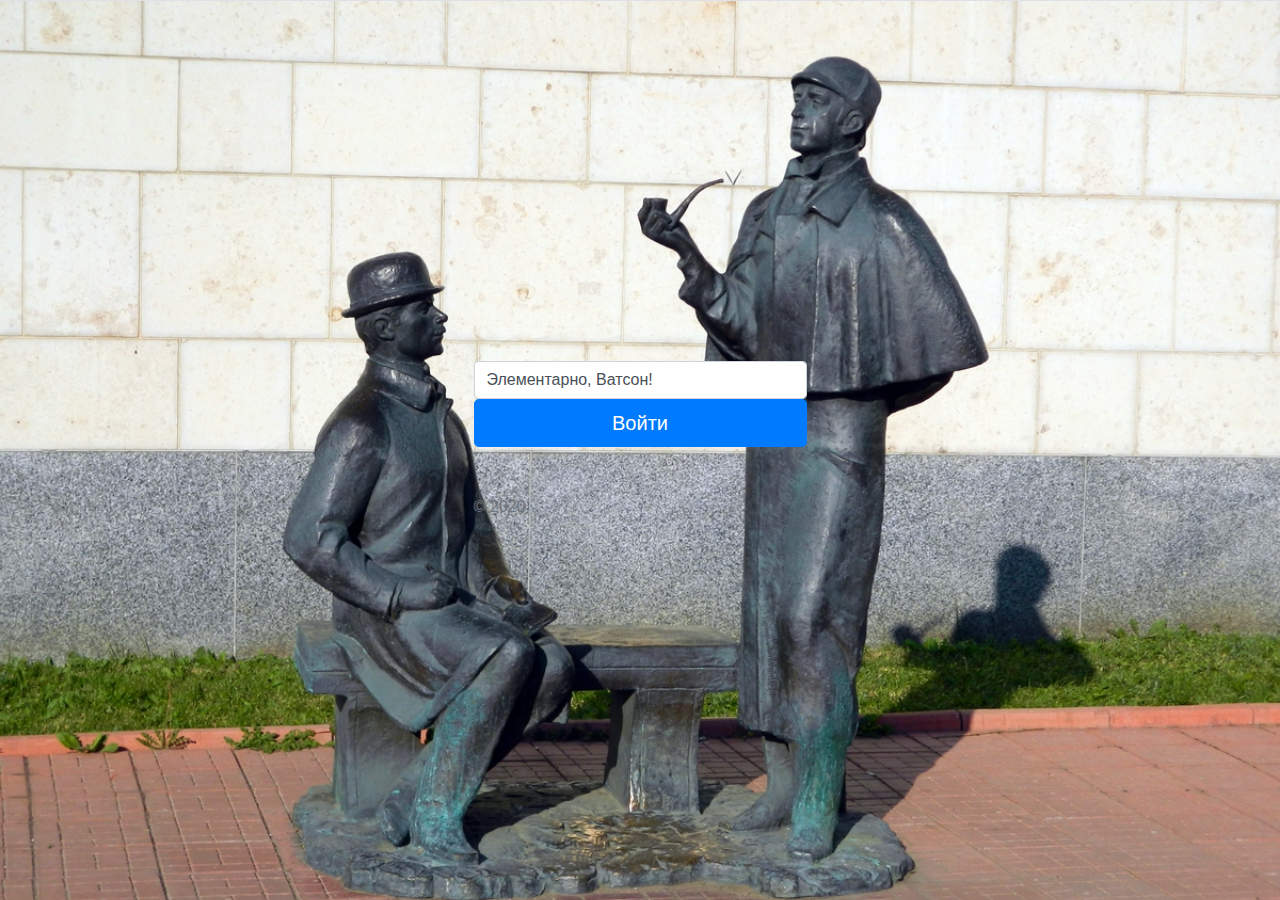
==== index.html @ e8a1062d "Auto-generated commit" ====
<!doctype html>
<html lang="en">
<head>
  <meta charset="utf-8">
  <title>StTwins</title>
  <base href="https://d34270151.github.io/StTwins">  <meta name="viewport" content="width=device-width, initial-scale=1">
  <link rel="icon" type="image/x-icon" href="favicon.ico">
<link rel="stylesheet" href="styles.0ce6648f774237e784e2.css"></head>
<body style="overflow: hidden">
  <app-root></app-root>
<script src="runtime-es2015.c9afb3256f2870e161de.js" type="module"></script><script src="runtime-es5.c9afb3256f2870e161de.js" nomodule defer></script><script src="polyfills-es5.40d363cefef9094149a6.js" nomodule defer></script><script src="polyfills-es2015.e85c3f5c6edf42a26377.js" type="module"></script><script src="scripts.e8090da0c1b5cfcab2a0.js" defer></script><script src="main-es2015.19487703f0b60451dd03.js" type="module"></script><script src="main-es5.19487703f0b60451dd03.js" nomodule defer></script></body>
</html>
---- styles.0ce6648f774237e784e2.css ----
body,html,iframe{height:100%;width:100%;margin:0}.form-signin{margin-top:40vh;min-width:30%;max-width:300px;margin-left:auto;margin-right:auto}

/*!
 * Bootstrap v4.4.1 (https://getbootstrap.com/)
 * Copyright 2011-2019 The Bootstrap Authors
 * Copyright 2011-2019 Twitter, Inc.
 * Licensed under MIT (https://github.com/twbs/bootstrap/blob/master/LICENSE)
 */:root{--blue:#007bff;--indigo:#6610f2;--purple:#6f42c1;--pink:#e83e8c;--red:#dc3545;--orange:#fd7e14;--yellow:#ffc107;--green:#28a745;--teal:#20c997;--cyan:#17a2b8;--white:#fff;--gray:#6c757d;--gray-dark:#343a40;--primary:#007bff;--secondary:#6c757d;--success:#28a745;--info:#17a2b8;--warning:#ffc107;--danger:#dc3545;--light:#f8f9fa;--dark:#343a40;--breakpoint-xs:0;--breakpoint-sm:576px;--breakpoint-md:768px;--breakpoint-lg:992px;--breakpoint-xl:1200px;--font-family-sans-serif:-apple-system,BlinkMacSystemFont,"Segoe UI",Roboto,"Helvetica Neue",Arial,"Noto Sans",sans-serif,"Apple Color Emoji","Segoe UI Emoji","Segoe UI Symbol","Noto Color Emoji";--font-family-monospace:SFMono-Regular,Menlo,Monaco,Consolas,"Liberation Mono","Courier New",monospace}*,:after,:before{box-sizing:border-box}html{font-family:sans-serif;line-height:1.15;-webkit-text-size-adjust:100%;-webkit-tap-highlight-color:transparent}article,aside,figcaption,figure,footer,header,hgroup,main,nav,section{display:block}body{margin:0;font-family:-apple-system,BlinkMacSystemFont,Segoe UI,Roboto,Helvetica Neue,Arial,Noto Sans,sans-serif,Apple Color Emoji,Segoe UI Emoji,Segoe UI Symbol,Noto Color Emoji;font-size:1rem;font-weight:400;line-height:1.5;color:#212529;text-align:left;background-color:#fff}[tabindex="-1"]:focus:not(:focus-visible){outline:0!important}hr{box-sizing:content-box;height:0;overflow:visible}h1,h2,h3,h4,h5,h6{margin-top:0;margin-bottom:.5rem}p{margin-top:0;margin-bottom:1rem}abbr[data-original-title],abbr[title]{text-decoration:underline;-webkit-text-decoration:underline dotted;text-decoration:underline dotted;cursor:help;border-bottom:0;-webkit-text-decoration-skip-ink:none;text-decoration-skip-ink:none}address{font-style:normal;line-height:inherit}address,dl,ol,ul{margin-bottom:1rem}dl,ol,ul{margin-top:0}ol ol,ol ul,ul ol,ul ul{margin-bottom:0}dt{font-weight:700}dd{margin-bottom:.5rem;margin-left:0}blockquote{margin:0 0 1rem}b,strong{font-weight:bolder}small{font-size:80%}sub,sup{position:relative;font-size:75%;line-height:0;vertical-align:baseline}sub{bottom:-.25em}sup{top:-.5em}a{color:#007bff;text-decoration:none;background-color:transparent}a:hover{color:#0056b3;text-decoration:underline}a:not([href]),a:not([href]):hover{color:inherit;text-decoration:none}code,kbd,pre,samp{font-family:SFMono-Regular,Menlo,Monaco,Consolas,Liberation Mono,Courier New,monospace;font-size:1em}pre{margin-top:0;margin-bottom:1rem;overflow:auto}figure{margin:0 0 1rem}img{border-style:none}img,svg{vertical-align:middle}svg{overflow:hidden}table{border-collapse:collapse}caption{padding-top:.75rem;padding-bottom:.75rem;color:#6c757d;text-align:left;caption-side:bottom}th{text-align:inherit}label{display:inline-block;margin-bottom:.5rem}button{border-radius:0}button:focus{outline:1px dotted;outline:5px auto -webkit-focus-ring-color}button,input,optgroup,select,textarea{margin:0;font-family:inherit;font-size:inherit;line-height:inherit}button,input{overflow:visible}button,select{text-transform:none}select{word-wrap:normal}[type=button],[type=reset],[type=submit],button{-webkit-appearance:button}[type=button]:not(:disabled),[type=reset]:not(:disabled),[type=submit]:not(:disabled),button:not(:disabled){cursor:pointer}[type=button]::-moz-focus-inner,[type=reset]::-moz-focus-inner,[type=submit]::-moz-focus-inner,button::-moz-focus-inner{padding:0;border-style:none}input[type=checkbox],input[type=radio]{box-sizing:border-box;padding:0}input[type=date],input[type=datetime-local],input[type=month],input[type=time]{-webkit-appearance:listbox}textarea{overflow:auto;resize:vertical}fieldset{min-width:0;padding:0;margin:0;border:0}legend{display:block;width:100%;max-width:100%;padding:0;margin-bottom:.5rem;font-size:1.5rem;line-height:inherit;color:inherit;white-space:normal}progress{vertical-align:baseline}[type=number]::-webkit-inner-spin-button,[type=number]::-webkit-outer-spin-button{height:auto}[type=search]{outline-offset:-2px;-webkit-appearance:none}[type=search]::-webkit-search-decoration{-webkit-appearance:none}::-webkit-file-upload-button{font:inherit;-webkit-appearance:button}output{display:inline-block}summary{display:list-item;cursor:pointer}template{display:none}[hidden]{display:none!important}.h1,.h2,.h3,.h4,.h5,.h6,h1,h2,h3,h4,h5,h6{margin-bottom:.5rem;font-weight:500;line-height:1.2}.h1,h1{font-size:2.5rem}.h2,h2{font-size:2rem}.h3,h3{font-size:1.75rem}.h4,h4{font-size:1.5rem}.h5,h5{font-size:1.25rem}.h6,h6{font-size:1rem}.lead{font-size:1.25rem;font-weight:300}.display-1{font-size:6rem}.display-1,.display-2{font-weight:300;line-height:1.2}.display-2{font-size:5.5rem}.display-3{font-size:4.5rem}.display-3,.display-4{font-weight:300;line-height:1.2}.display-4{font-size:3.5rem}hr{margin-top:1rem;margin-bottom:1rem;border:0;border-top:1px solid rgba(0,0,0,.1)}.small,small{font-size:80%;font-weight:400}.mark,mark{padding:.2em;background-color:#fcf8e3}.list-inline,.list-unstyled{padding-left:0;list-style:none}.list-inline-item{display:inline-block}.list-inline-item:not(:last-child){margin-right:.5rem}.initialism{font-size:90%;text-transform:uppercase}.blockquote{margin-bottom:1rem;font-size:1.25rem}.blockquote-footer{display:block;font-size:80%;color:#6c757d}.blockquote-footer:before{content:"\2014\00A0"}.img-fluid,.img-thumbnail{max-width:100%;height:auto}.img-thumbnail{padding:.25rem;background-color:#fff;border:1px solid #dee2e6;border-radius:.25rem}.figure{display:inline-block}.figure-img{margin-bottom:.5rem;line-height:1}.figure-caption{font-size:90%;color:#6c757d}code{font-size:87.5%;color:#e83e8c;word-wrap:break-word}a>code{color:inherit}kbd{padding:.2rem .4rem;font-size:87.5%;color:#fff;background-color:#212529;border-radius:.2rem}kbd kbd{padding:0;font-size:100%;font-weight:700}pre{display:block;font-size:87.5%;color:#212529}pre code{font-size:inherit;color:inherit;word-break:normal}.pre-scrollable{max-height:340px;overflow-y:scroll}.container{width:100%;padding-right:15px;padding-left:15px;margin-right:auto;margin-left:auto}@media (min-width:576px){.container{max-width:540px}}@media (min-width:768px){.container{max-width:720px}}@media (min-width:992px){.container{max-width:960px}}@media (min-width:1200px){.container{max-width:1140px}}.container-fluid,.container-lg,.container-md,.container-sm,.container-xl{width:100%;padding-right:15px;padding-left:15px;margin-right:auto;margin-left:auto}@media (min-width:576px){.container,.container-sm{max-width:540px}}@media (min-width:768px){.container,.container-md,.container-sm{max-width:720px}}@media (min-width:992px){.container,.container-lg,.container-md,.container-sm{max-width:960px}}@media (min-width:1200px){.container,.container-lg,.container-md,.container-sm,.container-xl{max-width:1140px}}.row{display:flex;flex-wrap:wrap;margin-right:-15px;margin-left:-15px}.no-gutters{margin-right:0;margin-left:0}.no-gutters>.col,.no-gutters>[class*=col-]{padding-right:0;padding-left:0}.col,.col-1,.col-2,.col-3,.col-4,.col-5,.col-6,.col-7,.col-8,.col-9,.col-10,.col-11,.col-12,.col-auto,.col-lg,.col-lg-1,.col-lg-2,.col-lg-3,.col-lg-4,.col-lg-5,.col-lg-6,.col-lg-7,.col-lg-8,.col-lg-9,.col-lg-10,.col-lg-11,.col-lg-12,.col-lg-auto,.col-md,.col-md-1,.col-md-2,.col-md-3,.col-md-4,.col-md-5,.col-md-6,.col-md-7,.col-md-8,.col-md-9,.col-md-10,.col-md-11,.col-md-12,.col-md-auto,.col-sm,.col-sm-1,.col-sm-2,.col-sm-3,.col-sm-4,.col-sm-5,.col-sm-6,.col-sm-7,.col-sm-8,.col-sm-9,.col-sm-10,.col-sm-11,.col-sm-12,.col-sm-auto,.col-xl,.col-xl-1,.col-xl-2,.col-xl-3,.col-xl-4,.col-xl-5,.col-xl-6,.col-xl-7,.col-xl-8,.col-xl-9,.col-xl-10,.col-xl-11,.col-xl-12,.col-xl-auto{position:relative;width:100%;padding-right:15px;padding-left:15px}.col{flex-basis:0;flex-grow:1;max-width:100%}.row-cols-1>*{flex:0 0 100%;max-width:100%}.row-cols-2>*{flex:0 0 50%;max-width:50%}.row-cols-3>*{flex:0 0 33.333333%;max-width:33.333333%}.row-cols-4>*{flex:0 0 25%;max-width:25%}.row-cols-5>*{flex:0 0 20%;max-width:20%}.row-cols-6>*{flex:0 0 16.666667%;max-width:16.666667%}.col-auto{flex:0 0 auto;width:auto;max-width:100%}.col-1{flex:0 0 8.333333%;max-width:8.333333%}.col-2{flex:0 0 16.666667%;max-width:16.666667%}.col-3{flex:0 0 25%;max-width:25%}.col-4{flex:0 0 33.333333%;max-width:33.333333%}.col-5{flex:0 0 41.666667%;max-width:41.666667%}.col-6{flex:0 0 50%;max-width:50%}.col-7{flex:0 0 58.333333%;max-width:58.333333%}.col-8{flex:0 0 66.666667%;max-width:66.666667%}.col-9{flex:0 0 75%;max-width:75%}.col-10{flex:0 0 83.333333%;max-width:83.333333%}.col-11{flex:0 0 91.666667%;max-width:91.666667%}.col-12{flex:0 0 100%;max-width:100%}.order-first{order:-1}.order-last{order:13}.order-0{order:0}.order-1{order:1}.order-2{order:2}.order-3{order:3}.order-4{order:4}.order-5{order:5}.order-6{order:6}.order-7{order:7}.order-8{order:8}.order-9{order:9}.order-10{order:10}.order-11{order:11}.order-12{order:12}.offset-1{margin-left:8.333333%}.offset-2{margin-left:16.666667%}.offset-3{margin-left:25%}.offset-4{margin-left:33.333333%}.offset-5{margin-left:41.666667%}.offset-6{margin-left:50%}.offset-7{margin-left:58.333333%}.offset-8{margin-left:66.666667%}.offset-9{margin-left:75%}.offset-10{margin-left:83.333333%}.offset-11{margin-left:91.666667%}@media (min-width:576px){.col-sm{flex-basis:0;flex-grow:1;max-width:100%}.row-cols-sm-1>*{flex:0 0 100%;max-width:100%}.row-cols-sm-2>*{flex:0 0 50%;max-width:50%}.row-cols-sm-3>*{flex:0 0 33.333333%;max-width:33.333333%}.row-cols-sm-4>*{flex:0 0 25%;max-width:25%}.row-cols-sm-5>*{flex:0 0 20%;max-width:20%}.row-cols-sm-6>*{flex:0 0 16.666667%;max-width:16.666667%}.col-sm-auto{flex:0 0 auto;width:auto;max-width:100%}.col-sm-1{flex:0 0 8.333333%;max-width:8.333333%}.col-sm-2{flex:0 0 16.666667%;max-width:16.666667%}.col-sm-3{flex:0 0 25%;max-width:25%}.col-sm-4{flex:0 0 33.333333%;max-width:33.333333%}.col-sm-5{flex:0 0 41.666667%;max-width:41.666667%}.col-sm-6{flex:0 0 50%;max-width:50%}.col-sm-7{flex:0 0 58.333333%;max-width:58.333333%}.col-sm-8{flex:0 0 66.666667%;max-width:66.666667%}.col-sm-9{flex:0 0 75%;max-width:75%}.col-sm-10{flex:0 0 83.333333%;max-width:83.333333%}.col-sm-11{flex:0 0 91.666667%;max-width:91.666667%}.col-sm-12{flex:0 0 100%;max-width:100%}.order-sm-first{order:-1}.order-sm-last{order:13}.order-sm-0{order:0}.order-sm-1{order:1}.order-sm-2{order:2}.order-sm-3{order:3}.order-sm-4{order:4}.order-sm-5{order:5}.order-sm-6{order:6}.order-sm-7{order:7}.order-sm-8{order:8}.order-sm-9{order:9}.order-sm-10{order:10}.order-sm-11{order:11}.order-sm-12{order:12}.offset-sm-0{margin-left:0}.offset-sm-1{margin-left:8.333333%}.offset-sm-2{margin-left:16.666667%}.offset-sm-3{margin-left:25%}.offset-sm-4{margin-left:33.333333%}.offset-sm-5{margin-left:41.666667%}.offset-sm-6{margin-left:50%}.offset-sm-7{margin-left:58.333333%}.offset-sm-8{margin-left:66.666667%}.offset-sm-9{margin-left:75%}.offset-sm-10{margin-left:83.333333%}.offset-sm-11{margin-left:91.666667%}}@media (min-width:768px){.col-md{flex-basis:0;flex-grow:1;max-width:100%}.row-cols-md-1>*{flex:0 0 100%;max-width:100%}.row-cols-md-2>*{flex:0 0 50%;max-width:50%}.row-cols-md-3>*{flex:0 0 33.333333%;max-width:33.333333%}.row-cols-md-4>*{flex:0 0 25%;max-width:25%}.row-cols-md-5>*{flex:0 0 20%;max-width:20%}.row-cols-md-6>*{flex:0 0 16.666667%;max-width:16.666667%}.col-md-auto{flex:0 0 auto;width:auto;max-width:100%}.col-md-1{flex:0 0 8.333333%;max-width:8.333333%}.col-md-2{flex:0 0 16.666667%;max-width:16.666667%}.col-md-3{flex:0 0 25%;max-width:25%}.col-md-4{flex:0 0 33.333333%;max-width:33.333333%}.col-md-5{flex:0 0 41.666667%;max-width:41.666667%}.col-md-6{flex:0 0 50%;max-width:50%}.col-md-7{flex:0 0 58.333333%;max-width:58.333333%}.col-md-8{flex:0 0 66.666667%;max-width:66.666667%}.col-md-9{flex:0 0 75%;max-width:75%}.col-md-10{flex:0 0 83.333333%;max-width:83.333333%}.col-md-11{flex:0 0 91.666667%;max-width:91.666667%}.col-md-12{flex:0 0 100%;max-width:100%}.order-md-first{order:-1}.order-md-last{order:13}.order-md-0{order:0}.order-md-1{order:1}.order-md-2{order:2}.order-md-3{order:3}.order-md-4{order:4}.order-md-5{order:5}.order-md-6{order:6}.order-md-7{order:7}.order-md-8{order:8}.order-md-9{order:9}.order-md-10{order:10}.order-md-11{order:11}.order-md-12{order:12}.offset-md-0{margin-left:0}.offset-md-1{margin-left:8.333333%}.offset-md-2{margin-left:16.666667%}.offset-md-3{margin-left:25%}.offset-md-4{margin-left:33.333333%}.offset-md-5{margin-left:41.666667%}.offset-md-6{margin-left:50%}.offset-md-7{margin-left:58.333333%}.offset-md-8{margin-left:66.666667%}.offset-md-9{margin-left:75%}.offset-md-10{margin-left:83.333333%}.offset-md-11{margin-left:91.666667%}}@media (min-width:992px){.col-lg{flex-basis:0;flex-grow:1;max-width:100%}.row-cols-lg-1>*{flex:0 0 100%;max-width:100%}.row-cols-lg-2>*{flex:0 0 50%;max-width:50%}.row-cols-lg-3>*{flex:0 0 33.333333%;max-width:33.333333%}.row-cols-lg-4>*{flex:0 0 25%;max-width:25%}.row-cols-lg-5>*{flex:0 0 20%;max-width:20%}.row-cols-lg-6>*{flex:0 0 16.666667%;max-width:16.666667%}.col-lg-auto{flex:0 0 auto;width:auto;max-width:100%}.col-lg-1{flex:0 0 8.333333%;max-width:8.333333%}.col-lg-2{flex:0 0 16.666667%;max-width:16.666667%}.col-lg-3{flex:0 0 25%;max-width:25%}.col-lg-4{flex:0 0 33.333333%;max-width:33.333333%}.col-lg-5{flex:0 0 41.666667%;max-width:41.666667%}.col-lg-6{flex:0 0 50%;max-width:50%}.col-lg-7{flex:0 0 58.333333%;max-width:58.333333%}.col-lg-8{flex:0 0 66.666667%;max-width:66.666667%}.col-lg-9{flex:0 0 75%;max-width:75%}.col-lg-10{flex:0 0 83.333333%;max-width:83.333333%}.col-lg-11{flex:0 0 91.666667%;max-width:91.666667%}.col-lg-12{flex:0 0 100%;max-width:100%}.order-lg-first{order:-1}.order-lg-last{order:13}.order-lg-0{order:0}.order-lg-1{order:1}.order-lg-2{order:2}.order-lg-3{order:3}.order-lg-4{order:4}.order-lg-5{order:5}.order-lg-6{order:6}.order-lg-7{order:7}.order-lg-8{order:8}.order-lg-9{order:9}.order-lg-10{order:10}.order-lg-11{order:11}.order-lg-12{order:12}.offset-lg-0{margin-left:0}.offset-lg-1{margin-left:8.333333%}.offset-lg-2{margin-left:16.666667%}.offset-lg-3{margin-left:25%}.offset-lg-4{margin-left:33.333333%}.offset-lg-5{margin-left:41.666667%}.offset-lg-6{margin-left:50%}.offset-lg-7{margin-left:58.333333%}.offset-lg-8{margin-left:66.666667%}.offset-lg-9{margin-left:75%}.offset-lg-10{margin-left:83.333333%}.offset-lg-11{margin-left:91.666667%}}@media (min-width:1200px){.col-xl{flex-basis:0;flex-grow:1;max-width:100%}.row-cols-xl-1>*{flex:0 0 100%;max-width:100%}.row-cols-xl-2>*{flex:0 0 50%;max-width:50%}.row-cols-xl-3>*{flex:0 0 33.333333%;max-width:33.333333%}.row-cols-xl-4>*{flex:0 0 25%;max-width:25%}.row-cols-xl-5>*{flex:0 0 20%;max-width:20%}.row-cols-xl-6>*{flex:0 0 16.666667%;max-width:16.666667%}.col-xl-auto{flex:0 0 auto;width:auto;max-width:100%}.col-xl-1{flex:0 0 8.333333%;max-width:8.333333%}.col-xl-2{flex:0 0 16.666667%;max-width:16.666667%}.col-xl-3{flex:0 0 25%;max-width:25%}.col-xl-4{flex:0 0 33.333333%;max-width:33.333333%}.col-xl-5{flex:0 0 41.666667%;max-width:41.666667%}.col-xl-6{flex:0 0 50%;max-width:50%}.col-xl-7{flex:0 0 58.333333%;max-width:58.333333%}.col-xl-8{flex:0 0 66.666667%;max-width:66.666667%}.col-xl-9{flex:0 0 75%;max-width:75%}.col-xl-10{flex:0 0 83.333333%;max-width:83.333333%}.col-xl-11{flex:0 0 91.666667%;max-width:91.666667%}.col-xl-12{flex:0 0 100%;max-width:100%}.order-xl-first{order:-1}.order-xl-last{order:13}.order-xl-0{order:0}.order-xl-1{order:1}.order-xl-2{order:2}.order-xl-3{order:3}.order-xl-4{order:4}.order-xl-5{order:5}.order-xl-6{order:6}.order-xl-7{order:7}.order-xl-8{order:8}.order-xl-9{order:9}.order-xl-10{order:10}.order-xl-11{order:11}.order-xl-12{order:12}.offset-xl-0{margin-left:0}.offset-xl-1{margin-left:8.333333%}.offset-xl-2{margin-left:16.666667%}.offset-xl-3{margin-left:25%}.offset-xl-4{margin-left:33.333333%}.offset-xl-5{margin-left:41.666667%}.offset-xl-6{margin-left:50%}.offset-xl-7{margin-left:58.333333%}.offset-xl-8{margin-left:66.666667%}.offset-xl-9{margin-left:75%}.offset-xl-10{margin-left:83.333333%}.offset-xl-11{margin-left:91.666667%}}.table{width:100%;margin-bottom:1rem;color:#212529}.table td,.table th{padding:.75rem;vertical-align:top;border-top:1px solid #dee2e6}.table thead th{vertical-align:bottom;border-bottom:2px solid #dee2e6}.table tbody+tbody{border-top:2px solid #dee2e6}.table-sm td,.table-sm th{padding:.3rem}.table-bordered,.table-bordered td,.table-bordered th{border:1px solid #dee2e6}.table-bordered thead td,.table-bordered thead th{border-bottom-width:2px}.table-borderless tbody+tbody,.table-borderless td,.table-borderless th,.table-borderless thead th{border:0}.table-striped tbody tr:nth-of-type(odd){background-color:rgba(0,0,0,.05)}.table-hover tbody tr:hover{color:#212529;background-color:rgba(0,0,0,.075)}.table-primary,.table-primary>td,.table-primary>th{background-color:#b8daff}.table-primary tbody+tbody,.table-primary td,.table-primary th,.table-primary thead th{border-color:#7abaff}.table-hover .table-primary:hover,.table-hover .table-primary:hover>td,.table-hover .table-primary:hover>th{background-color:#9fcdff}.table-secondary,.table-secondary>td,.table-secondary>th{background-color:#d6d8db}.table-secondary tbody+tbody,.table-secondary td,.table-secondary th,.table-secondary thead th{border-color:#b3b7bb}.table-hover .table-secondary:hover,.table-hover .table-secondary:hover>td,.table-hover .table-secondary:hover>th{background-color:#c8cbcf}.table-success,.table-success>td,.table-success>th{background-color:#c3e6cb}.table-success tbody+tbody,.table-success td,.table-success th,.table-success thead th{border-color:#8fd19e}.table-hover .table-success:hover,.table-hover .table-success:hover>td,.table-hover .table-success:hover>th{background-color:#b1dfbb}.table-info,.table-info>td,.table-info>th{background-color:#bee5eb}.table-info tbody+tbody,.table-info td,.table-info th,.table-info thead th{border-color:#86cfda}.table-hover .table-info:hover,.table-hover .table-info:hover>td,.table-hover .table-info:hover>th{background-color:#abdde5}.table-warning,.table-warning>td,.table-warning>th{background-color:#ffeeba}.table-warning tbody+tbody,.table-warning td,.table-warning th,.table-warning thead th{border-color:#ffdf7e}.table-hover .table-warning:hover,.table-hover .table-warning:hover>td,.table-hover .table-warning:hover>th{background-color:#ffe8a1}.table-danger,.table-danger>td,.table-danger>th{background-color:#f5c6cb}.table-danger tbody+tbody,.table-danger td,.table-danger th,.table-danger thead th{border-color:#ed969e}.table-hover .table-danger:hover,.table-hover .table-danger:hover>td,.table-hover .table-danger:hover>th{background-color:#f1b0b7}.table-light,.table-light>td,.table-light>th{background-color:#fdfdfe}.table-light tbody+tbody,.table-light td,.table-light th,.table-light thead th{border-color:#fbfcfc}.table-hover .table-light:hover,.table-hover .table-light:hover>td,.table-hover .table-light:hover>th{background-color:#ececf6}.table-dark,.table-dark>td,.table-dark>th{background-color:#c6c8ca}.table-dark tbody+tbody,.table-dark td,.table-dark th,.table-dark thead th{border-color:#95999c}.table-hover .table-dark:hover,.table-hover .table-dark:hover>td,.table-hover .table-dark:hover>th{background-color:#b9bbbe}.table-active,.table-active>td,.table-active>th,.table-hover .table-active:hover,.table-hover .table-active:hover>td,.table-hover .table-active:hover>th{background-color:rgba(0,0,0,.075)}.table .thead-dark th{color:#fff;background-color:#343a40;border-color:#454d55}.table .thead-light th{color:#495057;background-color:#e9ecef;border-color:#dee2e6}.table-dark{color:#fff;background-color:#343a40}.table-dark td,.table-dark th,.table-dark thead th{border-color:#454d55}.table-dark.table-bordered{border:0}.table-dark.table-striped tbody tr:nth-of-type(odd){background-color:hsla(0,0%,100%,.05)}.table-dark.table-hover tbody tr:hover{color:#fff;background-color:hsla(0,0%,100%,.075)}@media (max-width:575.98px){.table-responsive-sm{display:block;width:100%;overflow-x:auto;-webkit-overflow-scrolling:touch}.table-responsive-sm>.table-bordered{border:0}}@media (max-width:767.98px){.table-responsive-md{display:block;width:100%;overflow-x:auto;-webkit-overflow-scrolling:touch}.table-responsive-md>.table-bordered{border:0}}@media (max-width:991.98px){.table-responsive-lg{display:block;width:100%;overflow-x:auto;-webkit-overflow-scrolling:touch}.table-responsive-lg>.table-bordered{border:0}}@media (max-width:1199.98px){.table-responsive-xl{display:block;width:100%;overflow-x:auto;-webkit-overflow-scrolling:touch}.table-responsive-xl>.table-bordered{border:0}}.table-responsive{display:block;width:100%;overflow-x:auto;-webkit-overflow-scrolling:touch}.table-responsive>.table-bordered{border:0}.form-control{display:block;width:100%;height:calc(1.5em + .75rem + 2px);padding:.375rem .75rem;font-size:1rem;font-weight:400;line-height:1.5;color:#495057;background-color:#fff;background-clip:padding-box;border:1px solid #ced4da;border-radius:.25rem;transition:border-color .15s ease-in-out,box-shadow .15s ease-in-out}@media (prefers-reduced-motion:reduce){.form-control{transition:none}}.form-control::-ms-expand{background-color:transparent;border:0}.form-control:-moz-focusring{color:transparent;text-shadow:0 0 0 #495057}.form-control:focus{color:#495057;background-color:#fff;border-color:#80bdff;outline:0;box-shadow:0 0 0 .2rem rgba(0,123,255,.25)}.form-control::-webkit-input-placeholder{color:#6c757d;opacity:1}.form-control::-moz-placeholder{color:#6c757d;opacity:1}.form-control::-ms-input-placeholder{color:#6c757d;opacity:1}.form-control::placeholder{color:#6c757d;opacity:1}.form-control:disabled,.form-control[readonly]{background-color:#e9ecef;opacity:1}select.form-control:focus::-ms-value{color:#495057;background-color:#fff}.form-control-file,.form-control-range{display:block;width:100%}.col-form-label{padding-top:calc(.375rem + 1px);padding-bottom:calc(.375rem + 1px);margin-bottom:0;font-size:inherit;line-height:1.5}.col-form-label-lg{padding-top:calc(.5rem + 1px);padding-bottom:calc(.5rem + 1px);font-size:1.25rem;line-height:1.5}.col-form-label-sm{padding-top:calc(.25rem + 1px);padding-bottom:calc(.25rem + 1px);font-size:.875rem;line-height:1.5}.form-control-plaintext{display:block;width:100%;padding:.375rem 0;margin-bottom:0;font-size:1rem;line-height:1.5;color:#212529;background-color:transparent;border:solid transparent;border-width:1px 0}.form-control-plaintext.form-control-lg,.form-control-plaintext.form-control-sm{padding-right:0;padding-left:0}.form-control-sm{height:calc(1.5em + .5rem + 2px);padding:.25rem .5rem;font-size:.875rem;line-height:1.5;border-radius:.2rem}.form-control-lg{height:calc(1.5em + 1rem + 2px);padding:.5rem 1rem;font-size:1.25rem;line-height:1.5;border-radius:.3rem}select.form-control[multiple],select.form-control[size],textarea.form-control{height:auto}.form-group{margin-bottom:1rem}.form-text{display:block;margin-top:.25rem}.form-row{display:flex;flex-wrap:wrap;margin-right:-5px;margin-left:-5px}.form-row>.col,.form-row>[class*=col-]{padding-right:5px;padding-left:5px}.form-check{position:relative;display:block;padding-left:1.25rem}.form-check-input{position:absolute;margin-top:.3rem;margin-left:-1.25rem}.form-check-input:disabled~.form-check-label,.form-check-input[disabled]~.form-check-label{color:#6c757d}.form-check-label{margin-bottom:0}.form-check-inline{display:inline-flex;align-items:center;padding-left:0;margin-right:.75rem}.form-check-inline .form-check-input{position:static;margin-top:0;margin-right:.3125rem;margin-left:0}.valid-feedback{display:none;width:100%;margin-top:.25rem;font-size:80%;color:#28a745}.valid-tooltip{position:absolute;top:100%;z-index:5;display:none;max-width:100%;padding:.25rem .5rem;margin-top:.1rem;font-size:.875rem;line-height:1.5;color:#fff;background-color:rgba(40,167,69,.9);border-radius:.25rem}.is-valid~.valid-feedback,.is-valid~.valid-tooltip,.was-validated :valid~.valid-feedback,.was-validated :valid~.valid-tooltip{display:block}.form-control.is-valid,.was-validated .form-control:valid{border-color:#28a745;padding-right:calc(1.5em + .75rem);background-image:url("data:image/svg+xml;charset=utf-8,%3Csvg xmlns='http://www.w3.org/2000/svg' width='8' height='8'%3E%3Cpath fill='%2328a745' d='M2.3 6.73L.6 4.53c-.4-1.04.46-1.4 1.1-.8l1.1 1.4 3.4-3.8c.6-.63 1.6-.27 1.2.7l-4 4.6c-.43.5-.8.4-1.1.1z'/%3E%3C/svg%3E");background-repeat:no-repeat;background-position:right calc(.375em + .1875rem) center;background-size:calc(.75em + .375rem) calc(.75em + .375rem)}.form-control.is-valid:focus,.was-validated .form-control:valid:focus{border-color:#28a745;box-shadow:0 0 0 .2rem rgba(40,167,69,.25)}.was-validated textarea.form-control:valid,textarea.form-control.is-valid{padding-right:calc(1.5em + .75rem);background-position:top calc(.375em + .1875rem) right calc(.375em + .1875rem)}.custom-select.is-valid,.was-validated .custom-select:valid{border-color:#28a745;padding-right:calc(.75em + 2.3125rem);background:url("data:image/svg+xml;charset=utf-8,%3Csvg xmlns='http://www.w3.org/2000/svg' width='4' height='5'%3E%3Cpath fill='%23343a40' d='M2 0L0 2h4zm0 5L0 3h4z'/%3E%3C/svg%3E") no-repeat right .75rem center/8px 10px,url("data:image/svg+xml;charset=utf-8,%3Csvg xmlns='http://www.w3.org/2000/svg' width='8' height='8'%3E%3Cpath fill='%2328a745' d='M2.3 6.73L.6 4.53c-.4-1.04.46-1.4 1.1-.8l1.1 1.4 3.4-3.8c.6-.63 1.6-.27 1.2.7l-4 4.6c-.43.5-.8.4-1.1.1z'/%3E%3C/svg%3E") #fff no-repeat center right 1.75rem/calc(.75em + .375rem) calc(.75em + .375rem)}.custom-select.is-valid:focus,.was-validated .custom-select:valid:focus{border-color:#28a745;box-shadow:0 0 0 .2rem rgba(40,167,69,.25)}.form-check-input.is-valid~.form-check-label,.was-validated .form-check-input:valid~.form-check-label{color:#28a745}.form-check-input.is-valid~.valid-feedback,.form-check-input.is-valid~.valid-tooltip,.was-validated .form-check-input:valid~.valid-feedback,.was-validated .form-check-input:valid~.valid-tooltip{display:block}.custom-control-input.is-valid~.custom-control-label,.was-validated .custom-control-input:valid~.custom-control-label{color:#28a745}.custom-control-input.is-valid~.custom-control-label:before,.was-validated .custom-control-input:valid~.custom-control-label:before{border-color:#28a745}.custom-control-input.is-valid:checked~.custom-control-label:before,.was-validated .custom-control-input:valid:checked~.custom-control-label:before{border-color:#34ce57;background-color:#34ce57}.custom-control-input.is-valid:focus~.custom-control-label:before,.was-validated .custom-control-input:valid:focus~.custom-control-label:before{box-shadow:0 0 0 .2rem rgba(40,167,69,.25)}.custom-control-input.is-valid:focus:not(:checked)~.custom-control-label:before,.custom-file-input.is-valid~.custom-file-label,.was-validated .custom-control-input:valid:focus:not(:checked)~.custom-control-label:before,.was-validated .custom-file-input:valid~.custom-file-label{border-color:#28a745}.custom-file-input.is-valid:focus~.custom-file-label,.was-validated .custom-file-input:valid:focus~.custom-file-label{border-color:#28a745;box-shadow:0 0 0 .2rem rgba(40,167,69,.25)}.invalid-feedback{display:none;width:100%;margin-top:.25rem;font-size:80%;color:#dc3545}.invalid-tooltip{position:absolute;top:100%;z-index:5;display:none;max-width:100%;padding:.25rem .5rem;margin-top:.1rem;font-size:.875rem;line-height:1.5;color:#fff;background-color:rgba(220,53,69,.9);border-radius:.25rem}.is-invalid~.invalid-feedback,.is-invalid~.invalid-tooltip,.was-validated :invalid~.invalid-feedback,.was-validated :invalid~.invalid-tooltip{display:block}.form-control.is-invalid,.was-validated .form-control:invalid{border-color:#dc3545;padding-right:calc(1.5em + .75rem);background-image:url("data:image/svg+xml;charset=utf-8,%3Csvg xmlns='http://www.w3.org/2000/svg' width='12' height='12' fill='none' stroke='%23dc3545'%3E%3Ccircle cx='6' cy='6' r='4.5'/%3E%3Cpath stroke-linejoin='round' d='M5.8 3.6h.4L6 6.5z'/%3E%3Ccircle cx='6' cy='8.2' r='.6' fill='%23dc3545' stroke='none'/%3E%3C/svg%3E");background-repeat:no-repeat;background-position:right calc(.375em + .1875rem) center;background-size:calc(.75em + .375rem) calc(.75em + .375rem)}.form-control.is-invalid:focus,.was-validated .form-control:invalid:focus{border-color:#dc3545;box-shadow:0 0 0 .2rem rgba(220,53,69,.25)}.was-validated textarea.form-control:invalid,textarea.form-control.is-invalid{padding-right:calc(1.5em + .75rem);background-position:top calc(.375em + .1875rem) right calc(.375em + .1875rem)}.custom-select.is-invalid,.was-validated .custom-select:invalid{border-color:#dc3545;padding-right:calc(.75em + 2.3125rem);background:url("data:image/svg+xml;charset=utf-8,%3Csvg xmlns='http://www.w3.org/2000/svg' width='4' height='5'%3E%3Cpath fill='%23343a40' d='M2 0L0 2h4zm0 5L0 3h4z'/%3E%3C/svg%3E") no-repeat right .75rem center/8px 10px,url("data:image/svg+xml;charset=utf-8,%3Csvg xmlns='http://www.w3.org/2000/svg' width='12' height='12' fill='none' stroke='%23dc3545'%3E%3Ccircle cx='6' cy='6' r='4.5'/%3E%3Cpath stroke-linejoin='round' d='M5.8 3.6h.4L6 6.5z'/%3E%3Ccircle cx='6' cy='8.2' r='.6' fill='%23dc3545' stroke='none'/%3E%3C/svg%3E") #fff no-repeat center right 1.75rem/calc(.75em + .375rem) calc(.75em + .375rem)}.custom-select.is-invalid:focus,.was-validated .custom-select:invalid:focus{border-color:#dc3545;box-shadow:0 0 0 .2rem rgba(220,53,69,.25)}.form-check-input.is-invalid~.form-check-label,.was-validated .form-check-input:invalid~.form-check-label{color:#dc3545}.form-check-input.is-invalid~.invalid-feedback,.form-check-input.is-invalid~.invalid-tooltip,.was-validated .form-check-input:invalid~.invalid-feedback,.was-validated .form-check-input:invalid~.invalid-tooltip{display:block}.custom-control-input.is-invalid~.custom-control-label,.was-validated .custom-control-input:invalid~.custom-control-label{color:#dc3545}.custom-control-input.is-invalid~.custom-control-label:before,.was-validated .custom-control-input:invalid~.custom-control-label:before{border-color:#dc3545}.custom-control-input.is-invalid:checked~.custom-control-label:before,.was-validated .custom-control-input:invalid:checked~.custom-control-label:before{border-color:#e4606d;background-color:#e4606d}.custom-control-input.is-invalid:focus~.custom-control-label:before,.was-validated .custom-control-input:invalid:focus~.custom-control-label:before{box-shadow:0 0 0 .2rem rgba(220,53,69,.25)}.custom-control-input.is-invalid:focus:not(:checked)~.custom-control-label:before,.custom-file-input.is-invalid~.custom-file-label,.was-validated .custom-control-input:invalid:focus:not(:checked)~.custom-control-label:before,.was-validated .custom-file-input:invalid~.custom-file-label{border-color:#dc3545}.custom-file-input.is-invalid:focus~.custom-file-label,.was-validated .custom-file-input:invalid:focus~.custom-file-label{border-color:#dc3545;box-shadow:0 0 0 .2rem rgba(220,53,69,.25)}.form-inline{display:flex;flex-flow:row wrap;align-items:center}.form-inline .form-check{width:100%}@media (min-width:576px){.form-inline label{justify-content:center}.form-inline .form-group,.form-inline label{display:flex;align-items:center;margin-bottom:0}.form-inline .form-group{flex:0 0 auto;flex-flow:row wrap}.form-inline .form-control{display:inline-block;width:auto;vertical-align:middle}.form-inline .form-control-plaintext{display:inline-block}.form-inline .custom-select,.form-inline .input-group{width:auto}.form-inline .form-check{display:flex;align-items:center;justify-content:center;width:auto;padding-left:0}.form-inline .form-check-input{position:relative;flex-shrink:0;margin-top:0;margin-right:.25rem;margin-left:0}.form-inline .custom-control{align-items:center;justify-content:center}.form-inline .custom-control-label{margin-bottom:0}}.btn{display:inline-block;font-weight:400;color:#212529;text-align:center;vertical-align:middle;cursor:pointer;-webkit-user-select:none;-moz-user-select:none;-ms-user-select:none;user-select:none;background-color:transparent;border:1px solid transparent;padding:.375rem .75rem;font-size:1rem;line-height:1.5;border-radius:.25rem;transition:color .15s ease-in-out,background-color .15s ease-in-out,border-color .15s ease-in-out,box-shadow .15s ease-in-out}@media (prefers-reduced-motion:reduce){.btn{transition:none}}.btn:hover{color:#212529;text-decoration:none}.btn.focus,.btn:focus{outline:0;box-shadow:0 0 0 .2rem rgba(0,123,255,.25)}.btn.disabled,.btn:disabled{opacity:.65}a.btn.disabled,fieldset:disabled a.btn{pointer-events:none}.btn-primary{color:#fff;background-color:#007bff;border-color:#007bff}.btn-primary.focus,.btn-primary:focus,.btn-primary:hover{color:#fff;background-color:#0069d9;border-color:#0062cc}.btn-primary.focus,.btn-primary:focus{box-shadow:0 0 0 .2rem rgba(38,143,255,.5)}.btn-primary.disabled,.btn-primary:disabled{color:#fff;background-color:#007bff;border-color:#007bff}.btn-primary:not(:disabled):not(.disabled).active,.btn-primary:not(:disabled):not(.disabled):active,.show>.btn-primary.dropdown-toggle{color:#fff;background-color:#0062cc;border-color:#005cbf}.btn-primary:not(:disabled):not(.disabled).active:focus,.btn-primary:not(:disabled):not(.disabled):active:focus,.show>.btn-primary.dropdown-toggle:focus{box-shadow:0 0 0 .2rem rgba(38,143,255,.5)}.btn-secondary{color:#fff;background-color:#6c757d;border-color:#6c757d}.btn-secondary.focus,.btn-secondary:focus,.btn-secondary:hover{color:#fff;background-color:#5a6268;border-color:#545b62}.btn-secondary.focus,.btn-secondary:focus{box-shadow:0 0 0 .2rem rgba(130,138,145,.5)}.btn-secondary.disabled,.btn-secondary:disabled{color:#fff;background-color:#6c757d;border-color:#6c757d}.btn-secondary:not(:disabled):not(.disabled).active,.btn-secondary:not(:disabled):not(.disabled):active,.show>.btn-secondary.dropdown-toggle{color:#fff;background-color:#545b62;border-color:#4e555b}.btn-secondary:not(:disabled):not(.disabled).active:focus,.btn-secondary:not(:disabled):not(.disabled):active:focus,.show>.btn-secondary.dropdown-toggle:focus{box-shadow:0 0 0 .2rem rgba(130,138,145,.5)}.btn-success{color:#fff;background-color:#28a745;border-color:#28a745}.btn-success.focus,.btn-success:focus,.btn-success:hover{color:#fff;background-color:#218838;border-color:#1e7e34}.btn-success.focus,.btn-success:focus{box-shadow:0 0 0 .2rem rgba(72,180,97,.5)}.btn-success.disabled,.btn-success:disabled{color:#fff;background-color:#28a745;border-color:#28a745}.btn-success:not(:disabled):not(.disabled).active,.btn-success:not(:disabled):not(.disabled):active,.show>.btn-success.dropdown-toggle{color:#fff;background-color:#1e7e34;border-color:#1c7430}.btn-success:not(:disabled):not(.disabled).active:focus,.btn-success:not(:disabled):not(.disabled):active:focus,.show>.btn-success.dropdown-toggle:focus{box-shadow:0 0 0 .2rem rgba(72,180,97,.5)}.btn-info{color:#fff;background-color:#17a2b8;border-color:#17a2b8}.btn-info.focus,.btn-info:focus,.btn-info:hover{color:#fff;background-color:#138496;border-color:#117a8b}.btn-info.focus,.btn-info:focus{box-shadow:0 0 0 .2rem rgba(58,176,195,.5)}.btn-info.disabled,.btn-info:disabled{color:#fff;background-color:#17a2b8;border-color:#17a2b8}.btn-info:not(:disabled):not(.disabled).active,.btn-info:not(:disabled):not(.disabled):active,.show>.btn-info.dropdown-toggle{color:#fff;background-color:#117a8b;border-color:#10707f}.btn-info:not(:disabled):not(.disabled).active:focus,.btn-info:not(:disabled):not(.disabled):active:focus,.show>.btn-info.dropdown-toggle:focus{box-shadow:0 0 0 .2rem rgba(58,176,195,.5)}.btn-warning{color:#212529;background-color:#ffc107;border-color:#ffc107}.btn-warning.focus,.btn-warning:focus,.btn-warning:hover{color:#212529;background-color:#e0a800;border-color:#d39e00}.btn-warning.focus,.btn-warning:focus{box-shadow:0 0 0 .2rem rgba(222,170,12,.5)}.btn-warning.disabled,.btn-warning:disabled{color:#212529;background-color:#ffc107;border-color:#ffc107}.btn-warning:not(:disabled):not(.disabled).active,.btn-warning:not(:disabled):not(.disabled):active,.show>.btn-warning.dropdown-toggle{color:#212529;background-color:#d39e00;border-color:#c69500}.btn-warning:not(:disabled):not(.disabled).active:focus,.btn-warning:not(:disabled):not(.disabled):active:focus,.show>.btn-warning.dropdown-toggle:focus{box-shadow:0 0 0 .2rem rgba(222,170,12,.5)}.btn-danger{color:#fff;background-color:#dc3545;border-color:#dc3545}.btn-danger.focus,.btn-danger:focus,.btn-danger:hover{color:#fff;background-color:#c82333;border-color:#bd2130}.btn-danger.focus,.btn-danger:focus{box-shadow:0 0 0 .2rem rgba(225,83,97,.5)}.btn-danger.disabled,.btn-danger:disabled{color:#fff;background-color:#dc3545;border-color:#dc3545}.btn-danger:not(:disabled):not(.disabled).active,.btn-danger:not(:disabled):not(.disabled):active,.show>.btn-danger.dropdown-toggle{color:#fff;background-color:#bd2130;border-color:#b21f2d}.btn-danger:not(:disabled):not(.disabled).active:focus,.btn-danger:not(:disabled):not(.disabled):active:focus,.show>.btn-danger.dropdown-toggle:focus{box-shadow:0 0 0 .2rem rgba(225,83,97,.5)}.btn-light{color:#212529;background-color:#f8f9fa;border-color:#f8f9fa}.btn-light.focus,.btn-light:focus,.btn-light:hover{color:#212529;background-color:#e2e6ea;border-color:#dae0e5}.btn-light.focus,.btn-light:focus{box-shadow:0 0 0 .2rem rgba(216,217,219,.5)}.btn-light.disabled,.btn-light:disabled{color:#212529;background-color:#f8f9fa;border-color:#f8f9fa}.btn-light:not(:disabled):not(.disabled).active,.btn-light:not(:disabled):not(.disabled):active,.show>.btn-light.dropdown-toggle{color:#212529;background-color:#dae0e5;border-color:#d3d9df}.btn-light:not(:disabled):not(.disabled).active:focus,.btn-light:not(:disabled):not(.disabled):active:focus,.show>.btn-light.dropdown-toggle:focus{box-shadow:0 0 0 .2rem rgba(216,217,219,.5)}.btn-dark{color:#fff;background-color:#343a40;border-color:#343a40}.btn-dark.focus,.btn-dark:focus,.btn-dark:hover{color:#fff;background-color:#23272b;border-color:#1d2124}.btn-dark.focus,.btn-dark:focus{box-shadow:0 0 0 .2rem rgba(82,88,93,.5)}.btn-dark.disabled,.btn-dark:disabled{color:#fff;background-color:#343a40;border-color:#343a40}.btn-dark:not(:disabled):not(.disabled).active,.btn-dark:not(:disabled):not(.disabled):active,.show>.btn-dark.dropdown-toggle{color:#fff;background-color:#1d2124;border-color:#171a1d}.btn-dark:not(:disabled):not(.disabled).active:focus,.btn-dark:not(:disabled):not(.disabled):active:focus,.show>.btn-dark.dropdown-toggle:focus{box-shadow:0 0 0 .2rem rgba(82,88,93,.5)}.btn-outline-primary{color:#007bff;border-color:#007bff}.btn-outline-primary:hover{color:#fff;background-color:#007bff;border-color:#007bff}.btn-outline-primary.focus,.btn-outline-primary:focus{box-shadow:0 0 0 .2rem rgba(0,123,255,.5)}.btn-outline-primary.disabled,.btn-outline-primary:disabled{color:#007bff;background-color:transparent}.btn-outline-primary:not(:disabled):not(.disabled).active,.btn-outline-primary:not(:disabled):not(.disabled):active,.show>.btn-outline-primary.dropdown-toggle{color:#fff;background-color:#007bff;border-color:#007bff}.btn-outline-primary:not(:disabled):not(.disabled).active:focus,.btn-outline-primary:not(:disabled):not(.disabled):active:focus,.show>.btn-outline-primary.dropdown-toggle:focus{box-shadow:0 0 0 .2rem rgba(0,123,255,.5)}.btn-outline-secondary{color:#6c757d;border-color:#6c757d}.btn-outline-secondary:hover{color:#fff;background-color:#6c757d;border-color:#6c757d}.btn-outline-secondary.focus,.btn-outline-secondary:focus{box-shadow:0 0 0 .2rem rgba(108,117,125,.5)}.btn-outline-secondary.disabled,.btn-outline-secondary:disabled{color:#6c757d;background-color:transparent}.btn-outline-secondary:not(:disabled):not(.disabled).active,.btn-outline-secondary:not(:disabled):not(.disabled):active,.show>.btn-outline-secondary.dropdown-toggle{color:#fff;background-color:#6c757d;border-color:#6c757d}.btn-outline-secondary:not(:disabled):not(.disabled).active:focus,.btn-outline-secondary:not(:disabled):not(.disabled):active:focus,.show>.btn-outline-secondary.dropdown-toggle:focus{box-shadow:0 0 0 .2rem rgba(108,117,125,.5)}.btn-outline-success{color:#28a745;border-color:#28a745}.btn-outline-success:hover{color:#fff;background-color:#28a745;border-color:#28a745}.btn-outline-success.focus,.btn-outline-success:focus{box-shadow:0 0 0 .2rem rgba(40,167,69,.5)}.btn-outline-success.disabled,.btn-outline-success:disabled{color:#28a745;background-color:transparent}.btn-outline-success:not(:disabled):not(.disabled).active,.btn-outline-success:not(:disabled):not(.disabled):active,.show>.btn-outline-success.dropdown-toggle{color:#fff;background-color:#28a745;border-color:#28a745}.btn-outline-success:not(:disabled):not(.disabled).active:focus,.btn-outline-success:not(:disabled):not(.disabled):active:focus,.show>.btn-outline-success.dropdown-toggle:focus{box-shadow:0 0 0 .2rem rgba(40,167,69,.5)}.btn-outline-info{color:#17a2b8;border-color:#17a2b8}.btn-outline-info:hover{color:#fff;background-color:#17a2b8;border-color:#17a2b8}.btn-outline-info.focus,.btn-outline-info:focus{box-shadow:0 0 0 .2rem rgba(23,162,184,.5)}.btn-outline-info.disabled,.btn-outline-info:disabled{color:#17a2b8;background-color:transparent}.btn-outline-info:not(:disabled):not(.disabled).active,.btn-outline-info:not(:disabled):not(.disabled):active,.show>.btn-outline-info.dropdown-toggle{color:#fff;background-color:#17a2b8;border-color:#17a2b8}.btn-outline-info:not(:disabled):not(.disabled).active:focus,.btn-outline-info:not(:disabled):not(.disabled):active:focus,.show>.btn-outline-info.dropdown-toggle:focus{box-shadow:0 0 0 .2rem rgba(23,162,184,.5)}.btn-outline-warning{color:#ffc107;border-color:#ffc107}.btn-outline-warning:hover{color:#212529;background-color:#ffc107;border-color:#ffc107}.btn-outline-warning.focus,.btn-outline-warning:focus{box-shadow:0 0 0 .2rem rgba(255,193,7,.5)}.btn-outline-warning.disabled,.btn-outline-warning:disabled{color:#ffc107;background-color:transparent}.btn-outline-warning:not(:disabled):not(.disabled).active,.btn-outline-warning:not(:disabled):not(.disabled):active,.show>.btn-outline-warning.dropdown-toggle{color:#212529;background-color:#ffc107;border-color:#ffc107}.btn-outline-warning:not(:disabled):not(.disabled).active:focus,.btn-outline-warning:not(:disabled):not(.disabled):active:focus,.show>.btn-outline-warning.dropdown-toggle:focus{box-shadow:0 0 0 .2rem rgba(255,193,7,.5)}.btn-outline-danger{color:#dc3545;border-color:#dc3545}.btn-outline-danger:hover{color:#fff;background-color:#dc3545;border-color:#dc3545}.btn-outline-danger.focus,.btn-outline-danger:focus{box-shadow:0 0 0 .2rem rgba(220,53,69,.5)}.btn-outline-danger.disabled,.btn-outline-danger:disabled{color:#dc3545;background-color:transparent}.btn-outline-danger:not(:disabled):not(.disabled).active,.btn-outline-danger:not(:disabled):not(.disabled):active,.show>.btn-outline-danger.dropdown-toggle{color:#fff;background-color:#dc3545;border-color:#dc3545}.btn-outline-danger:not(:disabled):not(.disabled).active:focus,.btn-outline-danger:not(:disabled):not(.disabled):active:focus,.show>.btn-outline-danger.dropdown-toggle:focus{box-shadow:0 0 0 .2rem rgba(220,53,69,.5)}.btn-outline-light{color:#f8f9fa;border-color:#f8f9fa}.btn-outline-light:hover{color:#212529;background-color:#f8f9fa;border-color:#f8f9fa}.btn-outline-light.focus,.btn-outline-light:focus{box-shadow:0 0 0 .2rem rgba(248,249,250,.5)}.btn-outline-light.disabled,.btn-outline-light:disabled{color:#f8f9fa;background-color:transparent}.btn-outline-light:not(:disabled):not(.disabled).active,.btn-outline-light:not(:disabled):not(.disabled):active,.show>.btn-outline-light.dropdown-toggle{color:#212529;background-color:#f8f9fa;border-color:#f8f9fa}.btn-outline-light:not(:disabled):not(.disabled).active:focus,.btn-outline-light:not(:disabled):not(.disabled):active:focus,.show>.btn-outline-light.dropdown-toggle:focus{box-shadow:0 0 0 .2rem rgba(248,249,250,.5)}.btn-outline-dark{color:#343a40;border-color:#343a40}.btn-outline-dark:hover{color:#fff;background-color:#343a40;border-color:#343a40}.btn-outline-dark.focus,.btn-outline-dark:focus{box-shadow:0 0 0 .2rem rgba(52,58,64,.5)}.btn-outline-dark.disabled,.btn-outline-dark:disabled{color:#343a40;background-color:transparent}.btn-outline-dark:not(:disabled):not(.disabled).active,.btn-outline-dark:not(:disabled):not(.disabled):active,.show>.btn-outline-dark.dropdown-toggle{color:#fff;background-color:#343a40;border-color:#343a40}.btn-outline-dark:not(:disabled):not(.disabled).active:focus,.btn-outline-dark:not(:disabled):not(.disabled):active:focus,.show>.btn-outline-dark.dropdown-toggle:focus{box-shadow:0 0 0 .2rem rgba(52,58,64,.5)}.btn-link{font-weight:400;color:#007bff;text-decoration:none}.btn-link:hover{color:#0056b3;text-decoration:underline}.btn-link.focus,.btn-link:focus{text-decoration:underline;box-shadow:none}.btn-link.disabled,.btn-link:disabled{color:#6c757d;pointer-events:none}.btn-group-lg>.btn,.btn-lg{padding:.5rem 1rem;font-size:1.25rem;line-height:1.5;border-radius:.3rem}.btn-group-sm>.btn,.btn-sm{padding:.25rem .5rem;font-size:.875rem;line-height:1.5;border-radius:.2rem}.btn-block{display:block;width:100%}.btn-block+.btn-block{margin-top:.5rem}input[type=button].btn-block,input[type=reset].btn-block,input[type=submit].btn-block{width:100%}.fade{transition:opacity .15s linear}@media (prefers-reduced-motion:reduce){.fade{transition:none}}.fade:not(.show){opacity:0}.collapse:not(.show){display:none}.collapsing{position:relative;height:0;overflow:hidden;transition:height .35s ease}@media (prefers-reduced-motion:reduce){.collapsing{transition:none}}.dropdown,.dropleft,.dropright,.dropup{position:relative}.dropdown-toggle{white-space:nowrap}.dropdown-toggle:after{display:inline-block;margin-left:.255em;vertical-align:.255em;content:"";border-top:.3em solid;border-right:.3em solid transparent;border-bottom:0;border-left:.3em solid transparent}.dropdown-toggle:empty:after{margin-left:0}.dropdown-menu{position:absolute;top:100%;left:0;z-index:1000;display:none;float:left;min-width:10rem;padding:.5rem 0;margin:.125rem 0 0;font-size:1rem;color:#212529;text-align:left;list-style:none;background-color:#fff;background-clip:padding-box;border:1px solid rgba(0,0,0,.15);border-radius:.25rem}.dropdown-menu-left{right:auto;left:0}.dropdown-menu-right{right:0;left:auto}@media (min-width:576px){.dropdown-menu-sm-left{right:auto;left:0}.dropdown-menu-sm-right{right:0;left:auto}}@media (min-width:768px){.dropdown-menu-md-left{right:auto;left:0}.dropdown-menu-md-right{right:0;left:auto}}@media (min-width:992px){.dropdown-menu-lg-left{right:auto;left:0}.dropdown-menu-lg-right{right:0;left:auto}}@media (min-width:1200px){.dropdown-menu-xl-left{right:auto;left:0}.dropdown-menu-xl-right{right:0;left:auto}}.dropup .dropdown-menu{top:auto;bottom:100%;margin-top:0;margin-bottom:.125rem}.dropup .dropdown-toggle:after{display:inline-block;margin-left:.255em;vertical-align:.255em;content:"";border-top:0;border-right:.3em solid transparent;border-bottom:.3em solid;border-left:.3em solid transparent}.dropup .dropdown-toggle:empty:after{margin-left:0}.dropright .dropdown-menu{top:0;right:auto;left:100%;margin-top:0;margin-left:.125rem}.dropright .dropdown-toggle:after{display:inline-block;margin-left:.255em;vertical-align:.255em;content:"";border-top:.3em solid transparent;border-right:0;border-bottom:.3em solid transparent;border-left:.3em solid}.dropright .dropdown-toggle:empty:after{margin-left:0}.dropright .dropdown-toggle:after{vertical-align:0}.dropleft .dropdown-menu{top:0;right:100%;left:auto;margin-top:0;margin-right:.125rem}.dropleft .dropdown-toggle:after{display:inline-block;margin-left:.255em;vertical-align:.255em;content:"";display:none}.dropleft .dropdown-toggle:before{display:inline-block;margin-right:.255em;vertical-align:.255em;content:"";border-top:.3em solid transparent;border-right:.3em solid;border-bottom:.3em solid transparent}.dropleft .dropdown-toggle:empty:after{margin-left:0}.dropleft .dropdown-toggle:before{vertical-align:0}.dropdown-menu[x-placement^=bottom],.dropdown-menu[x-placement^=left],.dropdown-menu[x-placement^=right],.dropdown-menu[x-placement^=top]{right:auto;bottom:auto}.dropdown-divider{height:0;margin:.5rem 0;overflow:hidden;border-top:1px solid #e9ecef}.dropdown-item{display:block;width:100%;padding:.25rem 1.5rem;clear:both;font-weight:400;color:#212529;text-align:inherit;white-space:nowrap;background-color:transparent;border:0}.dropdown-item:focus,.dropdown-item:hover{color:#16181b;text-decoration:none;background-color:#f8f9fa}.dropdown-item.active,.dropdown-item:active{color:#fff;text-decoration:none;background-color:#007bff}.dropdown-item.disabled,.dropdown-item:disabled{color:#6c757d;pointer-events:none;background-color:transparent}.dropdown-menu.show{display:block}.dropdown-header{display:block;padding:.5rem 1.5rem;margin-bottom:0;font-size:.875rem;color:#6c757d;white-space:nowrap}.dropdown-item-text{display:block;padding:.25rem 1.5rem;color:#212529}.btn-group,.btn-group-vertical{position:relative;display:inline-flex;vertical-align:middle}.btn-group-vertical>.btn,.btn-group>.btn{position:relative;flex:1 1 auto}.btn-group-vertical>.btn.active,.btn-group-vertical>.btn:active,.btn-group-vertical>.btn:focus,.btn-group-vertical>.btn:hover,.btn-group>.btn.active,.btn-group>.btn:active,.btn-group>.btn:focus,.btn-group>.btn:hover{z-index:1}.btn-toolbar{display:flex;flex-wrap:wrap;justify-content:flex-start}.btn-toolbar .input-group{width:auto}.btn-group>.btn-group:not(:first-child),.btn-group>.btn:not(:first-child){margin-left:-1px}.btn-group>.btn-group:not(:last-child)>.btn,.btn-group>.btn:not(:last-child):not(.dropdown-toggle){border-top-right-radius:0;border-bottom-right-radius:0}.btn-group>.btn-group:not(:first-child)>.btn,.btn-group>.btn:not(:first-child){border-top-left-radius:0;border-bottom-left-radius:0}.dropdown-toggle-split{padding-right:.5625rem;padding-left:.5625rem}.dropdown-toggle-split:after,.dropright .dropdown-toggle-split:after,.dropup .dropdown-toggle-split:after{margin-left:0}.dropleft .dropdown-toggle-split:before{margin-right:0}.btn-group-sm>.btn+.dropdown-toggle-split,.btn-sm+.dropdown-toggle-split{padding-right:.375rem;padding-left:.375rem}.btn-group-lg>.btn+.dropdown-toggle-split,.btn-lg+.dropdown-toggle-split{padding-right:.75rem;padding-left:.75rem}.btn-group-vertical{flex-direction:column;align-items:flex-start;justify-content:center}.btn-group-vertical>.btn,.btn-group-vertical>.btn-group{width:100%}.btn-group-vertical>.btn-group:not(:first-child),.btn-group-vertical>.btn:not(:first-child){margin-top:-1px}.btn-group-vertical>.btn-group:not(:last-child)>.btn,.btn-group-vertical>.btn:not(:last-child):not(.dropdown-toggle){border-bottom-right-radius:0;border-bottom-left-radius:0}.btn-group-vertical>.btn-group:not(:first-child)>.btn,.btn-group-vertical>.btn:not(:first-child){border-top-left-radius:0;border-top-right-radius:0}.btn-group-toggle>.btn,.btn-group-toggle>.btn-group>.btn{margin-bottom:0}.btn-group-toggle>.btn-group>.btn input[type=checkbox],.btn-group-toggle>.btn-group>.btn input[type=radio],.btn-group-toggle>.btn input[type=checkbox],.btn-group-toggle>.btn input[type=radio]{position:absolute;clip:rect(0,0,0,0);pointer-events:none}.input-group{position:relative;display:flex;flex-wrap:wrap;align-items:stretch;width:100%}.input-group>.custom-file,.input-group>.custom-select,.input-group>.form-control,.input-group>.form-control-plaintext{position:relative;flex:1 1 0%;min-width:0;margin-bottom:0}.input-group>.custom-file+.custom-file,.input-group>.custom-file+.custom-select,.input-group>.custom-file+.form-control,.input-group>.custom-select+.custom-file,.input-group>.custom-select+.custom-select,.input-group>.custom-select+.form-control,.input-group>.form-control+.custom-file,.input-group>.form-control+.custom-select,.input-group>.form-control+.form-control,.input-group>.form-control-plaintext+.custom-file,.input-group>.form-control-plaintext+.custom-select,.input-group>.form-control-plaintext+.form-control{margin-left:-1px}.input-group>.custom-file .custom-file-input:focus~.custom-file-label,.input-group>.custom-select:focus,.input-group>.form-control:focus{z-index:3}.input-group>.custom-file .custom-file-input:focus{z-index:4}.input-group>.custom-select:not(:last-child),.input-group>.form-control:not(:last-child){border-top-right-radius:0;border-bottom-right-radius:0}.input-group>.custom-select:not(:first-child),.input-group>.form-control:not(:first-child){border-top-left-radius:0;border-bottom-left-radius:0}.input-group>.custom-file{display:flex;align-items:center}.input-group>.custom-file:not(:last-child) .custom-file-label,.input-group>.custom-file:not(:last-child) .custom-file-label:after{border-top-right-radius:0;border-bottom-right-radius:0}.input-group>.custom-file:not(:first-child) .custom-file-label{border-top-left-radius:0;border-bottom-left-radius:0}.input-group-append,.input-group-prepend{display:flex}.input-group-append .btn,.input-group-prepend .btn{position:relative;z-index:2}.input-group-append .btn:focus,.input-group-prepend .btn:focus{z-index:3}.input-group-append .btn+.btn,.input-group-append .btn+.input-group-text,.input-group-append .input-group-text+.btn,.input-group-append .input-group-text+.input-group-text,.input-group-prepend .btn+.btn,.input-group-prepend .btn+.input-group-text,.input-group-prepend .input-group-text+.btn,.input-group-prepend .input-group-text+.input-group-text{margin-left:-1px}.input-group-prepend{margin-right:-1px}.input-group-append{margin-left:-1px}.input-group-text{display:flex;align-items:center;padding:.375rem .75rem;margin-bottom:0;font-size:1rem;font-weight:400;line-height:1.5;color:#495057;text-align:center;white-space:nowrap;background-color:#e9ecef;border:1px solid #ced4da;border-radius:.25rem}.input-group-text input[type=checkbox],.input-group-text input[type=radio]{margin-top:0}.input-group-lg>.custom-select,.input-group-lg>.form-control:not(textarea){height:calc(1.5em + 1rem + 2px)}.input-group-lg>.custom-select,.input-group-lg>.form-control,.input-group-lg>.input-group-append>.btn,.input-group-lg>.input-group-append>.input-group-text,.input-group-lg>.input-group-prepend>.btn,.input-group-lg>.input-group-prepend>.input-group-text{padding:.5rem 1rem;font-size:1.25rem;line-height:1.5;border-radius:.3rem}.input-group-sm>.custom-select,.input-group-sm>.form-control:not(textarea){height:calc(1.5em + .5rem + 2px)}.input-group-sm>.custom-select,.input-group-sm>.form-control,.input-group-sm>.input-group-append>.btn,.input-group-sm>.input-group-append>.input-group-text,.input-group-sm>.input-group-prepend>.btn,.input-group-sm>.input-group-prepend>.input-group-text{padding:.25rem .5rem;font-size:.875rem;line-height:1.5;border-radius:.2rem}.input-group-lg>.custom-select,.input-group-sm>.custom-select{padding-right:1.75rem}.input-group>.input-group-append:last-child>.btn:not(:last-child):not(.dropdown-toggle),.input-group>.input-group-append:last-child>.input-group-text:not(:last-child),.input-group>.input-group-append:not(:last-child)>.btn,.input-group>.input-group-append:not(:last-child)>.input-group-text,.input-group>.input-group-prepend>.btn,.input-group>.input-group-prepend>.input-group-text{border-top-right-radius:0;border-bottom-right-radius:0}.input-group>.input-group-append>.btn,.input-group>.input-group-append>.input-group-text,.input-group>.input-group-prepend:first-child>.btn:not(:first-child),.input-group>.input-group-prepend:first-child>.input-group-text:not(:first-child),.input-group>.input-group-prepend:not(:first-child)>.btn,.input-group>.input-group-prepend:not(:first-child)>.input-group-text{border-top-left-radius:0;border-bottom-left-radius:0}.custom-control{position:relative;display:block;min-height:1.5rem;padding-left:1.5rem}.custom-control-inline{display:inline-flex;margin-right:1rem}.custom-control-input{position:absolute;left:0;z-index:-1;width:1rem;height:1.25rem;opacity:0}.custom-control-input:checked~.custom-control-label:before{color:#fff;border-color:#007bff;background-color:#007bff}.custom-control-input:focus~.custom-control-label:before{box-shadow:0 0 0 .2rem rgba(0,123,255,.25)}.custom-control-input:focus:not(:checked)~.custom-control-label:before{border-color:#80bdff}.custom-control-input:not(:disabled):active~.custom-control-label:before{color:#fff;background-color:#b3d7ff;border-color:#b3d7ff}.custom-control-input:disabled~.custom-control-label,.custom-control-input[disabled]~.custom-control-label{color:#6c757d}.custom-control-input:disabled~.custom-control-label:before,.custom-control-input[disabled]~.custom-control-label:before{background-color:#e9ecef}.custom-control-label{position:relative;margin-bottom:0;vertical-align:top}.custom-control-label:before{pointer-events:none;background-color:#fff;border:1px solid #adb5bd}.custom-control-label:after,.custom-control-label:before{position:absolute;top:.25rem;left:-1.5rem;display:block;width:1rem;height:1rem;content:""}.custom-control-label:after{background:no-repeat 50%/50% 50%}.custom-checkbox .custom-control-label:before{border-radius:.25rem}.custom-checkbox .custom-control-input:checked~.custom-control-label:after{background-image:url("data:image/svg+xml;charset=utf-8,%3Csvg xmlns='http://www.w3.org/2000/svg' width='8' height='8'%3E%3Cpath fill='%23fff' d='M6.564.75l-3.59 3.612-1.538-1.55L0 4.26l2.974 2.99L8 2.193z'/%3E%3C/svg%3E")}.custom-checkbox .custom-control-input:indeterminate~.custom-control-label:before{border-color:#007bff;background-color:#007bff}.custom-checkbox .custom-control-input:indeterminate~.custom-control-label:after{background-image:url("data:image/svg+xml;charset=utf-8,%3Csvg xmlns='http://www.w3.org/2000/svg' width='4' height='4'%3E%3Cpath stroke='%23fff' d='M0 2h4'/%3E%3C/svg%3E")}.custom-checkbox .custom-control-input:disabled:checked~.custom-control-label:before{background-color:rgba(0,123,255,.5)}.custom-checkbox .custom-control-input:disabled:indeterminate~.custom-control-label:before{background-color:rgba(0,123,255,.5)}.custom-radio .custom-control-label:before{border-radius:50%}.custom-radio .custom-control-input:checked~.custom-control-label:after{background-image:url("data:image/svg+xml;charset=utf-8,%3Csvg xmlns='http://www.w3.org/2000/svg' width='12' height='12' viewBox='-4 -4 8 8'%3E%3Ccircle r='3' fill='%23fff'/%3E%3C/svg%3E")}.custom-radio .custom-control-input:disabled:checked~.custom-control-label:before{background-color:rgba(0,123,255,.5)}.custom-switch{padding-left:2.25rem}.custom-switch .custom-control-label:before{left:-2.25rem;width:1.75rem;pointer-events:all;border-radius:.5rem}.custom-switch .custom-control-label:after{top:calc(.25rem + 2px);left:calc(-2.25rem + 2px);width:calc(1rem - 4px);height:calc(1rem - 4px);background-color:#adb5bd;border-radius:.5rem;transition:transform .15s ease-in-out,background-color .15s ease-in-out,border-color .15s ease-in-out,box-shadow .15s ease-in-out}@media (prefers-reduced-motion:reduce){.custom-switch .custom-control-label:after{transition:none}}.custom-switch .custom-control-input:checked~.custom-control-label:after{background-color:#fff;transform:translateX(.75rem)}.custom-switch .custom-control-input:disabled:checked~.custom-control-label:before{background-color:rgba(0,123,255,.5)}.custom-select{display:inline-block;width:100%;height:calc(1.5em + .75rem + 2px);padding:.375rem 1.75rem .375rem .75rem;font-size:1rem;font-weight:400;line-height:1.5;color:#495057;vertical-align:middle;background:#fff url("data:image/svg+xml;charset=utf-8,%3Csvg xmlns='http://www.w3.org/2000/svg' width='4' height='5'%3E%3Cpath fill='%23343a40' d='M2 0L0 2h4zm0 5L0 3h4z'/%3E%3C/svg%3E") no-repeat right .75rem center/8px 10px;border:1px solid #ced4da;border-radius:.25rem;-webkit-appearance:none;-moz-appearance:none;appearance:none}.custom-select:focus{border-color:#80bdff;outline:0;box-shadow:0 0 0 .2rem rgba(0,123,255,.25)}.custom-select:focus::-ms-value{color:#495057;background-color:#fff}.custom-select[multiple],.custom-select[size]:not([size="1"]){height:auto;padding-right:.75rem;background-image:none}.custom-select:disabled{color:#6c757d;background-color:#e9ecef}.custom-select::-ms-expand{display:none}.custom-select:-moz-focusring{color:transparent;text-shadow:0 0 0 #495057}.custom-select-sm{height:calc(1.5em + .5rem + 2px);padding-top:.25rem;padding-bottom:.25rem;padding-left:.5rem;font-size:.875rem}.custom-select-lg{height:calc(1.5em + 1rem + 2px);padding-top:.5rem;padding-bottom:.5rem;padding-left:1rem;font-size:1.25rem}.custom-file{display:inline-block;margin-bottom:0}.custom-file,.custom-file-input{position:relative;width:100%;height:calc(1.5em + .75rem + 2px)}.custom-file-input{z-index:2;margin:0;opacity:0}.custom-file-input:focus~.custom-file-label{border-color:#80bdff;box-shadow:0 0 0 .2rem rgba(0,123,255,.25)}.custom-file-input:disabled~.custom-file-label,.custom-file-input[disabled]~.custom-file-label{background-color:#e9ecef}.custom-file-input:lang(en)~.custom-file-label:after{content:"Browse"}.custom-file-input~.custom-file-label[data-browse]:after{content:attr(data-browse)}.custom-file-label{left:0;z-index:1;height:calc(1.5em + .75rem + 2px);font-weight:400;background-color:#fff;border:1px solid #ced4da;border-radius:.25rem}.custom-file-label,.custom-file-label:after{position:absolute;top:0;right:0;padding:.375rem .75rem;line-height:1.5;color:#495057}.custom-file-label:after{bottom:0;z-index:3;display:block;height:calc(1.5em + .75rem);content:"Browse";background-color:#e9ecef;border-left:inherit;border-radius:0 .25rem .25rem 0}.custom-range{width:100%;height:1.4rem;padding:0;background-color:transparent;-webkit-appearance:none;-moz-appearance:none;appearance:none}.custom-range:focus{outline:0}.custom-range:focus::-webkit-slider-thumb{box-shadow:0 0 0 1px #fff,0 0 0 .2rem rgba(0,123,255,.25)}.custom-range:focus::-moz-range-thumb{box-shadow:0 0 0 1px #fff,0 0 0 .2rem rgba(0,123,255,.25)}.custom-range:focus::-ms-thumb{box-shadow:0 0 0 1px #fff,0 0 0 .2rem rgba(0,123,255,.25)}.custom-range::-moz-focus-outer{border:0}.custom-range::-webkit-slider-thumb{width:1rem;height:1rem;margin-top:-.25rem;background-color:#007bff;border:0;border-radius:1rem;-webkit-transition:background-color .15s ease-in-out,border-color .15s ease-in-out,box-shadow .15s ease-in-out;transition:background-color .15s ease-in-out,border-color .15s ease-in-out,box-shadow .15s ease-in-out;-webkit-appearance:none;appearance:none}@media (prefers-reduced-motion:reduce){.custom-range::-webkit-slider-thumb{-webkit-transition:none;transition:none}}.custom-range::-webkit-slider-thumb:active{background-color:#b3d7ff}.custom-range::-webkit-slider-runnable-track{width:100%;height:.5rem;color:transparent;cursor:pointer;background-color:#dee2e6;border-color:transparent;border-radius:1rem}.custom-range::-moz-range-thumb{width:1rem;height:1rem;background-color:#007bff;border:0;border-radius:1rem;-moz-transition:background-color .15s ease-in-out,border-color .15s ease-in-out,box-shadow .15s ease-in-out;transition:background-color .15s ease-in-out,border-color .15s ease-in-out,box-shadow .15s ease-in-out;-moz-appearance:none;appearance:none}@media (prefers-reduced-motion:reduce){.custom-range::-moz-range-thumb{-moz-transition:none;transition:none}}.custom-range::-moz-range-thumb:active{background-color:#b3d7ff}.custom-range::-moz-range-track{width:100%;height:.5rem;color:transparent;cursor:pointer;background-color:#dee2e6;border-color:transparent;border-radius:1rem}.custom-range::-ms-thumb{width:1rem;height:1rem;margin-top:0;margin-right:.2rem;margin-left:.2rem;background-color:#007bff;border:0;border-radius:1rem;-ms-transition:background-color .15s ease-in-out,border-color .15s ease-in-out,box-shadow .15s ease-in-out;transition:background-color .15s ease-in-out,border-color .15s ease-in-out,box-shadow .15s ease-in-out;appearance:none}@media (prefers-reduced-motion:reduce){.custom-range::-ms-thumb{-ms-transition:none;transition:none}}.custom-range::-ms-thumb:active{background-color:#b3d7ff}.custom-range::-ms-track{width:100%;height:.5rem;color:transparent;cursor:pointer;background-color:transparent;border-color:transparent;border-width:.5rem}.custom-range::-ms-fill-lower,.custom-range::-ms-fill-upper{background-color:#dee2e6;border-radius:1rem}.custom-range::-ms-fill-upper{margin-right:15px}.custom-range:disabled::-webkit-slider-thumb{background-color:#adb5bd}.custom-range:disabled::-webkit-slider-runnable-track{cursor:default}.custom-range:disabled::-moz-range-thumb{background-color:#adb5bd}.custom-range:disabled::-moz-range-track{cursor:default}.custom-range:disabled::-ms-thumb{background-color:#adb5bd}.custom-control-label:before,.custom-file-label,.custom-select{transition:background-color .15s ease-in-out,border-color .15s ease-in-out,box-shadow .15s ease-in-out}@media (prefers-reduced-motion:reduce){.custom-control-label:before,.custom-file-label,.custom-select{transition:none}}.nav{display:flex;flex-wrap:wrap;padding-left:0;margin-bottom:0;list-style:none}.nav-link{display:block;padding:.5rem 1rem}.nav-link:focus,.nav-link:hover{text-decoration:none}.nav-link.disabled{color:#6c757d;pointer-events:none;cursor:default}.nav-tabs{border-bottom:1px solid #dee2e6}.nav-tabs .nav-item{margin-bottom:-1px}.nav-tabs .nav-link{border:1px solid transparent;border-top-left-radius:.25rem;border-top-right-radius:.25rem}.nav-tabs .nav-link:focus,.nav-tabs .nav-link:hover{border-color:#e9ecef #e9ecef #dee2e6}.nav-tabs .nav-link.disabled{color:#6c757d;background-color:transparent;border-color:transparent}.nav-tabs .nav-item.show .nav-link,.nav-tabs .nav-link.active{color:#495057;background-color:#fff;border-color:#dee2e6 #dee2e6 #fff}.nav-tabs .dropdown-menu{margin-top:-1px;border-top-left-radius:0;border-top-right-radius:0}.nav-pills .nav-link{border-radius:.25rem}.nav-pills .nav-link.active,.nav-pills .show>.nav-link{color:#fff;background-color:#007bff}.nav-fill .nav-item{flex:1 1 auto;text-align:center}.nav-justified .nav-item{flex-basis:0;flex-grow:1;text-align:center}.tab-content>.tab-pane{display:none}.tab-content>.active{display:block}.navbar{position:relative;padding:.5rem 1rem}.navbar,.navbar .container,.navbar .container-fluid,.navbar .container-lg,.navbar .container-md,.navbar .container-sm,.navbar .container-xl{display:flex;flex-wrap:wrap;align-items:center;justify-content:space-between}.navbar-brand{display:inline-block;padding-top:.3125rem;padding-bottom:.3125rem;margin-right:1rem;font-size:1.25rem;line-height:inherit;white-space:nowrap}.navbar-brand:focus,.navbar-brand:hover{text-decoration:none}.navbar-nav{display:flex;flex-direction:column;padding-left:0;margin-bottom:0;list-style:none}.navbar-nav .nav-link{padding-right:0;padding-left:0}.navbar-nav .dropdown-menu{position:static;float:none}.navbar-text{display:inline-block;padding-top:.5rem;padding-bottom:.5rem}.navbar-collapse{flex-basis:100%;flex-grow:1;align-items:center}.navbar-toggler{padding:.25rem .75rem;font-size:1.25rem;line-height:1;background-color:transparent;border:1px solid transparent;border-radius:.25rem}.navbar-toggler:focus,.navbar-toggler:hover{text-decoration:none}.navbar-toggler-icon{display:inline-block;width:1.5em;height:1.5em;vertical-align:middle;content:"";background:no-repeat 50%;background-size:100% 100%}@media (max-width:575.98px){.navbar-expand-sm>.container,.navbar-expand-sm>.container-fluid,.navbar-expand-sm>.container-lg,.navbar-expand-sm>.container-md,.navbar-expand-sm>.container-sm,.navbar-expand-sm>.container-xl{padding-right:0;padding-left:0}}@media (min-width:576px){.navbar-expand-sm{flex-flow:row nowrap;justify-content:flex-start}.navbar-expand-sm .navbar-nav{flex-direction:row}.navbar-expand-sm .navbar-nav .dropdown-menu{position:absolute}.navbar-expand-sm .navbar-nav .nav-link{padding-right:.5rem;padding-left:.5rem}.navbar-expand-sm>.container,.navbar-expand-sm>.container-fluid,.navbar-expand-sm>.container-lg,.navbar-expand-sm>.container-md,.navbar-expand-sm>.container-sm,.navbar-expand-sm>.container-xl{flex-wrap:nowrap}.navbar-expand-sm .navbar-collapse{display:flex!important;flex-basis:auto}.navbar-expand-sm .navbar-toggler{display:none}}@media (max-width:767.98px){.navbar-expand-md>.container,.navbar-expand-md>.container-fluid,.navbar-expand-md>.container-lg,.navbar-expand-md>.container-md,.navbar-expand-md>.container-sm,.navbar-expand-md>.container-xl{padding-right:0;padding-left:0}}@media (min-width:768px){.navbar-expand-md{flex-flow:row nowrap;justify-content:flex-start}.navbar-expand-md .navbar-nav{flex-direction:row}.navbar-expand-md .navbar-nav .dropdown-menu{position:absolute}.navbar-expand-md .navbar-nav .nav-link{padding-right:.5rem;padding-left:.5rem}.navbar-expand-md>.container,.navbar-expand-md>.container-fluid,.navbar-expand-md>.container-lg,.navbar-expand-md>.container-md,.navbar-expand-md>.container-sm,.navbar-expand-md>.container-xl{flex-wrap:nowrap}.navbar-expand-md .navbar-collapse{display:flex!important;flex-basis:auto}.navbar-expand-md .navbar-toggler{display:none}}@media (max-width:991.98px){.navbar-expand-lg>.container,.navbar-expand-lg>.container-fluid,.navbar-expand-lg>.container-lg,.navbar-expand-lg>.container-md,.navbar-expand-lg>.container-sm,.navbar-expand-lg>.container-xl{padding-right:0;padding-left:0}}@media (min-width:992px){.navbar-expand-lg{flex-flow:row nowrap;justify-content:flex-start}.navbar-expand-lg .navbar-nav{flex-direction:row}.navbar-expand-lg .navbar-nav .dropdown-menu{position:absolute}.navbar-expand-lg .navbar-nav .nav-link{padding-right:.5rem;padding-left:.5rem}.navbar-expand-lg>.container,.navbar-expand-lg>.container-fluid,.navbar-expand-lg>.container-lg,.navbar-expand-lg>.container-md,.navbar-expand-lg>.container-sm,.navbar-expand-lg>.container-xl{flex-wrap:nowrap}.navbar-expand-lg .navbar-collapse{display:flex!important;flex-basis:auto}.navbar-expand-lg .navbar-toggler{display:none}}@media (max-width:1199.98px){.navbar-expand-xl>.container,.navbar-expand-xl>.container-fluid,.navbar-expand-xl>.container-lg,.navbar-expand-xl>.container-md,.navbar-expand-xl>.container-sm,.navbar-expand-xl>.container-xl{padding-right:0;padding-left:0}}@media (min-width:1200px){.navbar-expand-xl{flex-flow:row nowrap;justify-content:flex-start}.navbar-expand-xl .navbar-nav{flex-direction:row}.navbar-expand-xl .navbar-nav .dropdown-menu{position:absolute}.navbar-expand-xl .navbar-nav .nav-link{padding-right:.5rem;padding-left:.5rem}.navbar-expand-xl>.container,.navbar-expand-xl>.container-fluid,.navbar-expand-xl>.container-lg,.navbar-expand-xl>.container-md,.navbar-expand-xl>.container-sm,.navbar-expand-xl>.container-xl{flex-wrap:nowrap}.navbar-expand-xl .navbar-collapse{display:flex!important;flex-basis:auto}.navbar-expand-xl .navbar-toggler{display:none}}.navbar-expand{flex-flow:row nowrap;justify-content:flex-start}.navbar-expand>.container,.navbar-expand>.container-fluid,.navbar-expand>.container-lg,.navbar-expand>.container-md,.navbar-expand>.container-sm,.navbar-expand>.container-xl{padding-right:0;padding-left:0}.navbar-expand .navbar-nav{flex-direction:row}.navbar-expand .navbar-nav .dropdown-menu{position:absolute}.navbar-expand .navbar-nav .nav-link{padding-right:.5rem;padding-left:.5rem}.navbar-expand>.container,.navbar-expand>.container-fluid,.navbar-expand>.container-lg,.navbar-expand>.container-md,.navbar-expand>.container-sm,.navbar-expand>.container-xl{flex-wrap:nowrap}.navbar-expand .navbar-collapse{display:flex!important;flex-basis:auto}.navbar-expand .navbar-toggler{display:none}.navbar-light .navbar-brand,.navbar-light .navbar-brand:focus,.navbar-light .navbar-brand:hover{color:rgba(0,0,0,.9)}.navbar-light .navbar-nav .nav-link{color:rgba(0,0,0,.5)}.navbar-light .navbar-nav .nav-link:focus,.navbar-light .navbar-nav .nav-link:hover{color:rgba(0,0,0,.7)}.navbar-light .navbar-nav .nav-link.disabled{color:rgba(0,0,0,.3)}.navbar-light .navbar-nav .active>.nav-link,.navbar-light .navbar-nav .nav-link.active,.navbar-light .navbar-nav .nav-link.show,.navbar-light .navbar-nav .show>.nav-link{color:rgba(0,0,0,.9)}.navbar-light .navbar-toggler{color:rgba(0,0,0,.5);border-color:rgba(0,0,0,.1)}.navbar-light .navbar-toggler-icon{background-image:url("data:image/svg+xml;charset=utf-8,%3Csvg xmlns='http://www.w3.org/2000/svg' width='30' height='30'%3E%3Cpath stroke='rgba(0, 0, 0, 0.5)' stroke-linecap='round' stroke-miterlimit='10' stroke-width='2' d='M4 7h22M4 15h22M4 23h22'/%3E%3C/svg%3E")}.navbar-light .navbar-text{color:rgba(0,0,0,.5)}.navbar-light .navbar-text a,.navbar-light .navbar-text a:focus,.navbar-light .navbar-text a:hover{color:rgba(0,0,0,.9)}.navbar-dark .navbar-brand,.navbar-dark .navbar-brand:focus,.navbar-dark .navbar-brand:hover{color:#fff}.navbar-dark .navbar-nav .nav-link{color:hsla(0,0%,100%,.5)}.navbar-dark .navbar-nav .nav-link:focus,.navbar-dark .navbar-nav .nav-link:hover{color:hsla(0,0%,100%,.75)}.navbar-dark .navbar-nav .nav-link.disabled{color:hsla(0,0%,100%,.25)}.navbar-dark .navbar-nav .active>.nav-link,.navbar-dark .navbar-nav .nav-link.active,.navbar-dark .navbar-nav .nav-link.show,.navbar-dark .navbar-nav .show>.nav-link{color:#fff}.navbar-dark .navbar-toggler{color:hsla(0,0%,100%,.5);border-color:hsla(0,0%,100%,.1)}.navbar-dark .navbar-toggler-icon{background-image:url("data:image/svg+xml;charset=utf-8,%3Csvg xmlns='http://www.w3.org/2000/svg' width='30' height='30'%3E%3Cpath stroke='rgba(255, 255, 255, 0.5)' stroke-linecap='round' stroke-miterlimit='10' stroke-width='2' d='M4 7h22M4 15h22M4 23h22'/%3E%3C/svg%3E")}.navbar-dark .navbar-text{color:hsla(0,0%,100%,.5)}.navbar-dark .navbar-text a,.navbar-dark .navbar-text a:focus,.navbar-dark .navbar-text a:hover{color:#fff}.card{position:relative;display:flex;flex-direction:column;min-width:0;word-wrap:break-word;background-color:#fff;background-clip:border-box;border:1px solid rgba(0,0,0,.125);border-radius:.25rem}.card>hr{margin-right:0;margin-left:0}.card>.list-group:first-child .list-group-item:first-child{border-top-left-radius:.25rem;border-top-right-radius:.25rem}.card>.list-group:last-child .list-group-item:last-child{border-bottom-right-radius:.25rem;border-bottom-left-radius:.25rem}.card-body{flex:1 1 auto;min-height:1px;padding:1.25rem}.card-title{margin-bottom:.75rem}.card-subtitle{margin-top:-.375rem}.card-subtitle,.card-text:last-child{margin-bottom:0}.card-link:hover{text-decoration:none}.card-link+.card-link{margin-left:1.25rem}.card-header{padding:.75rem 1.25rem;margin-bottom:0;background-color:rgba(0,0,0,.03);border-bottom:1px solid rgba(0,0,0,.125)}.card-header:first-child{border-radius:calc(.25rem - 1px) calc(.25rem - 1px) 0 0}.card-header+.list-group .list-group-item:first-child{border-top:0}.card-footer{padding:.75rem 1.25rem;background-color:rgba(0,0,0,.03);border-top:1px solid rgba(0,0,0,.125)}.card-footer:last-child{border-radius:0 0 calc(.25rem - 1px) calc(.25rem - 1px)}.card-header-tabs{margin-bottom:-.75rem;border-bottom:0}.card-header-pills,.card-header-tabs{margin-right:-.625rem;margin-left:-.625rem}.card-img-overlay{position:absolute;top:0;right:0;bottom:0;left:0;padding:1.25rem}.card-img,.card-img-bottom,.card-img-top{flex-shrink:0;width:100%}.card-img,.card-img-top{border-top-left-radius:calc(.25rem - 1px);border-top-right-radius:calc(.25rem - 1px)}.card-img,.card-img-bottom{border-bottom-right-radius:calc(.25rem - 1px);border-bottom-left-radius:calc(.25rem - 1px)}.card-deck .card{margin-bottom:15px}@media (min-width:576px){.card-deck{display:flex;flex-flow:row wrap;margin-right:-15px;margin-left:-15px}.card-deck .card{flex:1 0 0%;margin-right:15px;margin-bottom:0;margin-left:15px}}.card-group>.card{margin-bottom:15px}@media (min-width:576px){.card-group{display:flex;flex-flow:row wrap}.card-group>.card{flex:1 0 0%;margin-bottom:0}.card-group>.card+.card{margin-left:0;border-left:0}.card-group>.card:not(:last-child){border-top-right-radius:0;border-bottom-right-radius:0}.card-group>.card:not(:last-child) .card-header,.card-group>.card:not(:last-child) .card-img-top{border-top-right-radius:0}.card-group>.card:not(:last-child) .card-footer,.card-group>.card:not(:last-child) .card-img-bottom{border-bottom-right-radius:0}.card-group>.card:not(:first-child){border-top-left-radius:0;border-bottom-left-radius:0}.card-group>.card:not(:first-child) .card-header,.card-group>.card:not(:first-child) .card-img-top{border-top-left-radius:0}.card-group>.card:not(:first-child) .card-footer,.card-group>.card:not(:first-child) .card-img-bottom{border-bottom-left-radius:0}}.card-columns .card{margin-bottom:.75rem}@media (min-width:576px){.card-columns{-moz-column-count:3;column-count:3;-moz-column-gap:1.25rem;column-gap:1.25rem;orphans:1;widows:1}.card-columns .card{display:inline-block;width:100%}}.accordion>.card{overflow:hidden}.accordion>.card:not(:last-of-type){border-bottom:0;border-bottom-right-radius:0;border-bottom-left-radius:0}.accordion>.card:not(:first-of-type){border-top-left-radius:0;border-top-right-radius:0}.accordion>.card>.card-header{border-radius:0;margin-bottom:-1px}.breadcrumb{display:flex;flex-wrap:wrap;padding:.75rem 1rem;margin-bottom:1rem;list-style:none;background-color:#e9ecef;border-radius:.25rem}.breadcrumb-item+.breadcrumb-item{padding-left:.5rem}.breadcrumb-item+.breadcrumb-item:before{display:inline-block;padding-right:.5rem;color:#6c757d;content:"/"}.breadcrumb-item+.breadcrumb-item:hover:before{text-decoration:underline;text-decoration:none}.breadcrumb-item.active{color:#6c757d}.pagination{display:flex;padding-left:0;list-style:none;border-radius:.25rem}.page-link{position:relative;display:block;padding:.5rem .75rem;margin-left:-1px;line-height:1.25;color:#007bff;background-color:#fff;border:1px solid #dee2e6}.page-link:hover{z-index:2;color:#0056b3;text-decoration:none;background-color:#e9ecef;border-color:#dee2e6}.page-link:focus{z-index:3;outline:0;box-shadow:0 0 0 .2rem rgba(0,123,255,.25)}.page-item:first-child .page-link{margin-left:0;border-top-left-radius:.25rem;border-bottom-left-radius:.25rem}.page-item:last-child .page-link{border-top-right-radius:.25rem;border-bottom-right-radius:.25rem}.page-item.active .page-link{z-index:3;color:#fff;background-color:#007bff;border-color:#007bff}.page-item.disabled .page-link{color:#6c757d;pointer-events:none;cursor:auto;background-color:#fff;border-color:#dee2e6}.pagination-lg .page-link{padding:.75rem 1.5rem;font-size:1.25rem;line-height:1.5}.pagination-lg .page-item:first-child .page-link{border-top-left-radius:.3rem;border-bottom-left-radius:.3rem}.pagination-lg .page-item:last-child .page-link{border-top-right-radius:.3rem;border-bottom-right-radius:.3rem}.pagination-sm .page-link{padding:.25rem .5rem;font-size:.875rem;line-height:1.5}.pagination-sm .page-item:first-child .page-link{border-top-left-radius:.2rem;border-bottom-left-radius:.2rem}.pagination-sm .page-item:last-child .page-link{border-top-right-radius:.2rem;border-bottom-right-radius:.2rem}.badge{display:inline-block;padding:.25em .4em;font-size:75%;font-weight:700;line-height:1;text-align:center;white-space:nowrap;vertical-align:baseline;border-radius:.25rem;transition:color .15s ease-in-out,background-color .15s ease-in-out,border-color .15s ease-in-out,box-shadow .15s ease-in-out}@media (prefers-reduced-motion:reduce){.badge{transition:none}}a.badge:focus,a.badge:hover{text-decoration:none}.badge:empty{display:none}.btn .badge{position:relative;top:-1px}.badge-pill{padding-right:.6em;padding-left:.6em;border-radius:10rem}.badge-primary{color:#fff;background-color:#007bff}a.badge-primary:focus,a.badge-primary:hover{color:#fff;background-color:#0062cc}a.badge-primary.focus,a.badge-primary:focus{outline:0;box-shadow:0 0 0 .2rem rgba(0,123,255,.5)}.badge-secondary{color:#fff;background-color:#6c757d}a.badge-secondary:focus,a.badge-secondary:hover{color:#fff;background-color:#545b62}a.badge-secondary.focus,a.badge-secondary:focus{outline:0;box-shadow:0 0 0 .2rem rgba(108,117,125,.5)}.badge-success{color:#fff;background-color:#28a745}a.badge-success:focus,a.badge-success:hover{color:#fff;background-color:#1e7e34}a.badge-success.focus,a.badge-success:focus{outline:0;box-shadow:0 0 0 .2rem rgba(40,167,69,.5)}.badge-info{color:#fff;background-color:#17a2b8}a.badge-info:focus,a.badge-info:hover{color:#fff;background-color:#117a8b}a.badge-info.focus,a.badge-info:focus{outline:0;box-shadow:0 0 0 .2rem rgba(23,162,184,.5)}.badge-warning{color:#212529;background-color:#ffc107}a.badge-warning:focus,a.badge-warning:hover{color:#212529;background-color:#d39e00}a.badge-warning.focus,a.badge-warning:focus{outline:0;box-shadow:0 0 0 .2rem rgba(255,193,7,.5)}.badge-danger{color:#fff;background-color:#dc3545}a.badge-danger:focus,a.badge-danger:hover{color:#fff;background-color:#bd2130}a.badge-danger.focus,a.badge-danger:focus{outline:0;box-shadow:0 0 0 .2rem rgba(220,53,69,.5)}.badge-light{color:#212529;background-color:#f8f9fa}a.badge-light:focus,a.badge-light:hover{color:#212529;background-color:#dae0e5}a.badge-light.focus,a.badge-light:focus{outline:0;box-shadow:0 0 0 .2rem rgba(248,249,250,.5)}.badge-dark{color:#fff;background-color:#343a40}a.badge-dark:focus,a.badge-dark:hover{color:#fff;background-color:#1d2124}a.badge-dark.focus,a.badge-dark:focus{outline:0;box-shadow:0 0 0 .2rem rgba(52,58,64,.5)}.jumbotron{padding:2rem 1rem;margin-bottom:2rem;background-color:#e9ecef;border-radius:.3rem}@media (min-width:576px){.jumbotron{padding:4rem 2rem}}.jumbotron-fluid{padding-right:0;padding-left:0;border-radius:0}.alert{position:relative;padding:.75rem 1.25rem;margin-bottom:1rem;border:1px solid transparent;border-radius:.25rem}.alert-heading{color:inherit}.alert-link{font-weight:700}.alert-dismissible{padding-right:4rem}.alert-dismissible .close{position:absolute;top:0;right:0;padding:.75rem 1.25rem;color:inherit}.alert-primary{color:#004085;background-color:#cce5ff;border-color:#b8daff}.alert-primary hr{border-top-color:#9fcdff}.alert-primary .alert-link{color:#002752}.alert-secondary{color:#383d41;background-color:#e2e3e5;border-color:#d6d8db}.alert-secondary hr{border-top-color:#c8cbcf}.alert-secondary .alert-link{color:#202326}.alert-success{color:#155724;background-color:#d4edda;border-color:#c3e6cb}.alert-success hr{border-top-color:#b1dfbb}.alert-success .alert-link{color:#0b2e13}.alert-info{color:#0c5460;background-color:#d1ecf1;border-color:#bee5eb}.alert-info hr{border-top-color:#abdde5}.alert-info .alert-link{color:#062c33}.alert-warning{color:#856404;background-color:#fff3cd;border-color:#ffeeba}.alert-warning hr{border-top-color:#ffe8a1}.alert-warning .alert-link{color:#533f03}.alert-danger{color:#721c24;background-color:#f8d7da;border-color:#f5c6cb}.alert-danger hr{border-top-color:#f1b0b7}.alert-danger .alert-link{color:#491217}.alert-light{color:#818182;background-color:#fefefe;border-color:#fdfdfe}.alert-light hr{border-top-color:#ececf6}.alert-light .alert-link{color:#686868}.alert-dark{color:#1b1e21;background-color:#d6d8d9;border-color:#c6c8ca}.alert-dark hr{border-top-color:#b9bbbe}.alert-dark .alert-link{color:#040505}@-webkit-keyframes progress-bar-stripes{0%{background-position:1rem 0}to{background-position:0 0}}@keyframes progress-bar-stripes{0%{background-position:1rem 0}to{background-position:0 0}}.progress{height:1rem;font-size:.75rem;background-color:#e9ecef;border-radius:.25rem}.progress,.progress-bar{display:flex;overflow:hidden}.progress-bar{flex-direction:column;justify-content:center;color:#fff;text-align:center;white-space:nowrap;background-color:#007bff;transition:width .6s ease}@media (prefers-reduced-motion:reduce){.progress-bar{transition:none}}.progress-bar-striped{background-image:linear-gradient(45deg,hsla(0,0%,100%,.15) 25%,transparent 0,transparent 50%,hsla(0,0%,100%,.15) 0,hsla(0,0%,100%,.15) 75%,transparent 0,transparent);background-size:1rem 1rem}.progress-bar-animated{-webkit-animation:progress-bar-stripes 1s linear infinite;animation:progress-bar-stripes 1s linear infinite}@media (prefers-reduced-motion:reduce){.progress-bar-animated{-webkit-animation:none;animation:none}}.media{display:flex;align-items:flex-start}.media-body{flex:1}.list-group{display:flex;flex-direction:column;padding-left:0;margin-bottom:0}.list-group-item-action{width:100%;color:#495057;text-align:inherit}.list-group-item-action:focus,.list-group-item-action:hover{z-index:1;color:#495057;text-decoration:none;background-color:#f8f9fa}.list-group-item-action:active{color:#212529;background-color:#e9ecef}.list-group-item{position:relative;display:block;padding:.75rem 1.25rem;background-color:#fff;border:1px solid rgba(0,0,0,.125)}.list-group-item:first-child{border-top-left-radius:.25rem;border-top-right-radius:.25rem}.list-group-item:last-child{border-bottom-right-radius:.25rem;border-bottom-left-radius:.25rem}.list-group-item.disabled,.list-group-item:disabled{color:#6c757d;pointer-events:none;background-color:#fff}.list-group-item.active{z-index:2;color:#fff;background-color:#007bff;border-color:#007bff}.list-group-item+.list-group-item{border-top-width:0}.list-group-item+.list-group-item.active{margin-top:-1px;border-top-width:1px}.list-group-horizontal{flex-direction:row}.list-group-horizontal .list-group-item:first-child{border-bottom-left-radius:.25rem;border-top-right-radius:0}.list-group-horizontal .list-group-item:last-child{border-top-right-radius:.25rem;border-bottom-left-radius:0}.list-group-horizontal .list-group-item.active{margin-top:0}.list-group-horizontal .list-group-item+.list-group-item{border-top-width:1px;border-left-width:0}.list-group-horizontal .list-group-item+.list-group-item.active{margin-left:-1px;border-left-width:1px}@media (min-width:576px){.list-group-horizontal-sm{flex-direction:row}.list-group-horizontal-sm .list-group-item:first-child{border-bottom-left-radius:.25rem;border-top-right-radius:0}.list-group-horizontal-sm .list-group-item:last-child{border-top-right-radius:.25rem;border-bottom-left-radius:0}.list-group-horizontal-sm .list-group-item.active{margin-top:0}.list-group-horizontal-sm .list-group-item+.list-group-item{border-top-width:1px;border-left-width:0}.list-group-horizontal-sm .list-group-item+.list-group-item.active{margin-left:-1px;border-left-width:1px}}@media (min-width:768px){.list-group-horizontal-md{flex-direction:row}.list-group-horizontal-md .list-group-item:first-child{border-bottom-left-radius:.25rem;border-top-right-radius:0}.list-group-horizontal-md .list-group-item:last-child{border-top-right-radius:.25rem;border-bottom-left-radius:0}.list-group-horizontal-md .list-group-item.active{margin-top:0}.list-group-horizontal-md .list-group-item+.list-group-item{border-top-width:1px;border-left-width:0}.list-group-horizontal-md .list-group-item+.list-group-item.active{margin-left:-1px;border-left-width:1px}}@media (min-width:992px){.list-group-horizontal-lg{flex-direction:row}.list-group-horizontal-lg .list-group-item:first-child{border-bottom-left-radius:.25rem;border-top-right-radius:0}.list-group-horizontal-lg .list-group-item:last-child{border-top-right-radius:.25rem;border-bottom-left-radius:0}.list-group-horizontal-lg .list-group-item.active{margin-top:0}.list-group-horizontal-lg .list-group-item+.list-group-item{border-top-width:1px;border-left-width:0}.list-group-horizontal-lg .list-group-item+.list-group-item.active{margin-left:-1px;border-left-width:1px}}@media (min-width:1200px){.list-group-horizontal-xl{flex-direction:row}.list-group-horizontal-xl .list-group-item:first-child{border-bottom-left-radius:.25rem;border-top-right-radius:0}.list-group-horizontal-xl .list-group-item:last-child{border-top-right-radius:.25rem;border-bottom-left-radius:0}.list-group-horizontal-xl .list-group-item.active{margin-top:0}.list-group-horizontal-xl .list-group-item+.list-group-item{border-top-width:1px;border-left-width:0}.list-group-horizontal-xl .list-group-item+.list-group-item.active{margin-left:-1px;border-left-width:1px}}.list-group-flush .list-group-item{border-right-width:0;border-left-width:0;border-radius:0}.list-group-flush .list-group-item:first-child{border-top-width:0}.list-group-flush:last-child .list-group-item:last-child{border-bottom-width:0}.list-group-item-primary{color:#004085;background-color:#b8daff}.list-group-item-primary.list-group-item-action:focus,.list-group-item-primary.list-group-item-action:hover{color:#004085;background-color:#9fcdff}.list-group-item-primary.list-group-item-action.active{color:#fff;background-color:#004085;border-color:#004085}.list-group-item-secondary{color:#383d41;background-color:#d6d8db}.list-group-item-secondary.list-group-item-action:focus,.list-group-item-secondary.list-group-item-action:hover{color:#383d41;background-color:#c8cbcf}.list-group-item-secondary.list-group-item-action.active{color:#fff;background-color:#383d41;border-color:#383d41}.list-group-item-success{color:#155724;background-color:#c3e6cb}.list-group-item-success.list-group-item-action:focus,.list-group-item-success.list-group-item-action:hover{color:#155724;background-color:#b1dfbb}.list-group-item-success.list-group-item-action.active{color:#fff;background-color:#155724;border-color:#155724}.list-group-item-info{color:#0c5460;background-color:#bee5eb}.list-group-item-info.list-group-item-action:focus,.list-group-item-info.list-group-item-action:hover{color:#0c5460;background-color:#abdde5}.list-group-item-info.list-group-item-action.active{color:#fff;background-color:#0c5460;border-color:#0c5460}.list-group-item-warning{color:#856404;background-color:#ffeeba}.list-group-item-warning.list-group-item-action:focus,.list-group-item-warning.list-group-item-action:hover{color:#856404;background-color:#ffe8a1}.list-group-item-warning.list-group-item-action.active{color:#fff;background-color:#856404;border-color:#856404}.list-group-item-danger{color:#721c24;background-color:#f5c6cb}.list-group-item-danger.list-group-item-action:focus,.list-group-item-danger.list-group-item-action:hover{color:#721c24;background-color:#f1b0b7}.list-group-item-danger.list-group-item-action.active{color:#fff;background-color:#721c24;border-color:#721c24}.list-group-item-light{color:#818182;background-color:#fdfdfe}.list-group-item-light.list-group-item-action:focus,.list-group-item-light.list-group-item-action:hover{color:#818182;background-color:#ececf6}.list-group-item-light.list-group-item-action.active{color:#fff;background-color:#818182;border-color:#818182}.list-group-item-dark{color:#1b1e21;background-color:#c6c8ca}.list-group-item-dark.list-group-item-action:focus,.list-group-item-dark.list-group-item-action:hover{color:#1b1e21;background-color:#b9bbbe}.list-group-item-dark.list-group-item-action.active{color:#fff;background-color:#1b1e21;border-color:#1b1e21}.close{float:right;font-size:1.5rem;font-weight:700;line-height:1;color:#000;text-shadow:0 1px 0 #fff;opacity:.5}.close:hover{color:#000;text-decoration:none}.close:not(:disabled):not(.disabled):focus,.close:not(:disabled):not(.disabled):hover{opacity:.75}button.close{padding:0;background-color:transparent;border:0;-webkit-appearance:none;-moz-appearance:none;appearance:none}a.close.disabled{pointer-events:none}.toast{max-width:350px;overflow:hidden;font-size:.875rem;background-color:hsla(0,0%,100%,.85);background-clip:padding-box;border:1px solid rgba(0,0,0,.1);box-shadow:0 .25rem .75rem rgba(0,0,0,.1);-webkit-backdrop-filter:blur(10px);backdrop-filter:blur(10px);opacity:0;border-radius:.25rem}.toast:not(:last-child){margin-bottom:.75rem}.toast.showing{opacity:1}.toast.show{display:block;opacity:1}.toast.hide{display:none}.toast-header{display:flex;align-items:center;padding:.25rem .75rem;color:#6c757d;background-color:hsla(0,0%,100%,.85);background-clip:padding-box;border-bottom:1px solid rgba(0,0,0,.05)}.toast-body{padding:.75rem}.modal-open{overflow:hidden}.modal-open .modal{overflow-x:hidden;overflow-y:auto}.modal{position:fixed;top:0;left:0;z-index:1050;display:none;width:100%;height:100%;overflow:hidden;outline:0}.modal-dialog{position:relative;width:auto;margin:.5rem;pointer-events:none}.modal.fade .modal-dialog{transition:transform .3s ease-out;transform:translateY(-50px)}@media (prefers-reduced-motion:reduce){.modal.fade .modal-dialog{transition:none}}.modal.show .modal-dialog{transform:none}.modal.modal-static .modal-dialog{transform:scale(1.02)}.modal-dialog-scrollable{display:flex;max-height:calc(100% - 1rem)}.modal-dialog-scrollable .modal-content{max-height:calc(100vh - 1rem);overflow:hidden}.modal-dialog-scrollable .modal-footer,.modal-dialog-scrollable .modal-header{flex-shrink:0}.modal-dialog-scrollable .modal-body{overflow-y:auto}.modal-dialog-centered{display:flex;align-items:center;min-height:calc(100% - 1rem)}.modal-dialog-centered:before{display:block;height:calc(100vh - 1rem);content:""}.modal-dialog-centered.modal-dialog-scrollable{flex-direction:column;justify-content:center;height:100%}.modal-dialog-centered.modal-dialog-scrollable .modal-content{max-height:none}.modal-dialog-centered.modal-dialog-scrollable:before{content:none}.modal-content{position:relative;display:flex;flex-direction:column;width:100%;pointer-events:auto;background-color:#fff;background-clip:padding-box;border:1px solid rgba(0,0,0,.2);border-radius:.3rem;outline:0}.modal-backdrop{position:fixed;top:0;left:0;z-index:1040;width:100vw;height:100vh;background-color:#000}.modal-backdrop.fade{opacity:0}.modal-backdrop.show{opacity:.5}.modal-header{display:flex;align-items:flex-start;justify-content:space-between;padding:1rem;border-bottom:1px solid #dee2e6;border-top-left-radius:calc(.3rem - 1px);border-top-right-radius:calc(.3rem - 1px)}.modal-header .close{padding:1rem;margin:-1rem -1rem -1rem auto}.modal-title{margin-bottom:0;line-height:1.5}.modal-body{position:relative;flex:1 1 auto;padding:1rem}.modal-footer{display:flex;flex-wrap:wrap;align-items:center;justify-content:flex-end;padding:.75rem;border-top:1px solid #dee2e6;border-bottom-right-radius:calc(.3rem - 1px);border-bottom-left-radius:calc(.3rem - 1px)}.modal-footer>*{margin:.25rem}.modal-scrollbar-measure{position:absolute;top:-9999px;width:50px;height:50px;overflow:scroll}@media (min-width:576px){.modal-dialog{max-width:500px;margin:1.75rem auto}.modal-dialog-scrollable{max-height:calc(100% - 3.5rem)}.modal-dialog-scrollable .modal-content{max-height:calc(100vh - 3.5rem)}.modal-dialog-centered{min-height:calc(100% - 3.5rem)}.modal-dialog-centered:before{height:calc(100vh - 3.5rem)}.modal-sm{max-width:300px}}@media (min-width:992px){.modal-lg,.modal-xl{max-width:800px}}@media (min-width:1200px){.modal-xl{max-width:1140px}}.tooltip{position:absolute;z-index:1070;display:block;margin:0;font-family:-apple-system,BlinkMacSystemFont,Segoe UI,Roboto,Helvetica Neue,Arial,Noto Sans,sans-serif,Apple Color Emoji,Segoe UI Emoji,Segoe UI Symbol,Noto Color Emoji;font-style:normal;font-weight:400;line-height:1.5;text-align:left;text-align:start;text-decoration:none;text-shadow:none;text-transform:none;letter-spacing:normal;word-break:normal;word-spacing:normal;white-space:normal;line-break:auto;font-size:.875rem;word-wrap:break-word;opacity:0}.tooltip.show{opacity:.9}.tooltip .arrow{position:absolute;display:block;width:.8rem;height:.4rem}.tooltip .arrow:before{position:absolute;content:"";border-color:transparent;border-style:solid}.bs-tooltip-auto[x-placement^=top],.bs-tooltip-top{padding:.4rem 0}.bs-tooltip-auto[x-placement^=top] .arrow,.bs-tooltip-top .arrow{bottom:0}.bs-tooltip-auto[x-placement^=top] .arrow:before,.bs-tooltip-top .arrow:before{top:0;border-width:.4rem .4rem 0;border-top-color:#000}.bs-tooltip-auto[x-placement^=right],.bs-tooltip-right{padding:0 .4rem}.bs-tooltip-auto[x-placement^=right] .arrow,.bs-tooltip-right .arrow{left:0;width:.4rem;height:.8rem}.bs-tooltip-auto[x-placement^=right] .arrow:before,.bs-tooltip-right .arrow:before{right:0;border-width:.4rem .4rem .4rem 0;border-right-color:#000}.bs-tooltip-auto[x-placement^=bottom],.bs-tooltip-bottom{padding:.4rem 0}.bs-tooltip-auto[x-placement^=bottom] .arrow,.bs-tooltip-bottom .arrow{top:0}.bs-tooltip-auto[x-placement^=bottom] .arrow:before,.bs-tooltip-bottom .arrow:before{bottom:0;border-width:0 .4rem .4rem;border-bottom-color:#000}.bs-tooltip-auto[x-placement^=left],.bs-tooltip-left{padding:0 .4rem}.bs-tooltip-auto[x-placement^=left] .arrow,.bs-tooltip-left .arrow{right:0;width:.4rem;height:.8rem}.bs-tooltip-auto[x-placement^=left] .arrow:before,.bs-tooltip-left .arrow:before{left:0;border-width:.4rem 0 .4rem .4rem;border-left-color:#000}.tooltip-inner{max-width:200px;padding:.25rem .5rem;color:#fff;text-align:center;background-color:#000;border-radius:.25rem}.popover{top:0;left:0;z-index:1060;max-width:276px;font-family:-apple-system,BlinkMacSystemFont,Segoe UI,Roboto,Helvetica Neue,Arial,Noto Sans,sans-serif,Apple Color Emoji,Segoe UI Emoji,Segoe UI Symbol,Noto Color Emoji;font-style:normal;font-weight:400;line-height:1.5;text-align:left;text-align:start;text-decoration:none;text-shadow:none;text-transform:none;letter-spacing:normal;word-break:normal;word-spacing:normal;white-space:normal;line-break:auto;font-size:.875rem;word-wrap:break-word;background-color:#fff;background-clip:padding-box;border:1px solid rgba(0,0,0,.2);border-radius:.3rem}.popover,.popover .arrow{position:absolute;display:block}.popover .arrow{width:1rem;height:.5rem;margin:0 .3rem}.popover .arrow:after,.popover .arrow:before{position:absolute;display:block;content:"";border-color:transparent;border-style:solid}.bs-popover-auto[x-placement^=top],.bs-popover-top{margin-bottom:.5rem}.bs-popover-auto[x-placement^=top]>.arrow,.bs-popover-top>.arrow{bottom:calc(-.5rem - 1px)}.bs-popover-auto[x-placement^=top]>.arrow:before,.bs-popover-top>.arrow:before{bottom:0;border-width:.5rem .5rem 0;border-top-color:rgba(0,0,0,.25)}.bs-popover-auto[x-placement^=top]>.arrow:after,.bs-popover-top>.arrow:after{bottom:1px;border-width:.5rem .5rem 0;border-top-color:#fff}.bs-popover-auto[x-placement^=right],.bs-popover-right{margin-left:.5rem}.bs-popover-auto[x-placement^=right]>.arrow,.bs-popover-right>.arrow{left:calc(-.5rem - 1px);width:.5rem;height:1rem;margin:.3rem 0}.bs-popover-auto[x-placement^=right]>.arrow:before,.bs-popover-right>.arrow:before{left:0;border-width:.5rem .5rem .5rem 0;border-right-color:rgba(0,0,0,.25)}.bs-popover-auto[x-placement^=right]>.arrow:after,.bs-popover-right>.arrow:after{left:1px;border-width:.5rem .5rem .5rem 0;border-right-color:#fff}.bs-popover-auto[x-placement^=bottom],.bs-popover-bottom{margin-top:.5rem}.bs-popover-auto[x-placement^=bottom]>.arrow,.bs-popover-bottom>.arrow{top:calc(-.5rem - 1px)}.bs-popover-auto[x-placement^=bottom]>.arrow:before,.bs-popover-bottom>.arrow:before{top:0;border-width:0 .5rem .5rem;border-bottom-color:rgba(0,0,0,.25)}.bs-popover-auto[x-placement^=bottom]>.arrow:after,.bs-popover-bottom>.arrow:after{top:1px;border-width:0 .5rem .5rem;border-bottom-color:#fff}.bs-popover-auto[x-placement^=bottom] .popover-header:before,.bs-popover-bottom .popover-header:before{position:absolute;top:0;left:50%;display:block;width:1rem;margin-left:-.5rem;content:"";border-bottom:1px solid #f7f7f7}.bs-popover-auto[x-placement^=left],.bs-popover-left{margin-right:.5rem}.bs-popover-auto[x-placement^=left]>.arrow,.bs-popover-left>.arrow{right:calc(-.5rem - 1px);width:.5rem;height:1rem;margin:.3rem 0}.bs-popover-auto[x-placement^=left]>.arrow:before,.bs-popover-left>.arrow:before{right:0;border-width:.5rem 0 .5rem .5rem;border-left-color:rgba(0,0,0,.25)}.bs-popover-auto[x-placement^=left]>.arrow:after,.bs-popover-left>.arrow:after{right:1px;border-width:.5rem 0 .5rem .5rem;border-left-color:#fff}.popover-header{padding:.5rem .75rem;margin-bottom:0;font-size:1rem;background-color:#f7f7f7;border-bottom:1px solid #ebebeb;border-top-left-radius:calc(.3rem - 1px);border-top-right-radius:calc(.3rem - 1px)}.popover-header:empty{display:none}.popover-body{padding:.5rem .75rem;color:#212529}.carousel{position:relative}.carousel.pointer-event{touch-action:pan-y}.carousel-inner{position:relative;width:100%;overflow:hidden}.carousel-inner:after{display:block;clear:both;content:""}.carousel-item{position:relative;display:none;float:left;width:100%;margin-right:-100%;-webkit-backface-visibility:hidden;backface-visibility:hidden;transition:transform .6s ease-in-out}@media (prefers-reduced-motion:reduce){.carousel-item{transition:none}}.carousel-item-next,.carousel-item-prev,.carousel-item.active{display:block}.active.carousel-item-right,.carousel-item-next:not(.carousel-item-left){transform:translateX(100%)}.active.carousel-item-left,.carousel-item-prev:not(.carousel-item-right){transform:translateX(-100%)}.carousel-fade .carousel-item{opacity:0;transition-property:opacity;transform:none}.carousel-fade .carousel-item-next.carousel-item-left,.carousel-fade .carousel-item-prev.carousel-item-right,.carousel-fade .carousel-item.active{z-index:1;opacity:1}.carousel-fade .active.carousel-item-left,.carousel-fade .active.carousel-item-right{z-index:0;opacity:0;transition:opacity 0s .6s}@media (prefers-reduced-motion:reduce){.carousel-fade .active.carousel-item-left,.carousel-fade .active.carousel-item-right{transition:none}}.carousel-control-next,.carousel-control-prev{position:absolute;top:0;bottom:0;z-index:1;display:flex;align-items:center;justify-content:center;width:15%;color:#fff;text-align:center;opacity:.5;transition:opacity .15s ease}@media (prefers-reduced-motion:reduce){.carousel-control-next,.carousel-control-prev{transition:none}}.carousel-control-next:focus,.carousel-control-next:hover,.carousel-control-prev:focus,.carousel-control-prev:hover{color:#fff;text-decoration:none;outline:0;opacity:.9}.carousel-control-prev{left:0}.carousel-control-next{right:0}.carousel-control-next-icon,.carousel-control-prev-icon{display:inline-block;width:20px;height:20px;background:no-repeat 50%/100% 100%}.carousel-control-prev-icon{background-image:url("data:image/svg+xml;charset=utf-8,%3Csvg xmlns='http://www.w3.org/2000/svg' fill='%23fff' width='8' height='8'%3E%3Cpath d='M5.25 0l-4 4 4 4 1.5-1.5L4.25 4l2.5-2.5L5.25 0z'/%3E%3C/svg%3E")}.carousel-control-next-icon{background-image:url("data:image/svg+xml;charset=utf-8,%3Csvg xmlns='http://www.w3.org/2000/svg' fill='%23fff' width='8' height='8'%3E%3Cpath d='M2.75 0l-1.5 1.5L3.75 4l-2.5 2.5L2.75 8l4-4-4-4z'/%3E%3C/svg%3E")}.carousel-indicators{position:absolute;right:0;bottom:0;left:0;z-index:15;display:flex;justify-content:center;padding-left:0;margin-right:15%;margin-left:15%;list-style:none}.carousel-indicators li{box-sizing:content-box;flex:0 1 auto;width:30px;height:3px;margin-right:3px;margin-left:3px;text-indent:-999px;cursor:pointer;background-color:#fff;background-clip:padding-box;border-top:10px solid transparent;border-bottom:10px solid transparent;opacity:.5;transition:opacity .6s ease}@media (prefers-reduced-motion:reduce){.carousel-indicators li{transition:none}}.carousel-indicators .active{opacity:1}.carousel-caption{position:absolute;right:15%;bottom:20px;left:15%;z-index:10;padding-top:20px;padding-bottom:20px;color:#fff;text-align:center}@-webkit-keyframes spinner-border{to{transform:rotate(1turn)}}@keyframes spinner-border{to{transform:rotate(1turn)}}.spinner-border{display:inline-block;width:2rem;height:2rem;vertical-align:text-bottom;border:.25em solid;border-right:.25em solid transparent;border-radius:50%;-webkit-animation:spinner-border .75s linear infinite;animation:spinner-border .75s linear infinite}.spinner-border-sm{width:1rem;height:1rem;border-width:.2em}@-webkit-keyframes spinner-grow{0%{transform:scale(0)}50%{opacity:1}}@keyframes spinner-grow{0%{transform:scale(0)}50%{opacity:1}}.spinner-grow{display:inline-block;width:2rem;height:2rem;vertical-align:text-bottom;background-color:currentColor;border-radius:50%;opacity:0;-webkit-animation:spinner-grow .75s linear infinite;animation:spinner-grow .75s linear infinite}.spinner-grow-sm{width:1rem;height:1rem}.align-baseline{vertical-align:baseline!important}.align-top{vertical-align:top!important}.align-middle{vertical-align:middle!important}.align-bottom{vertical-align:bottom!important}.align-text-bottom{vertical-align:text-bottom!important}.align-text-top{vertical-align:text-top!important}.bg-primary{background-color:#007bff!important}a.bg-primary:focus,a.bg-primary:hover,button.bg-primary:focus,button.bg-primary:hover{background-color:#0062cc!important}.bg-secondary{background-color:#6c757d!important}a.bg-secondary:focus,a.bg-secondary:hover,button.bg-secondary:focus,button.bg-secondary:hover{background-color:#545b62!important}.bg-success{background-color:#28a745!important}a.bg-success:focus,a.bg-success:hover,button.bg-success:focus,button.bg-success:hover{background-color:#1e7e34!important}.bg-info{background-color:#17a2b8!important}a.bg-info:focus,a.bg-info:hover,button.bg-info:focus,button.bg-info:hover{background-color:#117a8b!important}.bg-warning{background-color:#ffc107!important}a.bg-warning:focus,a.bg-warning:hover,button.bg-warning:focus,button.bg-warning:hover{background-color:#d39e00!important}.bg-danger{background-color:#dc3545!important}a.bg-danger:focus,a.bg-danger:hover,button.bg-danger:focus,button.bg-danger:hover{background-color:#bd2130!important}.bg-light{background-color:#f8f9fa!important}a.bg-light:focus,a.bg-light:hover,button.bg-light:focus,button.bg-light:hover{background-color:#dae0e5!important}.bg-dark{background-color:#343a40!important}a.bg-dark:focus,a.bg-dark:hover,button.bg-dark:focus,button.bg-dark:hover{background-color:#1d2124!important}.bg-white{background-color:#fff!important}.bg-transparent{background-color:transparent!important}.border{border:1px solid #dee2e6!important}.border-top{border-top:1px solid #dee2e6!important}.border-right{border-right:1px solid #dee2e6!important}.border-bottom{border-bottom:1px solid #dee2e6!important}.border-left{border-left:1px solid #dee2e6!important}.border-0{border:0!important}.border-top-0{border-top:0!important}.border-right-0{border-right:0!important}.border-bottom-0{border-bottom:0!important}.border-left-0{border-left:0!important}.border-primary{border-color:#007bff!important}.border-secondary{border-color:#6c757d!important}.border-success{border-color:#28a745!important}.border-info{border-color:#17a2b8!important}.border-warning{border-color:#ffc107!important}.border-danger{border-color:#dc3545!important}.border-light{border-color:#f8f9fa!important}.border-dark{border-color:#343a40!important}.border-white{border-color:#fff!important}.rounded-sm{border-radius:.2rem!important}.rounded{border-radius:.25rem!important}.rounded-top{border-top-left-radius:.25rem!important}.rounded-right,.rounded-top{border-top-right-radius:.25rem!important}.rounded-bottom,.rounded-right{border-bottom-right-radius:.25rem!important}.rounded-bottom,.rounded-left{border-bottom-left-radius:.25rem!important}.rounded-left{border-top-left-radius:.25rem!important}.rounded-lg{border-radius:.3rem!important}.rounded-circle{border-radius:50%!important}.rounded-pill{border-radius:50rem!important}.rounded-0{border-radius:0!important}.clearfix:after{display:block;clear:both;content:""}.d-none{display:none!important}.d-inline{display:inline!important}.d-inline-block{display:inline-block!important}.d-block{display:block!important}.d-table{display:table!important}.d-table-row{display:table-row!important}.d-table-cell{display:table-cell!important}.d-flex{display:flex!important}.d-inline-flex{display:inline-flex!important}@media (min-width:576px){.d-sm-none{display:none!important}.d-sm-inline{display:inline!important}.d-sm-inline-block{display:inline-block!important}.d-sm-block{display:block!important}.d-sm-table{display:table!important}.d-sm-table-row{display:table-row!important}.d-sm-table-cell{display:table-cell!important}.d-sm-flex{display:flex!important}.d-sm-inline-flex{display:inline-flex!important}}@media (min-width:768px){.d-md-none{display:none!important}.d-md-inline{display:inline!important}.d-md-inline-block{display:inline-block!important}.d-md-block{display:block!important}.d-md-table{display:table!important}.d-md-table-row{display:table-row!important}.d-md-table-cell{display:table-cell!important}.d-md-flex{display:flex!important}.d-md-inline-flex{display:inline-flex!important}}@media (min-width:992px){.d-lg-none{display:none!important}.d-lg-inline{display:inline!important}.d-lg-inline-block{display:inline-block!important}.d-lg-block{display:block!important}.d-lg-table{display:table!important}.d-lg-table-row{display:table-row!important}.d-lg-table-cell{display:table-cell!important}.d-lg-flex{display:flex!important}.d-lg-inline-flex{display:inline-flex!important}}@media (min-width:1200px){.d-xl-none{display:none!important}.d-xl-inline{display:inline!important}.d-xl-inline-block{display:inline-block!important}.d-xl-block{display:block!important}.d-xl-table{display:table!important}.d-xl-table-row{display:table-row!important}.d-xl-table-cell{display:table-cell!important}.d-xl-flex{display:flex!important}.d-xl-inline-flex{display:inline-flex!important}}@media print{.d-print-none{display:none!important}.d-print-inline{display:inline!important}.d-print-inline-block{display:inline-block!important}.d-print-block{display:block!important}.d-print-table{display:table!important}.d-print-table-row{display:table-row!important}.d-print-table-cell{display:table-cell!important}.d-print-flex{display:flex!important}.d-print-inline-flex{display:inline-flex!important}}.embed-responsive{position:relative;display:block;width:100%;padding:0;overflow:hidden}.embed-responsive:before{display:block;content:""}.embed-responsive .embed-responsive-item,.embed-responsive embed,.embed-responsive iframe,.embed-responsive object,.embed-responsive video{position:absolute;top:0;bottom:0;left:0;width:100%;height:100%;border:0}.embed-responsive-21by9:before{padding-top:42.857143%}.embed-responsive-16by9:before{padding-top:56.25%}.embed-responsive-4by3:before{padding-top:75%}.embed-responsive-1by1:before{padding-top:100%}.flex-row{flex-direction:row!important}.flex-column{flex-direction:column!important}.flex-row-reverse{flex-direction:row-reverse!important}.flex-column-reverse{flex-direction:column-reverse!important}.flex-wrap{flex-wrap:wrap!important}.flex-nowrap{flex-wrap:nowrap!important}.flex-wrap-reverse{flex-wrap:wrap-reverse!important}.flex-fill{flex:1 1 auto!important}.flex-grow-0{flex-grow:0!important}.flex-grow-1{flex-grow:1!important}.flex-shrink-0{flex-shrink:0!important}.flex-shrink-1{flex-shrink:1!important}.justify-content-start{justify-content:flex-start!important}.justify-content-end{justify-content:flex-end!important}.justify-content-center{justify-content:center!important}.justify-content-between{justify-content:space-between!important}.justify-content-around{justify-content:space-around!important}.align-items-start{align-items:flex-start!important}.align-items-end{align-items:flex-end!important}.align-items-center{align-items:center!important}.align-items-baseline{align-items:baseline!important}.align-items-stretch{align-items:stretch!important}.align-content-start{align-content:flex-start!important}.align-content-end{align-content:flex-end!important}.align-content-center{align-content:center!important}.align-content-between{align-content:space-between!important}.align-content-around{align-content:space-around!important}.align-content-stretch{align-content:stretch!important}.align-self-auto{align-self:auto!important}.align-self-start{align-self:flex-start!important}.align-self-end{align-self:flex-end!important}.align-self-center{align-self:center!important}.align-self-baseline{align-self:baseline!important}.align-self-stretch{align-self:stretch!important}@media (min-width:576px){.flex-sm-row{flex-direction:row!important}.flex-sm-column{flex-direction:column!important}.flex-sm-row-reverse{flex-direction:row-reverse!important}.flex-sm-column-reverse{flex-direction:column-reverse!important}.flex-sm-wrap{flex-wrap:wrap!important}.flex-sm-nowrap{flex-wrap:nowrap!important}.flex-sm-wrap-reverse{flex-wrap:wrap-reverse!important}.flex-sm-fill{flex:1 1 auto!important}.flex-sm-grow-0{flex-grow:0!important}.flex-sm-grow-1{flex-grow:1!important}.flex-sm-shrink-0{flex-shrink:0!important}.flex-sm-shrink-1{flex-shrink:1!important}.justify-content-sm-start{justify-content:flex-start!important}.justify-content-sm-end{justify-content:flex-end!important}.justify-content-sm-center{justify-content:center!important}.justify-content-sm-between{justify-content:space-between!important}.justify-content-sm-around{justify-content:space-around!important}.align-items-sm-start{align-items:flex-start!important}.align-items-sm-end{align-items:flex-end!important}.align-items-sm-center{align-items:center!important}.align-items-sm-baseline{align-items:baseline!important}.align-items-sm-stretch{align-items:stretch!important}.align-content-sm-start{align-content:flex-start!important}.align-content-sm-end{align-content:flex-end!important}.align-content-sm-center{align-content:center!important}.align-content-sm-between{align-content:space-between!important}.align-content-sm-around{align-content:space-around!important}.align-content-sm-stretch{align-content:stretch!important}.align-self-sm-auto{align-self:auto!important}.align-self-sm-start{align-self:flex-start!important}.align-self-sm-end{align-self:flex-end!important}.align-self-sm-center{align-self:center!important}.align-self-sm-baseline{align-self:baseline!important}.align-self-sm-stretch{align-self:stretch!important}}@media (min-width:768px){.flex-md-row{flex-direction:row!important}.flex-md-column{flex-direction:column!important}.flex-md-row-reverse{flex-direction:row-reverse!important}.flex-md-column-reverse{flex-direction:column-reverse!important}.flex-md-wrap{flex-wrap:wrap!important}.flex-md-nowrap{flex-wrap:nowrap!important}.flex-md-wrap-reverse{flex-wrap:wrap-reverse!important}.flex-md-fill{flex:1 1 auto!important}.flex-md-grow-0{flex-grow:0!important}.flex-md-grow-1{flex-grow:1!important}.flex-md-shrink-0{flex-shrink:0!important}.flex-md-shrink-1{flex-shrink:1!important}.justify-content-md-start{justify-content:flex-start!important}.justify-content-md-end{justify-content:flex-end!important}.justify-content-md-center{justify-content:center!important}.justify-content-md-between{justify-content:space-between!important}.justify-content-md-around{justify-content:space-around!important}.align-items-md-start{align-items:flex-start!important}.align-items-md-end{align-items:flex-end!important}.align-items-md-center{align-items:center!important}.align-items-md-baseline{align-items:baseline!important}.align-items-md-stretch{align-items:stretch!important}.align-content-md-start{align-content:flex-start!important}.align-content-md-end{align-content:flex-end!important}.align-content-md-center{align-content:center!important}.align-content-md-between{align-content:space-between!important}.align-content-md-around{align-content:space-around!important}.align-content-md-stretch{align-content:stretch!important}.align-self-md-auto{align-self:auto!important}.align-self-md-start{align-self:flex-start!important}.align-self-md-end{align-self:flex-end!important}.align-self-md-center{align-self:center!important}.align-self-md-baseline{align-self:baseline!important}.align-self-md-stretch{align-self:stretch!important}}@media (min-width:992px){.flex-lg-row{flex-direction:row!important}.flex-lg-column{flex-direction:column!important}.flex-lg-row-reverse{flex-direction:row-reverse!important}.flex-lg-column-reverse{flex-direction:column-reverse!important}.flex-lg-wrap{flex-wrap:wrap!important}.flex-lg-nowrap{flex-wrap:nowrap!important}.flex-lg-wrap-reverse{flex-wrap:wrap-reverse!important}.flex-lg-fill{flex:1 1 auto!important}.flex-lg-grow-0{flex-grow:0!important}.flex-lg-grow-1{flex-grow:1!important}.flex-lg-shrink-0{flex-shrink:0!important}.flex-lg-shrink-1{flex-shrink:1!important}.justify-content-lg-start{justify-content:flex-start!important}.justify-content-lg-end{justify-content:flex-end!important}.justify-content-lg-center{justify-content:center!important}.justify-content-lg-between{justify-content:space-between!important}.justify-content-lg-around{justify-content:space-around!important}.align-items-lg-start{align-items:flex-start!important}.align-items-lg-end{align-items:flex-end!important}.align-items-lg-center{align-items:center!important}.align-items-lg-baseline{align-items:baseline!important}.align-items-lg-stretch{align-items:stretch!important}.align-content-lg-start{align-content:flex-start!important}.align-content-lg-end{align-content:flex-end!important}.align-content-lg-center{align-content:center!important}.align-content-lg-between{align-content:space-between!important}.align-content-lg-around{align-content:space-around!important}.align-content-lg-stretch{align-content:stretch!important}.align-self-lg-auto{align-self:auto!important}.align-self-lg-start{align-self:flex-start!important}.align-self-lg-end{align-self:flex-end!important}.align-self-lg-center{align-self:center!important}.align-self-lg-baseline{align-self:baseline!important}.align-self-lg-stretch{align-self:stretch!important}}@media (min-width:1200px){.flex-xl-row{flex-direction:row!important}.flex-xl-column{flex-direction:column!important}.flex-xl-row-reverse{flex-direction:row-reverse!important}.flex-xl-column-reverse{flex-direction:column-reverse!important}.flex-xl-wrap{flex-wrap:wrap!important}.flex-xl-nowrap{flex-wrap:nowrap!important}.flex-xl-wrap-reverse{flex-wrap:wrap-reverse!important}.flex-xl-fill{flex:1 1 auto!important}.flex-xl-grow-0{flex-grow:0!important}.flex-xl-grow-1{flex-grow:1!important}.flex-xl-shrink-0{flex-shrink:0!important}.flex-xl-shrink-1{flex-shrink:1!important}.justify-content-xl-start{justify-content:flex-start!important}.justify-content-xl-end{justify-content:flex-end!important}.justify-content-xl-center{justify-content:center!important}.justify-content-xl-between{justify-content:space-between!important}.justify-content-xl-around{justify-content:space-around!important}.align-items-xl-start{align-items:flex-start!important}.align-items-xl-end{align-items:flex-end!important}.align-items-xl-center{align-items:center!important}.align-items-xl-baseline{align-items:baseline!important}.align-items-xl-stretch{align-items:stretch!important}.align-content-xl-start{align-content:flex-start!important}.align-content-xl-end{align-content:flex-end!important}.align-content-xl-center{align-content:center!important}.align-content-xl-between{align-content:space-between!important}.align-content-xl-around{align-content:space-around!important}.align-content-xl-stretch{align-content:stretch!important}.align-self-xl-auto{align-self:auto!important}.align-self-xl-start{align-self:flex-start!important}.align-self-xl-end{align-self:flex-end!important}.align-self-xl-center{align-self:center!important}.align-self-xl-baseline{align-self:baseline!important}.align-self-xl-stretch{align-self:stretch!important}}.float-left{float:left!important}.float-right{float:right!important}.float-none{float:none!important}@media (min-width:576px){.float-sm-left{float:left!important}.float-sm-right{float:right!important}.float-sm-none{float:none!important}}@media (min-width:768px){.float-md-left{float:left!important}.float-md-right{float:right!important}.float-md-none{float:none!important}}@media (min-width:992px){.float-lg-left{float:left!important}.float-lg-right{float:right!important}.float-lg-none{float:none!important}}@media (min-width:1200px){.float-xl-left{float:left!important}.float-xl-right{float:right!important}.float-xl-none{float:none!important}}.overflow-auto{overflow:auto!important}.overflow-hidden{overflow:hidden!important}.position-static{position:static!important}.position-relative{position:relative!important}.position-absolute{position:absolute!important}.position-fixed{position:fixed!important}.position-sticky{position:-webkit-sticky!important;position:sticky!important}.fixed-top{top:0}.fixed-bottom,.fixed-top{position:fixed;right:0;left:0;z-index:1030}.fixed-bottom{bottom:0}@supports ((position:-webkit-sticky) or (position:sticky)){.sticky-top{position:-webkit-sticky;position:sticky;top:0;z-index:1020}}.sr-only{position:absolute;width:1px;height:1px;padding:0;margin:-1px;overflow:hidden;clip:rect(0,0,0,0);white-space:nowrap;border:0}.sr-only-focusable:active,.sr-only-focusable:focus{position:static;width:auto;height:auto;overflow:visible;clip:auto;white-space:normal}.shadow-sm{box-shadow:0 .125rem .25rem rgba(0,0,0,.075)!important}.shadow{box-shadow:0 .5rem 1rem rgba(0,0,0,.15)!important}.shadow-lg{box-shadow:0 1rem 3rem rgba(0,0,0,.175)!important}.shadow-none{box-shadow:none!important}.w-25{width:25%!important}.w-50{width:50%!important}.w-75{width:75%!important}.w-100{width:100%!important}.w-auto{width:auto!important}.h-25{height:25%!important}.h-50{height:50%!important}.h-75{height:75%!important}.h-100{height:100%!important}.h-auto{height:auto!important}.mw-100{max-width:100%!important}.mh-100{max-height:100%!important}.min-vw-100{min-width:100vw!important}.min-vh-100{min-height:100vh!important}.vw-100{width:100vw!important}.vh-100{height:100vh!important}.stretched-link:after{position:absolute;top:0;right:0;bottom:0;left:0;z-index:1;pointer-events:auto;content:"";background-color:transparent}.m-0{margin:0!important}.mt-0,.my-0{margin-top:0!important}.mr-0,.mx-0{margin-right:0!important}.mb-0,.my-0{margin-bottom:0!important}.ml-0,.mx-0{margin-left:0!important}.m-1{margin:.25rem!important}.mt-1,.my-1{margin-top:.25rem!important}.mr-1,.mx-1{margin-right:.25rem!important}.mb-1,.my-1{margin-bottom:.25rem!important}.ml-1,.mx-1{margin-left:.25rem!important}.m-2{margin:.5rem!important}.mt-2,.my-2{margin-top:.5rem!important}.mr-2,.mx-2{margin-right:.5rem!important}.mb-2,.my-2{margin-bottom:.5rem!important}.ml-2,.mx-2{margin-left:.5rem!important}.m-3{margin:1rem!important}.mt-3,.my-3{margin-top:1rem!important}.mr-3,.mx-3{margin-right:1rem!important}.mb-3,.my-3{margin-bottom:1rem!important}.ml-3,.mx-3{margin-left:1rem!important}.m-4{margin:1.5rem!important}.mt-4,.my-4{margin-top:1.5rem!important}.mr-4,.mx-4{margin-right:1.5rem!important}.mb-4,.my-4{margin-bottom:1.5rem!important}.ml-4,.mx-4{margin-left:1.5rem!important}.m-5{margin:3rem!important}.mt-5,.my-5{margin-top:3rem!important}.mr-5,.mx-5{margin-right:3rem!important}.mb-5,.my-5{margin-bottom:3rem!important}.ml-5,.mx-5{margin-left:3rem!important}.p-0{padding:0!important}.pt-0,.py-0{padding-top:0!important}.pr-0,.px-0{padding-right:0!important}.pb-0,.py-0{padding-bottom:0!important}.pl-0,.px-0{padding-left:0!important}.p-1{padding:.25rem!important}.pt-1,.py-1{padding-top:.25rem!important}.pr-1,.px-1{padding-right:.25rem!important}.pb-1,.py-1{padding-bottom:.25rem!important}.pl-1,.px-1{padding-left:.25rem!important}.p-2{padding:.5rem!important}.pt-2,.py-2{padding-top:.5rem!important}.pr-2,.px-2{padding-right:.5rem!important}.pb-2,.py-2{padding-bottom:.5rem!important}.pl-2,.px-2{padding-left:.5rem!important}.p-3{padding:1rem!important}.pt-3,.py-3{padding-top:1rem!important}.pr-3,.px-3{padding-right:1rem!important}.pb-3,.py-3{padding-bottom:1rem!important}.pl-3,.px-3{padding-left:1rem!important}.p-4{padding:1.5rem!important}.pt-4,.py-4{padding-top:1.5rem!important}.pr-4,.px-4{padding-right:1.5rem!important}.pb-4,.py-4{padding-bottom:1.5rem!important}.pl-4,.px-4{padding-left:1.5rem!important}.p-5{padding:3rem!important}.pt-5,.py-5{padding-top:3rem!important}.pr-5,.px-5{padding-right:3rem!important}.pb-5,.py-5{padding-bottom:3rem!important}.pl-5,.px-5{padding-left:3rem!important}.m-n1{margin:-.25rem!important}.mt-n1,.my-n1{margin-top:-.25rem!important}.mr-n1,.mx-n1{margin-right:-.25rem!important}.mb-n1,.my-n1{margin-bottom:-.25rem!important}.ml-n1,.mx-n1{margin-left:-.25rem!important}.m-n2{margin:-.5rem!important}.mt-n2,.my-n2{margin-top:-.5rem!important}.mr-n2,.mx-n2{margin-right:-.5rem!important}.mb-n2,.my-n2{margin-bottom:-.5rem!important}.ml-n2,.mx-n2{margin-left:-.5rem!important}.m-n3{margin:-1rem!important}.mt-n3,.my-n3{margin-top:-1rem!important}.mr-n3,.mx-n3{margin-right:-1rem!important}.mb-n3,.my-n3{margin-bottom:-1rem!important}.ml-n3,.mx-n3{margin-left:-1rem!important}.m-n4{margin:-1.5rem!important}.mt-n4,.my-n4{margin-top:-1.5rem!important}.mr-n4,.mx-n4{margin-right:-1.5rem!important}.mb-n4,.my-n4{margin-bottom:-1.5rem!important}.ml-n4,.mx-n4{margin-left:-1.5rem!important}.m-n5{margin:-3rem!important}.mt-n5,.my-n5{margin-top:-3rem!important}.mr-n5,.mx-n5{margin-right:-3rem!important}.mb-n5,.my-n5{margin-bottom:-3rem!important}.ml-n5,.mx-n5{margin-left:-3rem!important}.m-auto{margin:auto!important}.mt-auto,.my-auto{margin-top:auto!important}.mr-auto,.mx-auto{margin-right:auto!important}.mb-auto,.my-auto{margin-bottom:auto!important}.ml-auto,.mx-auto{margin-left:auto!important}@media (min-width:576px){.m-sm-0{margin:0!important}.mt-sm-0,.my-sm-0{margin-top:0!important}.mr-sm-0,.mx-sm-0{margin-right:0!important}.mb-sm-0,.my-sm-0{margin-bottom:0!important}.ml-sm-0,.mx-sm-0{margin-left:0!important}.m-sm-1{margin:.25rem!important}.mt-sm-1,.my-sm-1{margin-top:.25rem!important}.mr-sm-1,.mx-sm-1{margin-right:.25rem!important}.mb-sm-1,.my-sm-1{margin-bottom:.25rem!important}.ml-sm-1,.mx-sm-1{margin-left:.25rem!important}.m-sm-2{margin:.5rem!important}.mt-sm-2,.my-sm-2{margin-top:.5rem!important}.mr-sm-2,.mx-sm-2{margin-right:.5rem!important}.mb-sm-2,.my-sm-2{margin-bottom:.5rem!important}.ml-sm-2,.mx-sm-2{margin-left:.5rem!important}.m-sm-3{margin:1rem!important}.mt-sm-3,.my-sm-3{margin-top:1rem!important}.mr-sm-3,.mx-sm-3{margin-right:1rem!important}.mb-sm-3,.my-sm-3{margin-bottom:1rem!important}.ml-sm-3,.mx-sm-3{margin-left:1rem!important}.m-sm-4{margin:1.5rem!important}.mt-sm-4,.my-sm-4{margin-top:1.5rem!important}.mr-sm-4,.mx-sm-4{margin-right:1.5rem!important}.mb-sm-4,.my-sm-4{margin-bottom:1.5rem!important}.ml-sm-4,.mx-sm-4{margin-left:1.5rem!important}.m-sm-5{margin:3rem!important}.mt-sm-5,.my-sm-5{margin-top:3rem!important}.mr-sm-5,.mx-sm-5{margin-right:3rem!important}.mb-sm-5,.my-sm-5{margin-bottom:3rem!important}.ml-sm-5,.mx-sm-5{margin-left:3rem!important}.p-sm-0{padding:0!important}.pt-sm-0,.py-sm-0{padding-top:0!important}.pr-sm-0,.px-sm-0{padding-right:0!important}.pb-sm-0,.py-sm-0{padding-bottom:0!important}.pl-sm-0,.px-sm-0{padding-left:0!important}.p-sm-1{padding:.25rem!important}.pt-sm-1,.py-sm-1{padding-top:.25rem!important}.pr-sm-1,.px-sm-1{padding-right:.25rem!important}.pb-sm-1,.py-sm-1{padding-bottom:.25rem!important}.pl-sm-1,.px-sm-1{padding-left:.25rem!important}.p-sm-2{padding:.5rem!important}.pt-sm-2,.py-sm-2{padding-top:.5rem!important}.pr-sm-2,.px-sm-2{padding-right:.5rem!important}.pb-sm-2,.py-sm-2{padding-bottom:.5rem!important}.pl-sm-2,.px-sm-2{padding-left:.5rem!important}.p-sm-3{padding:1rem!important}.pt-sm-3,.py-sm-3{padding-top:1rem!important}.pr-sm-3,.px-sm-3{padding-right:1rem!important}.pb-sm-3,.py-sm-3{padding-bottom:1rem!important}.pl-sm-3,.px-sm-3{padding-left:1rem!important}.p-sm-4{padding:1.5rem!important}.pt-sm-4,.py-sm-4{padding-top:1.5rem!important}.pr-sm-4,.px-sm-4{padding-right:1.5rem!important}.pb-sm-4,.py-sm-4{padding-bottom:1.5rem!important}.pl-sm-4,.px-sm-4{padding-left:1.5rem!important}.p-sm-5{padding:3rem!important}.pt-sm-5,.py-sm-5{padding-top:3rem!important}.pr-sm-5,.px-sm-5{padding-right:3rem!important}.pb-sm-5,.py-sm-5{padding-bottom:3rem!important}.pl-sm-5,.px-sm-5{padding-left:3rem!important}.m-sm-n1{margin:-.25rem!important}.mt-sm-n1,.my-sm-n1{margin-top:-.25rem!important}.mr-sm-n1,.mx-sm-n1{margin-right:-.25rem!important}.mb-sm-n1,.my-sm-n1{margin-bottom:-.25rem!important}.ml-sm-n1,.mx-sm-n1{margin-left:-.25rem!important}.m-sm-n2{margin:-.5rem!important}.mt-sm-n2,.my-sm-n2{margin-top:-.5rem!important}.mr-sm-n2,.mx-sm-n2{margin-right:-.5rem!important}.mb-sm-n2,.my-sm-n2{margin-bottom:-.5rem!important}.ml-sm-n2,.mx-sm-n2{margin-left:-.5rem!important}.m-sm-n3{margin:-1rem!important}.mt-sm-n3,.my-sm-n3{margin-top:-1rem!important}.mr-sm-n3,.mx-sm-n3{margin-right:-1rem!important}.mb-sm-n3,.my-sm-n3{margin-bottom:-1rem!important}.ml-sm-n3,.mx-sm-n3{margin-left:-1rem!important}.m-sm-n4{margin:-1.5rem!important}.mt-sm-n4,.my-sm-n4{margin-top:-1.5rem!important}.mr-sm-n4,.mx-sm-n4{margin-right:-1.5rem!important}.mb-sm-n4,.my-sm-n4{margin-bottom:-1.5rem!important}.ml-sm-n4,.mx-sm-n4{margin-left:-1.5rem!important}.m-sm-n5{margin:-3rem!important}.mt-sm-n5,.my-sm-n5{margin-top:-3rem!important}.mr-sm-n5,.mx-sm-n5{margin-right:-3rem!important}.mb-sm-n5,.my-sm-n5{margin-bottom:-3rem!important}.ml-sm-n5,.mx-sm-n5{margin-left:-3rem!important}.m-sm-auto{margin:auto!important}.mt-sm-auto,.my-sm-auto{margin-top:auto!important}.mr-sm-auto,.mx-sm-auto{margin-right:auto!important}.mb-sm-auto,.my-sm-auto{margin-bottom:auto!important}.ml-sm-auto,.mx-sm-auto{margin-left:auto!important}}@media (min-width:768px){.m-md-0{margin:0!important}.mt-md-0,.my-md-0{margin-top:0!important}.mr-md-0,.mx-md-0{margin-right:0!important}.mb-md-0,.my-md-0{margin-bottom:0!important}.ml-md-0,.mx-md-0{margin-left:0!important}.m-md-1{margin:.25rem!important}.mt-md-1,.my-md-1{margin-top:.25rem!important}.mr-md-1,.mx-md-1{margin-right:.25rem!important}.mb-md-1,.my-md-1{margin-bottom:.25rem!important}.ml-md-1,.mx-md-1{margin-left:.25rem!important}.m-md-2{margin:.5rem!important}.mt-md-2,.my-md-2{margin-top:.5rem!important}.mr-md-2,.mx-md-2{margin-right:.5rem!important}.mb-md-2,.my-md-2{margin-bottom:.5rem!important}.ml-md-2,.mx-md-2{margin-left:.5rem!important}.m-md-3{margin:1rem!important}.mt-md-3,.my-md-3{margin-top:1rem!important}.mr-md-3,.mx-md-3{margin-right:1rem!important}.mb-md-3,.my-md-3{margin-bottom:1rem!important}.ml-md-3,.mx-md-3{margin-left:1rem!important}.m-md-4{margin:1.5rem!important}.mt-md-4,.my-md-4{margin-top:1.5rem!important}.mr-md-4,.mx-md-4{margin-right:1.5rem!important}.mb-md-4,.my-md-4{margin-bottom:1.5rem!important}.ml-md-4,.mx-md-4{margin-left:1.5rem!important}.m-md-5{margin:3rem!important}.mt-md-5,.my-md-5{margin-top:3rem!important}.mr-md-5,.mx-md-5{margin-right:3rem!important}.mb-md-5,.my-md-5{margin-bottom:3rem!important}.ml-md-5,.mx-md-5{margin-left:3rem!important}.p-md-0{padding:0!important}.pt-md-0,.py-md-0{padding-top:0!important}.pr-md-0,.px-md-0{padding-right:0!important}.pb-md-0,.py-md-0{padding-bottom:0!important}.pl-md-0,.px-md-0{padding-left:0!important}.p-md-1{padding:.25rem!important}.pt-md-1,.py-md-1{padding-top:.25rem!important}.pr-md-1,.px-md-1{padding-right:.25rem!important}.pb-md-1,.py-md-1{padding-bottom:.25rem!important}.pl-md-1,.px-md-1{padding-left:.25rem!important}.p-md-2{padding:.5rem!important}.pt-md-2,.py-md-2{padding-top:.5rem!important}.pr-md-2,.px-md-2{padding-right:.5rem!important}.pb-md-2,.py-md-2{padding-bottom:.5rem!important}.pl-md-2,.px-md-2{padding-left:.5rem!important}.p-md-3{padding:1rem!important}.pt-md-3,.py-md-3{padding-top:1rem!important}.pr-md-3,.px-md-3{padding-right:1rem!important}.pb-md-3,.py-md-3{padding-bottom:1rem!important}.pl-md-3,.px-md-3{padding-left:1rem!important}.p-md-4{padding:1.5rem!important}.pt-md-4,.py-md-4{padding-top:1.5rem!important}.pr-md-4,.px-md-4{padding-right:1.5rem!important}.pb-md-4,.py-md-4{padding-bottom:1.5rem!important}.pl-md-4,.px-md-4{padding-left:1.5rem!important}.p-md-5{padding:3rem!important}.pt-md-5,.py-md-5{padding-top:3rem!important}.pr-md-5,.px-md-5{padding-right:3rem!important}.pb-md-5,.py-md-5{padding-bottom:3rem!important}.pl-md-5,.px-md-5{padding-left:3rem!important}.m-md-n1{margin:-.25rem!important}.mt-md-n1,.my-md-n1{margin-top:-.25rem!important}.mr-md-n1,.mx-md-n1{margin-right:-.25rem!important}.mb-md-n1,.my-md-n1{margin-bottom:-.25rem!important}.ml-md-n1,.mx-md-n1{margin-left:-.25rem!important}.m-md-n2{margin:-.5rem!important}.mt-md-n2,.my-md-n2{margin-top:-.5rem!important}.mr-md-n2,.mx-md-n2{margin-right:-.5rem!important}.mb-md-n2,.my-md-n2{margin-bottom:-.5rem!important}.ml-md-n2,.mx-md-n2{margin-left:-.5rem!important}.m-md-n3{margin:-1rem!important}.mt-md-n3,.my-md-n3{margin-top:-1rem!important}.mr-md-n3,.mx-md-n3{margin-right:-1rem!important}.mb-md-n3,.my-md-n3{margin-bottom:-1rem!important}.ml-md-n3,.mx-md-n3{margin-left:-1rem!important}.m-md-n4{margin:-1.5rem!important}.mt-md-n4,.my-md-n4{margin-top:-1.5rem!important}.mr-md-n4,.mx-md-n4{margin-right:-1.5rem!important}.mb-md-n4,.my-md-n4{margin-bottom:-1.5rem!important}.ml-md-n4,.mx-md-n4{margin-left:-1.5rem!important}.m-md-n5{margin:-3rem!important}.mt-md-n5,.my-md-n5{margin-top:-3rem!important}.mr-md-n5,.mx-md-n5{margin-right:-3rem!important}.mb-md-n5,.my-md-n5{margin-bottom:-3rem!important}.ml-md-n5,.mx-md-n5{margin-left:-3rem!important}.m-md-auto{margin:auto!important}.mt-md-auto,.my-md-auto{margin-top:auto!important}.mr-md-auto,.mx-md-auto{margin-right:auto!important}.mb-md-auto,.my-md-auto{margin-bottom:auto!important}.ml-md-auto,.mx-md-auto{margin-left:auto!important}}@media (min-width:992px){.m-lg-0{margin:0!important}.mt-lg-0,.my-lg-0{margin-top:0!important}.mr-lg-0,.mx-lg-0{margin-right:0!important}.mb-lg-0,.my-lg-0{margin-bottom:0!important}.ml-lg-0,.mx-lg-0{margin-left:0!important}.m-lg-1{margin:.25rem!important}.mt-lg-1,.my-lg-1{margin-top:.25rem!important}.mr-lg-1,.mx-lg-1{margin-right:.25rem!important}.mb-lg-1,.my-lg-1{margin-bottom:.25rem!important}.ml-lg-1,.mx-lg-1{margin-left:.25rem!important}.m-lg-2{margin:.5rem!important}.mt-lg-2,.my-lg-2{margin-top:.5rem!important}.mr-lg-2,.mx-lg-2{margin-right:.5rem!important}.mb-lg-2,.my-lg-2{margin-bottom:.5rem!important}.ml-lg-2,.mx-lg-2{margin-left:.5rem!important}.m-lg-3{margin:1rem!important}.mt-lg-3,.my-lg-3{margin-top:1rem!important}.mr-lg-3,.mx-lg-3{margin-right:1rem!important}.mb-lg-3,.my-lg-3{margin-bottom:1rem!important}.ml-lg-3,.mx-lg-3{margin-left:1rem!important}.m-lg-4{margin:1.5rem!important}.mt-lg-4,.my-lg-4{margin-top:1.5rem!important}.mr-lg-4,.mx-lg-4{margin-right:1.5rem!important}.mb-lg-4,.my-lg-4{margin-bottom:1.5rem!important}.ml-lg-4,.mx-lg-4{margin-left:1.5rem!important}.m-lg-5{margin:3rem!important}.mt-lg-5,.my-lg-5{margin-top:3rem!important}.mr-lg-5,.mx-lg-5{margin-right:3rem!important}.mb-lg-5,.my-lg-5{margin-bottom:3rem!important}.ml-lg-5,.mx-lg-5{margin-left:3rem!important}.p-lg-0{padding:0!important}.pt-lg-0,.py-lg-0{padding-top:0!important}.pr-lg-0,.px-lg-0{padding-right:0!important}.pb-lg-0,.py-lg-0{padding-bottom:0!important}.pl-lg-0,.px-lg-0{padding-left:0!important}.p-lg-1{padding:.25rem!important}.pt-lg-1,.py-lg-1{padding-top:.25rem!important}.pr-lg-1,.px-lg-1{padding-right:.25rem!important}.pb-lg-1,.py-lg-1{padding-bottom:.25rem!important}.pl-lg-1,.px-lg-1{padding-left:.25rem!important}.p-lg-2{padding:.5rem!important}.pt-lg-2,.py-lg-2{padding-top:.5rem!important}.pr-lg-2,.px-lg-2{padding-right:.5rem!important}.pb-lg-2,.py-lg-2{padding-bottom:.5rem!important}.pl-lg-2,.px-lg-2{padding-left:.5rem!important}.p-lg-3{padding:1rem!important}.pt-lg-3,.py-lg-3{padding-top:1rem!important}.pr-lg-3,.px-lg-3{padding-right:1rem!important}.pb-lg-3,.py-lg-3{padding-bottom:1rem!important}.pl-lg-3,.px-lg-3{padding-left:1rem!important}.p-lg-4{padding:1.5rem!important}.pt-lg-4,.py-lg-4{padding-top:1.5rem!important}.pr-lg-4,.px-lg-4{padding-right:1.5rem!important}.pb-lg-4,.py-lg-4{padding-bottom:1.5rem!important}.pl-lg-4,.px-lg-4{padding-left:1.5rem!important}.p-lg-5{padding:3rem!important}.pt-lg-5,.py-lg-5{padding-top:3rem!important}.pr-lg-5,.px-lg-5{padding-right:3rem!important}.pb-lg-5,.py-lg-5{padding-bottom:3rem!important}.pl-lg-5,.px-lg-5{padding-left:3rem!important}.m-lg-n1{margin:-.25rem!important}.mt-lg-n1,.my-lg-n1{margin-top:-.25rem!important}.mr-lg-n1,.mx-lg-n1{margin-right:-.25rem!important}.mb-lg-n1,.my-lg-n1{margin-bottom:-.25rem!important}.ml-lg-n1,.mx-lg-n1{margin-left:-.25rem!important}.m-lg-n2{margin:-.5rem!important}.mt-lg-n2,.my-lg-n2{margin-top:-.5rem!important}.mr-lg-n2,.mx-lg-n2{margin-right:-.5rem!important}.mb-lg-n2,.my-lg-n2{margin-bottom:-.5rem!important}.ml-lg-n2,.mx-lg-n2{margin-left:-.5rem!important}.m-lg-n3{margin:-1rem!important}.mt-lg-n3,.my-lg-n3{margin-top:-1rem!important}.mr-lg-n3,.mx-lg-n3{margin-right:-1rem!important}.mb-lg-n3,.my-lg-n3{margin-bottom:-1rem!important}.ml-lg-n3,.mx-lg-n3{margin-left:-1rem!important}.m-lg-n4{margin:-1.5rem!important}.mt-lg-n4,.my-lg-n4{margin-top:-1.5rem!important}.mr-lg-n4,.mx-lg-n4{margin-right:-1.5rem!important}.mb-lg-n4,.my-lg-n4{margin-bottom:-1.5rem!important}.ml-lg-n4,.mx-lg-n4{margin-left:-1.5rem!important}.m-lg-n5{margin:-3rem!important}.mt-lg-n5,.my-lg-n5{margin-top:-3rem!important}.mr-lg-n5,.mx-lg-n5{margin-right:-3rem!important}.mb-lg-n5,.my-lg-n5{margin-bottom:-3rem!important}.ml-lg-n5,.mx-lg-n5{margin-left:-3rem!important}.m-lg-auto{margin:auto!important}.mt-lg-auto,.my-lg-auto{margin-top:auto!important}.mr-lg-auto,.mx-lg-auto{margin-right:auto!important}.mb-lg-auto,.my-lg-auto{margin-bottom:auto!important}.ml-lg-auto,.mx-lg-auto{margin-left:auto!important}}@media (min-width:1200px){.m-xl-0{margin:0!important}.mt-xl-0,.my-xl-0{margin-top:0!important}.mr-xl-0,.mx-xl-0{margin-right:0!important}.mb-xl-0,.my-xl-0{margin-bottom:0!important}.ml-xl-0,.mx-xl-0{margin-left:0!important}.m-xl-1{margin:.25rem!important}.mt-xl-1,.my-xl-1{margin-top:.25rem!important}.mr-xl-1,.mx-xl-1{margin-right:.25rem!important}.mb-xl-1,.my-xl-1{margin-bottom:.25rem!important}.ml-xl-1,.mx-xl-1{margin-left:.25rem!important}.m-xl-2{margin:.5rem!important}.mt-xl-2,.my-xl-2{margin-top:.5rem!important}.mr-xl-2,.mx-xl-2{margin-right:.5rem!important}.mb-xl-2,.my-xl-2{margin-bottom:.5rem!important}.ml-xl-2,.mx-xl-2{margin-left:.5rem!important}.m-xl-3{margin:1rem!important}.mt-xl-3,.my-xl-3{margin-top:1rem!important}.mr-xl-3,.mx-xl-3{margin-right:1rem!important}.mb-xl-3,.my-xl-3{margin-bottom:1rem!important}.ml-xl-3,.mx-xl-3{margin-left:1rem!important}.m-xl-4{margin:1.5rem!important}.mt-xl-4,.my-xl-4{margin-top:1.5rem!important}.mr-xl-4,.mx-xl-4{margin-right:1.5rem!important}.mb-xl-4,.my-xl-4{margin-bottom:1.5rem!important}.ml-xl-4,.mx-xl-4{margin-left:1.5rem!important}.m-xl-5{margin:3rem!important}.mt-xl-5,.my-xl-5{margin-top:3rem!important}.mr-xl-5,.mx-xl-5{margin-right:3rem!important}.mb-xl-5,.my-xl-5{margin-bottom:3rem!important}.ml-xl-5,.mx-xl-5{margin-left:3rem!important}.p-xl-0{padding:0!important}.pt-xl-0,.py-xl-0{padding-top:0!important}.pr-xl-0,.px-xl-0{padding-right:0!important}.pb-xl-0,.py-xl-0{padding-bottom:0!important}.pl-xl-0,.px-xl-0{padding-left:0!important}.p-xl-1{padding:.25rem!important}.pt-xl-1,.py-xl-1{padding-top:.25rem!important}.pr-xl-1,.px-xl-1{padding-right:.25rem!important}.pb-xl-1,.py-xl-1{padding-bottom:.25rem!important}.pl-xl-1,.px-xl-1{padding-left:.25rem!important}.p-xl-2{padding:.5rem!important}.pt-xl-2,.py-xl-2{padding-top:.5rem!important}.pr-xl-2,.px-xl-2{padding-right:.5rem!important}.pb-xl-2,.py-xl-2{padding-bottom:.5rem!important}.pl-xl-2,.px-xl-2{padding-left:.5rem!important}.p-xl-3{padding:1rem!important}.pt-xl-3,.py-xl-3{padding-top:1rem!important}.pr-xl-3,.px-xl-3{padding-right:1rem!important}.pb-xl-3,.py-xl-3{padding-bottom:1rem!important}.pl-xl-3,.px-xl-3{padding-left:1rem!important}.p-xl-4{padding:1.5rem!important}.pt-xl-4,.py-xl-4{padding-top:1.5rem!important}.pr-xl-4,.px-xl-4{padding-right:1.5rem!important}.pb-xl-4,.py-xl-4{padding-bottom:1.5rem!important}.pl-xl-4,.px-xl-4{padding-left:1.5rem!important}.p-xl-5{padding:3rem!important}.pt-xl-5,.py-xl-5{padding-top:3rem!important}.pr-xl-5,.px-xl-5{padding-right:3rem!important}.pb-xl-5,.py-xl-5{padding-bottom:3rem!important}.pl-xl-5,.px-xl-5{padding-left:3rem!important}.m-xl-n1{margin:-.25rem!important}.mt-xl-n1,.my-xl-n1{margin-top:-.25rem!important}.mr-xl-n1,.mx-xl-n1{margin-right:-.25rem!important}.mb-xl-n1,.my-xl-n1{margin-bottom:-.25rem!important}.ml-xl-n1,.mx-xl-n1{margin-left:-.25rem!important}.m-xl-n2{margin:-.5rem!important}.mt-xl-n2,.my-xl-n2{margin-top:-.5rem!important}.mr-xl-n2,.mx-xl-n2{margin-right:-.5rem!important}.mb-xl-n2,.my-xl-n2{margin-bottom:-.5rem!important}.ml-xl-n2,.mx-xl-n2{margin-left:-.5rem!important}.m-xl-n3{margin:-1rem!important}.mt-xl-n3,.my-xl-n3{margin-top:-1rem!important}.mr-xl-n3,.mx-xl-n3{margin-right:-1rem!important}.mb-xl-n3,.my-xl-n3{margin-bottom:-1rem!important}.ml-xl-n3,.mx-xl-n3{margin-left:-1rem!important}.m-xl-n4{margin:-1.5rem!important}.mt-xl-n4,.my-xl-n4{margin-top:-1.5rem!important}.mr-xl-n4,.mx-xl-n4{margin-right:-1.5rem!important}.mb-xl-n4,.my-xl-n4{margin-bottom:-1.5rem!important}.ml-xl-n4,.mx-xl-n4{margin-left:-1.5rem!important}.m-xl-n5{margin:-3rem!important}.mt-xl-n5,.my-xl-n5{margin-top:-3rem!important}.mr-xl-n5,.mx-xl-n5{margin-right:-3rem!important}.mb-xl-n5,.my-xl-n5{margin-bottom:-3rem!important}.ml-xl-n5,.mx-xl-n5{margin-left:-3rem!important}.m-xl-auto{margin:auto!important}.mt-xl-auto,.my-xl-auto{margin-top:auto!important}.mr-xl-auto,.mx-xl-auto{margin-right:auto!important}.mb-xl-auto,.my-xl-auto{margin-bottom:auto!important}.ml-xl-auto,.mx-xl-auto{margin-left:auto!important}}.text-monospace{font-family:SFMono-Regular,Menlo,Monaco,Consolas,Liberation Mono,Courier New,monospace!important}.text-justify{text-align:justify!important}.text-wrap{white-space:normal!important}.text-nowrap{white-space:nowrap!important}.text-truncate{overflow:hidden;text-overflow:ellipsis;white-space:nowrap}.text-left{text-align:left!important}.text-right{text-align:right!important}.text-center{text-align:center!important}@media (min-width:576px){.text-sm-left{text-align:left!important}.text-sm-right{text-align:right!important}.text-sm-center{text-align:center!important}}@media (min-width:768px){.text-md-left{text-align:left!important}.text-md-right{text-align:right!important}.text-md-center{text-align:center!important}}@media (min-width:992px){.text-lg-left{text-align:left!important}.text-lg-right{text-align:right!important}.text-lg-center{text-align:center!important}}@media (min-width:1200px){.text-xl-left{text-align:left!important}.text-xl-right{text-align:right!important}.text-xl-center{text-align:center!important}}.text-lowercase{text-transform:lowercase!important}.text-uppercase{text-transform:uppercase!important}.text-capitalize{text-transform:capitalize!important}.font-weight-light{font-weight:300!important}.font-weight-lighter{font-weight:lighter!important}.font-weight-normal{font-weight:400!important}.font-weight-bold{font-weight:700!important}.font-weight-bolder{font-weight:bolder!important}.font-italic{font-style:italic!important}.text-white{color:#fff!important}.text-primary{color:#007bff!important}a.text-primary:focus,a.text-primary:hover{color:#0056b3!important}.text-secondary{color:#6c757d!important}a.text-secondary:focus,a.text-secondary:hover{color:#494f54!important}.text-success{color:#28a745!important}a.text-success:focus,a.text-success:hover{color:#19692c!important}.text-info{color:#17a2b8!important}a.text-info:focus,a.text-info:hover{color:#0f6674!important}.text-warning{color:#ffc107!important}a.text-warning:focus,a.text-warning:hover{color:#ba8b00!important}.text-danger{color:#dc3545!important}a.text-danger:focus,a.text-danger:hover{color:#a71d2a!important}.text-light{color:#f8f9fa!important}a.text-light:focus,a.text-light:hover{color:#cbd3da!important}.text-dark{color:#343a40!important}a.text-dark:focus,a.text-dark:hover{color:#121416!important}.text-body{color:#212529!important}.text-muted{color:#6c757d!important}.text-black-50{color:rgba(0,0,0,.5)!important}.text-white-50{color:hsla(0,0%,100%,.5)!important}.text-hide{font:0/0 a;color:transparent;text-shadow:none;background-color:transparent;border:0}.text-decoration-none{text-decoration:none!important}.text-break{word-break:break-word!important;overflow-wrap:break-word!important}.text-reset{color:inherit!important}.visible{visibility:visible!important}.invisible{visibility:hidden!important}@media print{*,:after,:before{text-shadow:none!important;box-shadow:none!important}a:not(.btn){text-decoration:underline}abbr[title]:after{content:" (" attr(title) ")"}pre{white-space:pre-wrap!important}blockquote,pre{border:1px solid #adb5bd;page-break-inside:avoid}thead{display:table-header-group}img,tr{page-break-inside:avoid}h2,h3,p{orphans:3;widows:3}h2,h3{page-break-after:avoid}@page{size:a3}.container,body{min-width:992px!important}.navbar{display:none}.badge{border:1px solid #000}.table{border-collapse:collapse!important}.table td,.table th{background-color:#fff!important}.table-bordered td,.table-bordered th{border:1px solid #dee2e6!important}.table-dark{color:inherit}.table-dark tbody+tbody,.table-dark td,.table-dark th,.table-dark thead th{border-color:#dee2e6}.table .thead-dark th{color:inherit;border-color:#dee2e6}}
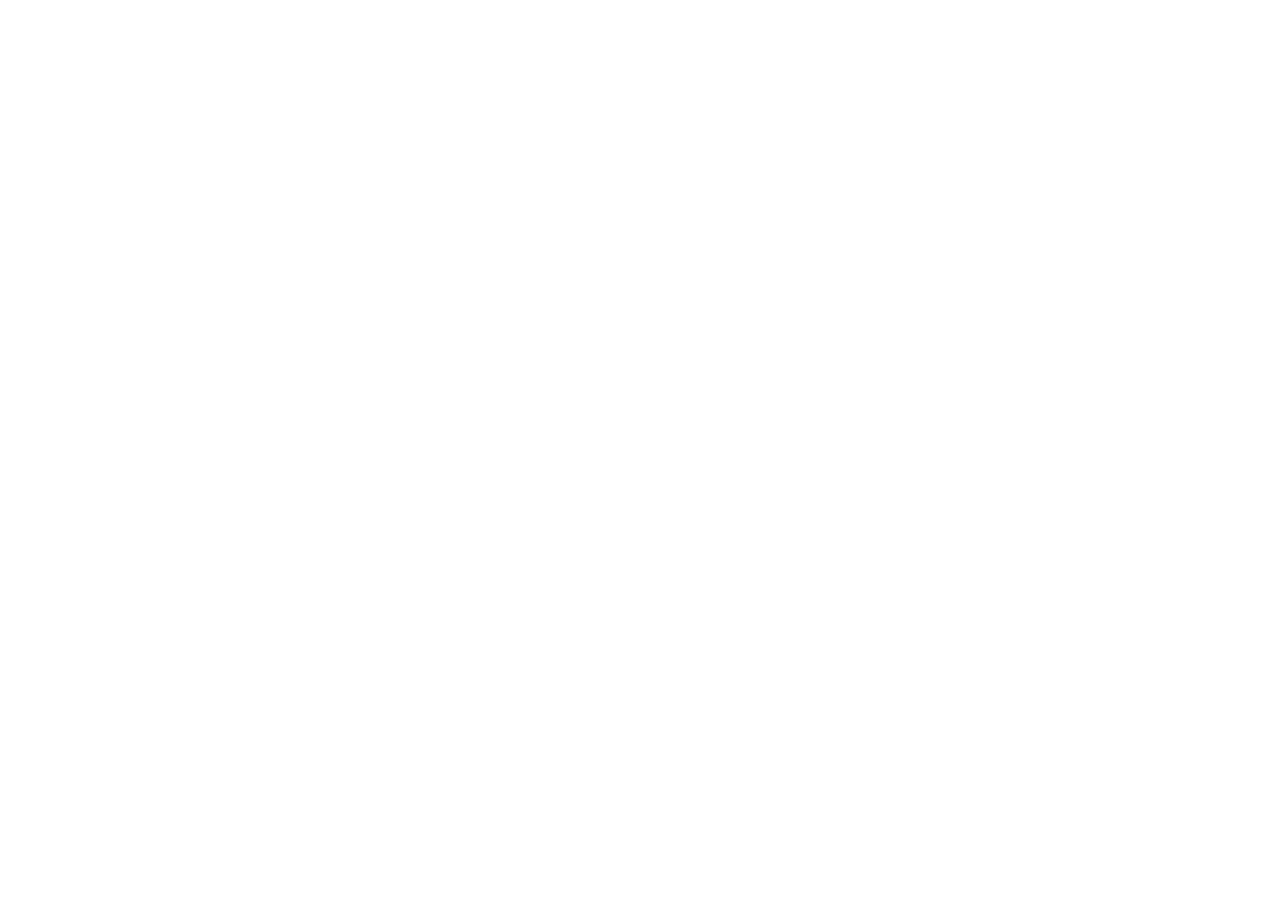
==== commit f2ad6fdf: "Auto-generated commit" ====
--- a/index.html
+++ b/index.html
@@ -3,10 +3,10 @@
 <head>
   <meta charset="utf-8">
   <title>StTwins</title>
-  <base href="https://d34270151.github.io/StTwins">  <meta name="viewport" content="width=device-width, initial-scale=1">
+  <base href="https://d34270151.github.io/sttwins/">  <meta name="viewport" content="width=device-width, initial-scale=1">
   <link rel="icon" type="image/x-icon" href="favicon.ico">
-<link rel="stylesheet" href="styles.0ce6648f774237e784e2.css"></head>
+<link rel="stylesheet" href="styles.834050e0839428805668.css"></head>
 <body style="overflow: hidden">
   <app-root></app-root>
-<script src="runtime-es2015.c9afb3256f2870e161de.js" type="module"></script><script src="runtime-es5.c9afb3256f2870e161de.js" nomodule defer></script><script src="polyfills-es5.40d363cefef9094149a6.js" nomodule defer></script><script src="polyfills-es2015.e85c3f5c6edf42a26377.js" type="module"></script><script src="scripts.e8090da0c1b5cfcab2a0.js" defer></script><script src="main-es2015.19487703f0b60451dd03.js" type="module"></script><script src="main-es5.19487703f0b60451dd03.js" nomodule defer></script></body>
+<script src="runtime-es2015.c9afb3256f2870e161de.js" type="module"></script><script src="runtime-es5.c9afb3256f2870e161de.js" nomodule defer></script><script src="polyfills-es5.40d363cefef9094149a6.js" nomodule defer></script><script src="polyfills-es2015.e85c3f5c6edf42a26377.js" type="module"></script><script src="scripts.e8090da0c1b5cfcab2a0.js" defer></script><script src="main-es2015.4d7767ee9ca7420518b3.js" type="module"></script><script src="main-es5.4d7767ee9ca7420518b3.js" nomodule defer></script></body>
 </html>
--- a/styles.834050e0839428805668.css
+++ b/styles.834050e0839428805668.css
@@ -0,0 +1,8 @@
+body,html,iframe{height:100%;width:100%;margin:0}.form-signin{margin-top:40vh;min-width:30%;max-width:300px;margin-left:auto;margin-right:auto}.row{border-bottom:1px dotted #d3d3d3}
+
+/*!
+ * Bootstrap v4.4.1 (https://getbootstrap.com/)
+ * Copyright 2011-2019 The Bootstrap Authors
+ * Copyright 2011-2019 Twitter, Inc.
+ * Licensed under MIT (https://github.com/twbs/bootstrap/blob/master/LICENSE)
+ */:root{--blue:#007bff;--indigo:#6610f2;--purple:#6f42c1;--pink:#e83e8c;--red:#dc3545;--orange:#fd7e14;--yellow:#ffc107;--green:#28a745;--teal:#20c997;--cyan:#17a2b8;--white:#fff;--gray:#6c757d;--gray-dark:#343a40;--primary:#007bff;--secondary:#6c757d;--success:#28a745;--info:#17a2b8;--warning:#ffc107;--danger:#dc3545;--light:#f8f9fa;--dark:#343a40;--breakpoint-xs:0;--breakpoint-sm:576px;--breakpoint-md:768px;--breakpoint-lg:992px;--breakpoint-xl:1200px;--font-family-sans-serif:-apple-system,BlinkMacSystemFont,"Segoe UI",Roboto,"Helvetica Neue",Arial,"Noto Sans",sans-serif,"Apple Color Emoji","Segoe UI Emoji","Segoe UI Symbol","Noto Color Emoji";--font-family-monospace:SFMono-Regular,Menlo,Monaco,Consolas,"Liberation Mono","Courier New",monospace}*,:after,:before{box-sizing:border-box}html{font-family:sans-serif;line-height:1.15;-webkit-text-size-adjust:100%;-webkit-tap-highlight-color:transparent}article,aside,figcaption,figure,footer,header,hgroup,main,nav,section{display:block}body{margin:0;font-family:-apple-system,BlinkMacSystemFont,Segoe UI,Roboto,Helvetica Neue,Arial,Noto Sans,sans-serif,Apple Color Emoji,Segoe UI Emoji,Segoe UI Symbol,Noto Color Emoji;font-size:1rem;font-weight:400;line-height:1.5;color:#212529;text-align:left;background-color:#fff}[tabindex="-1"]:focus:not(:focus-visible){outline:0!important}hr{box-sizing:content-box;height:0;overflow:visible}h1,h2,h3,h4,h5,h6{margin-top:0;margin-bottom:.5rem}p{margin-top:0;margin-bottom:1rem}abbr[data-original-title],abbr[title]{text-decoration:underline;-webkit-text-decoration:underline dotted;text-decoration:underline dotted;cursor:help;border-bottom:0;-webkit-text-decoration-skip-ink:none;text-decoration-skip-ink:none}address{font-style:normal;line-height:inherit}address,dl,ol,ul{margin-bottom:1rem}dl,ol,ul{margin-top:0}ol ol,ol ul,ul ol,ul ul{margin-bottom:0}dt{font-weight:700}dd{margin-bottom:.5rem;margin-left:0}blockquote{margin:0 0 1rem}b,strong{font-weight:bolder}small{font-size:80%}sub,sup{position:relative;font-size:75%;line-height:0;vertical-align:baseline}sub{bottom:-.25em}sup{top:-.5em}a{color:#007bff;text-decoration:none;background-color:transparent}a:hover{color:#0056b3;text-decoration:underline}a:not([href]),a:not([href]):hover{color:inherit;text-decoration:none}code,kbd,pre,samp{font-family:SFMono-Regular,Menlo,Monaco,Consolas,Liberation Mono,Courier New,monospace;font-size:1em}pre{margin-top:0;margin-bottom:1rem;overflow:auto}figure{margin:0 0 1rem}img{border-style:none}img,svg{vertical-align:middle}svg{overflow:hidden}table{border-collapse:collapse}caption{padding-top:.75rem;padding-bottom:.75rem;color:#6c757d;text-align:left;caption-side:bottom}th{text-align:inherit}label{display:inline-block;margin-bottom:.5rem}button{border-radius:0}button:focus{outline:1px dotted;outline:5px auto -webkit-focus-ring-color}button,input,optgroup,select,textarea{margin:0;font-family:inherit;font-size:inherit;line-height:inherit}button,input{overflow:visible}button,select{text-transform:none}select{word-wrap:normal}[type=button],[type=reset],[type=submit],button{-webkit-appearance:button}[type=button]:not(:disabled),[type=reset]:not(:disabled),[type=submit]:not(:disabled),button:not(:disabled){cursor:pointer}[type=button]::-moz-focus-inner,[type=reset]::-moz-focus-inner,[type=submit]::-moz-focus-inner,button::-moz-focus-inner{padding:0;border-style:none}input[type=checkbox],input[type=radio]{box-sizing:border-box;padding:0}input[type=date],input[type=datetime-local],input[type=month],input[type=time]{-webkit-appearance:listbox}textarea{overflow:auto;resize:vertical}fieldset{min-width:0;padding:0;margin:0;border:0}legend{display:block;width:100%;max-width:100%;padding:0;margin-bottom:.5rem;font-size:1.5rem;line-height:inherit;color:inherit;white-space:normal}progress{vertical-align:baseline}[type=number]::-webkit-inner-spin-button,[type=number]::-webkit-outer-spin-button{height:auto}[type=search]{outline-offset:-2px;-webkit-appearance:none}[type=search]::-webkit-search-decoration{-webkit-appearance:none}::-webkit-file-upload-button{font:inherit;-webkit-appearance:button}output{display:inline-block}summary{display:list-item;cursor:pointer}template{display:none}[hidden]{display:none!important}.h1,.h2,.h3,.h4,.h5,.h6,h1,h2,h3,h4,h5,h6{margin-bottom:.5rem;font-weight:500;line-height:1.2}.h1,h1{font-size:2.5rem}.h2,h2{font-size:2rem}.h3,h3{font-size:1.75rem}.h4,h4{font-size:1.5rem}.h5,h5{font-size:1.25rem}.h6,h6{font-size:1rem}.lead{font-size:1.25rem;font-weight:300}.display-1{font-size:6rem}.display-1,.display-2{font-weight:300;line-height:1.2}.display-2{font-size:5.5rem}.display-3{font-size:4.5rem}.display-3,.display-4{font-weight:300;line-height:1.2}.display-4{font-size:3.5rem}hr{margin-top:1rem;margin-bottom:1rem;border:0;border-top:1px solid rgba(0,0,0,.1)}.small,small{font-size:80%;font-weight:400}.mark,mark{padding:.2em;background-color:#fcf8e3}.list-inline,.list-unstyled{padding-left:0;list-style:none}.list-inline-item{display:inline-block}.list-inline-item:not(:last-child){margin-right:.5rem}.initialism{font-size:90%;text-transform:uppercase}.blockquote{margin-bottom:1rem;font-size:1.25rem}.blockquote-footer{display:block;font-size:80%;color:#6c757d}.blockquote-footer:before{content:"\2014\00A0"}.img-fluid,.img-thumbnail{max-width:100%;height:auto}.img-thumbnail{padding:.25rem;background-color:#fff;border:1px solid #dee2e6;border-radius:.25rem}.figure{display:inline-block}.figure-img{margin-bottom:.5rem;line-height:1}.figure-caption{font-size:90%;color:#6c757d}code{font-size:87.5%;color:#e83e8c;word-wrap:break-word}a>code{color:inherit}kbd{padding:.2rem .4rem;font-size:87.5%;color:#fff;background-color:#212529;border-radius:.2rem}kbd kbd{padding:0;font-size:100%;font-weight:700}pre{display:block;font-size:87.5%;color:#212529}pre code{font-size:inherit;color:inherit;word-break:normal}.pre-scrollable{max-height:340px;overflow-y:scroll}.container{width:100%;padding-right:15px;padding-left:15px;margin-right:auto;margin-left:auto}@media (min-width:576px){.container{max-width:540px}}@media (min-width:768px){.container{max-width:720px}}@media (min-width:992px){.container{max-width:960px}}@media (min-width:1200px){.container{max-width:1140px}}.container-fluid,.container-lg,.container-md,.container-sm,.container-xl{width:100%;padding-right:15px;padding-left:15px;margin-right:auto;margin-left:auto}@media (min-width:576px){.container,.container-sm{max-width:540px}}@media (min-width:768px){.container,.container-md,.container-sm{max-width:720px}}@media (min-width:992px){.container,.container-lg,.container-md,.container-sm{max-width:960px}}@media (min-width:1200px){.container,.container-lg,.container-md,.container-sm,.container-xl{max-width:1140px}}.row{display:flex;flex-wrap:wrap;margin-right:-15px;margin-left:-15px}.no-gutters{margin-right:0;margin-left:0}.no-gutters>.col,.no-gutters>[class*=col-]{padding-right:0;padding-left:0}.col,.col-1,.col-2,.col-3,.col-4,.col-5,.col-6,.col-7,.col-8,.col-9,.col-10,.col-11,.col-12,.col-auto,.col-lg,.col-lg-1,.col-lg-2,.col-lg-3,.col-lg-4,.col-lg-5,.col-lg-6,.col-lg-7,.col-lg-8,.col-lg-9,.col-lg-10,.col-lg-11,.col-lg-12,.col-lg-auto,.col-md,.col-md-1,.col-md-2,.col-md-3,.col-md-4,.col-md-5,.col-md-6,.col-md-7,.col-md-8,.col-md-9,.col-md-10,.col-md-11,.col-md-12,.col-md-auto,.col-sm,.col-sm-1,.col-sm-2,.col-sm-3,.col-sm-4,.col-sm-5,.col-sm-6,.col-sm-7,.col-sm-8,.col-sm-9,.col-sm-10,.col-sm-11,.col-sm-12,.col-sm-auto,.col-xl,.col-xl-1,.col-xl-2,.col-xl-3,.col-xl-4,.col-xl-5,.col-xl-6,.col-xl-7,.col-xl-8,.col-xl-9,.col-xl-10,.col-xl-11,.col-xl-12,.col-xl-auto{position:relative;width:100%;padding-right:15px;padding-left:15px}.col{flex-basis:0;flex-grow:1;max-width:100%}.row-cols-1>*{flex:0 0 100%;max-width:100%}.row-cols-2>*{flex:0 0 50%;max-width:50%}.row-cols-3>*{flex:0 0 33.333333%;max-width:33.333333%}.row-cols-4>*{flex:0 0 25%;max-width:25%}.row-cols-5>*{flex:0 0 20%;max-width:20%}.row-cols-6>*{flex:0 0 16.666667%;max-width:16.666667%}.col-auto{flex:0 0 auto;width:auto;max-width:100%}.col-1{flex:0 0 8.333333%;max-width:8.333333%}.col-2{flex:0 0 16.666667%;max-width:16.666667%}.col-3{flex:0 0 25%;max-width:25%}.col-4{flex:0 0 33.333333%;max-width:33.333333%}.col-5{flex:0 0 41.666667%;max-width:41.666667%}.col-6{flex:0 0 50%;max-width:50%}.col-7{flex:0 0 58.333333%;max-width:58.333333%}.col-8{flex:0 0 66.666667%;max-width:66.666667%}.col-9{flex:0 0 75%;max-width:75%}.col-10{flex:0 0 83.333333%;max-width:83.333333%}.col-11{flex:0 0 91.666667%;max-width:91.666667%}.col-12{flex:0 0 100%;max-width:100%}.order-first{order:-1}.order-last{order:13}.order-0{order:0}.order-1{order:1}.order-2{order:2}.order-3{order:3}.order-4{order:4}.order-5{order:5}.order-6{order:6}.order-7{order:7}.order-8{order:8}.order-9{order:9}.order-10{order:10}.order-11{order:11}.order-12{order:12}.offset-1{margin-left:8.333333%}.offset-2{margin-left:16.666667%}.offset-3{margin-left:25%}.offset-4{margin-left:33.333333%}.offset-5{margin-left:41.666667%}.offset-6{margin-left:50%}.offset-7{margin-left:58.333333%}.offset-8{margin-left:66.666667%}.offset-9{margin-left:75%}.offset-10{margin-left:83.333333%}.offset-11{margin-left:91.666667%}@media (min-width:576px){.col-sm{flex-basis:0;flex-grow:1;max-width:100%}.row-cols-sm-1>*{flex:0 0 100%;max-width:100%}.row-cols-sm-2>*{flex:0 0 50%;max-width:50%}.row-cols-sm-3>*{flex:0 0 33.333333%;max-width:33.333333%}.row-cols-sm-4>*{flex:0 0 25%;max-width:25%}.row-cols-sm-5>*{flex:0 0 20%;max-width:20%}.row-cols-sm-6>*{flex:0 0 16.666667%;max-width:16.666667%}.col-sm-auto{flex:0 0 auto;width:auto;max-width:100%}.col-sm-1{flex:0 0 8.333333%;max-width:8.333333%}.col-sm-2{flex:0 0 16.666667%;max-width:16.666667%}.col-sm-3{flex:0 0 25%;max-width:25%}.col-sm-4{flex:0 0 33.333333%;max-width:33.333333%}.col-sm-5{flex:0 0 41.666667%;max-width:41.666667%}.col-sm-6{flex:0 0 50%;max-width:50%}.col-sm-7{flex:0 0 58.333333%;max-width:58.333333%}.col-sm-8{flex:0 0 66.666667%;max-width:66.666667%}.col-sm-9{flex:0 0 75%;max-width:75%}.col-sm-10{flex:0 0 83.333333%;max-width:83.333333%}.col-sm-11{flex:0 0 91.666667%;max-width:91.666667%}.col-sm-12{flex:0 0 100%;max-width:100%}.order-sm-first{order:-1}.order-sm-last{order:13}.order-sm-0{order:0}.order-sm-1{order:1}.order-sm-2{order:2}.order-sm-3{order:3}.order-sm-4{order:4}.order-sm-5{order:5}.order-sm-6{order:6}.order-sm-7{order:7}.order-sm-8{order:8}.order-sm-9{order:9}.order-sm-10{order:10}.order-sm-11{order:11}.order-sm-12{order:12}.offset-sm-0{margin-left:0}.offset-sm-1{margin-left:8.333333%}.offset-sm-2{margin-left:16.666667%}.offset-sm-3{margin-left:25%}.offset-sm-4{margin-left:33.333333%}.offset-sm-5{margin-left:41.666667%}.offset-sm-6{margin-left:50%}.offset-sm-7{margin-left:58.333333%}.offset-sm-8{margin-left:66.666667%}.offset-sm-9{margin-left:75%}.offset-sm-10{margin-left:83.333333%}.offset-sm-11{margin-left:91.666667%}}@media (min-width:768px){.col-md{flex-basis:0;flex-grow:1;max-width:100%}.row-cols-md-1>*{flex:0 0 100%;max-width:100%}.row-cols-md-2>*{flex:0 0 50%;max-width:50%}.row-cols-md-3>*{flex:0 0 33.333333%;max-width:33.333333%}.row-cols-md-4>*{flex:0 0 25%;max-width:25%}.row-cols-md-5>*{flex:0 0 20%;max-width:20%}.row-cols-md-6>*{flex:0 0 16.666667%;max-width:16.666667%}.col-md-auto{flex:0 0 auto;width:auto;max-width:100%}.col-md-1{flex:0 0 8.333333%;max-width:8.333333%}.col-md-2{flex:0 0 16.666667%;max-width:16.666667%}.col-md-3{flex:0 0 25%;max-width:25%}.col-md-4{flex:0 0 33.333333%;max-width:33.333333%}.col-md-5{flex:0 0 41.666667%;max-width:41.666667%}.col-md-6{flex:0 0 50%;max-width:50%}.col-md-7{flex:0 0 58.333333%;max-width:58.333333%}.col-md-8{flex:0 0 66.666667%;max-width:66.666667%}.col-md-9{flex:0 0 75%;max-width:75%}.col-md-10{flex:0 0 83.333333%;max-width:83.333333%}.col-md-11{flex:0 0 91.666667%;max-width:91.666667%}.col-md-12{flex:0 0 100%;max-width:100%}.order-md-first{order:-1}.order-md-last{order:13}.order-md-0{order:0}.order-md-1{order:1}.order-md-2{order:2}.order-md-3{order:3}.order-md-4{order:4}.order-md-5{order:5}.order-md-6{order:6}.order-md-7{order:7}.order-md-8{order:8}.order-md-9{order:9}.order-md-10{order:10}.order-md-11{order:11}.order-md-12{order:12}.offset-md-0{margin-left:0}.offset-md-1{margin-left:8.333333%}.offset-md-2{margin-left:16.666667%}.offset-md-3{margin-left:25%}.offset-md-4{margin-left:33.333333%}.offset-md-5{margin-left:41.666667%}.offset-md-6{margin-left:50%}.offset-md-7{margin-left:58.333333%}.offset-md-8{margin-left:66.666667%}.offset-md-9{margin-left:75%}.offset-md-10{margin-left:83.333333%}.offset-md-11{margin-left:91.666667%}}@media (min-width:992px){.col-lg{flex-basis:0;flex-grow:1;max-width:100%}.row-cols-lg-1>*{flex:0 0 100%;max-width:100%}.row-cols-lg-2>*{flex:0 0 50%;max-width:50%}.row-cols-lg-3>*{flex:0 0 33.333333%;max-width:33.333333%}.row-cols-lg-4>*{flex:0 0 25%;max-width:25%}.row-cols-lg-5>*{flex:0 0 20%;max-width:20%}.row-cols-lg-6>*{flex:0 0 16.666667%;max-width:16.666667%}.col-lg-auto{flex:0 0 auto;width:auto;max-width:100%}.col-lg-1{flex:0 0 8.333333%;max-width:8.333333%}.col-lg-2{flex:0 0 16.666667%;max-width:16.666667%}.col-lg-3{flex:0 0 25%;max-width:25%}.col-lg-4{flex:0 0 33.333333%;max-width:33.333333%}.col-lg-5{flex:0 0 41.666667%;max-width:41.666667%}.col-lg-6{flex:0 0 50%;max-width:50%}.col-lg-7{flex:0 0 58.333333%;max-width:58.333333%}.col-lg-8{flex:0 0 66.666667%;max-width:66.666667%}.col-lg-9{flex:0 0 75%;max-width:75%}.col-lg-10{flex:0 0 83.333333%;max-width:83.333333%}.col-lg-11{flex:0 0 91.666667%;max-width:91.666667%}.col-lg-12{flex:0 0 100%;max-width:100%}.order-lg-first{order:-1}.order-lg-last{order:13}.order-lg-0{order:0}.order-lg-1{order:1}.order-lg-2{order:2}.order-lg-3{order:3}.order-lg-4{order:4}.order-lg-5{order:5}.order-lg-6{order:6}.order-lg-7{order:7}.order-lg-8{order:8}.order-lg-9{order:9}.order-lg-10{order:10}.order-lg-11{order:11}.order-lg-12{order:12}.offset-lg-0{margin-left:0}.offset-lg-1{margin-left:8.333333%}.offset-lg-2{margin-left:16.666667%}.offset-lg-3{margin-left:25%}.offset-lg-4{margin-left:33.333333%}.offset-lg-5{margin-left:41.666667%}.offset-lg-6{margin-left:50%}.offset-lg-7{margin-left:58.333333%}.offset-lg-8{margin-left:66.666667%}.offset-lg-9{margin-left:75%}.offset-lg-10{margin-left:83.333333%}.offset-lg-11{margin-left:91.666667%}}@media (min-width:1200px){.col-xl{flex-basis:0;flex-grow:1;max-width:100%}.row-cols-xl-1>*{flex:0 0 100%;max-width:100%}.row-cols-xl-2>*{flex:0 0 50%;max-width:50%}.row-cols-xl-3>*{flex:0 0 33.333333%;max-width:33.333333%}.row-cols-xl-4>*{flex:0 0 25%;max-width:25%}.row-cols-xl-5>*{flex:0 0 20%;max-width:20%}.row-cols-xl-6>*{flex:0 0 16.666667%;max-width:16.666667%}.col-xl-auto{flex:0 0 auto;width:auto;max-width:100%}.col-xl-1{flex:0 0 8.333333%;max-width:8.333333%}.col-xl-2{flex:0 0 16.666667%;max-width:16.666667%}.col-xl-3{flex:0 0 25%;max-width:25%}.col-xl-4{flex:0 0 33.333333%;max-width:33.333333%}.col-xl-5{flex:0 0 41.666667%;max-width:41.666667%}.col-xl-6{flex:0 0 50%;max-width:50%}.col-xl-7{flex:0 0 58.333333%;max-width:58.333333%}.col-xl-8{flex:0 0 66.666667%;max-width:66.666667%}.col-xl-9{flex:0 0 75%;max-width:75%}.col-xl-10{flex:0 0 83.333333%;max-width:83.333333%}.col-xl-11{flex:0 0 91.666667%;max-width:91.666667%}.col-xl-12{flex:0 0 100%;max-width:100%}.order-xl-first{order:-1}.order-xl-last{order:13}.order-xl-0{order:0}.order-xl-1{order:1}.order-xl-2{order:2}.order-xl-3{order:3}.order-xl-4{order:4}.order-xl-5{order:5}.order-xl-6{order:6}.order-xl-7{order:7}.order-xl-8{order:8}.order-xl-9{order:9}.order-xl-10{order:10}.order-xl-11{order:11}.order-xl-12{order:12}.offset-xl-0{margin-left:0}.offset-xl-1{margin-left:8.333333%}.offset-xl-2{margin-left:16.666667%}.offset-xl-3{margin-left:25%}.offset-xl-4{margin-left:33.333333%}.offset-xl-5{margin-left:41.666667%}.offset-xl-6{margin-left:50%}.offset-xl-7{margin-left:58.333333%}.offset-xl-8{margin-left:66.666667%}.offset-xl-9{margin-left:75%}.offset-xl-10{margin-left:83.333333%}.offset-xl-11{margin-left:91.666667%}}.table{width:100%;margin-bottom:1rem;color:#212529}.table td,.table th{padding:.75rem;vertical-align:top;border-top:1px solid #dee2e6}.table thead th{vertical-align:bottom;border-bottom:2px solid #dee2e6}.table tbody+tbody{border-top:2px solid #dee2e6}.table-sm td,.table-sm th{padding:.3rem}.table-bordered,.table-bordered td,.table-bordered th{border:1px solid #dee2e6}.table-bordered thead td,.table-bordered thead th{border-bottom-width:2px}.table-borderless tbody+tbody,.table-borderless td,.table-borderless th,.table-borderless thead th{border:0}.table-striped tbody tr:nth-of-type(odd){background-color:rgba(0,0,0,.05)}.table-hover tbody tr:hover{color:#212529;background-color:rgba(0,0,0,.075)}.table-primary,.table-primary>td,.table-primary>th{background-color:#b8daff}.table-primary tbody+tbody,.table-primary td,.table-primary th,.table-primary thead th{border-color:#7abaff}.table-hover .table-primary:hover,.table-hover .table-primary:hover>td,.table-hover .table-primary:hover>th{background-color:#9fcdff}.table-secondary,.table-secondary>td,.table-secondary>th{background-color:#d6d8db}.table-secondary tbody+tbody,.table-secondary td,.table-secondary th,.table-secondary thead th{border-color:#b3b7bb}.table-hover .table-secondary:hover,.table-hover .table-secondary:hover>td,.table-hover .table-secondary:hover>th{background-color:#c8cbcf}.table-success,.table-success>td,.table-success>th{background-color:#c3e6cb}.table-success tbody+tbody,.table-success td,.table-success th,.table-success thead th{border-color:#8fd19e}.table-hover .table-success:hover,.table-hover .table-success:hover>td,.table-hover .table-success:hover>th{background-color:#b1dfbb}.table-info,.table-info>td,.table-info>th{background-color:#bee5eb}.table-info tbody+tbody,.table-info td,.table-info th,.table-info thead th{border-color:#86cfda}.table-hover .table-info:hover,.table-hover .table-info:hover>td,.table-hover .table-info:hover>th{background-color:#abdde5}.table-warning,.table-warning>td,.table-warning>th{background-color:#ffeeba}.table-warning tbody+tbody,.table-warning td,.table-warning th,.table-warning thead th{border-color:#ffdf7e}.table-hover .table-warning:hover,.table-hover .table-warning:hover>td,.table-hover .table-warning:hover>th{background-color:#ffe8a1}.table-danger,.table-danger>td,.table-danger>th{background-color:#f5c6cb}.table-danger tbody+tbody,.table-danger td,.table-danger th,.table-danger thead th{border-color:#ed969e}.table-hover .table-danger:hover,.table-hover .table-danger:hover>td,.table-hover .table-danger:hover>th{background-color:#f1b0b7}.table-light,.table-light>td,.table-light>th{background-color:#fdfdfe}.table-light tbody+tbody,.table-light td,.table-light th,.table-light thead th{border-color:#fbfcfc}.table-hover .table-light:hover,.table-hover .table-light:hover>td,.table-hover .table-light:hover>th{background-color:#ececf6}.table-dark,.table-dark>td,.table-dark>th{background-color:#c6c8ca}.table-dark tbody+tbody,.table-dark td,.table-dark th,.table-dark thead th{border-color:#95999c}.table-hover .table-dark:hover,.table-hover .table-dark:hover>td,.table-hover .table-dark:hover>th{background-color:#b9bbbe}.table-active,.table-active>td,.table-active>th,.table-hover .table-active:hover,.table-hover .table-active:hover>td,.table-hover .table-active:hover>th{background-color:rgba(0,0,0,.075)}.table .thead-dark th{color:#fff;background-color:#343a40;border-color:#454d55}.table .thead-light th{color:#495057;background-color:#e9ecef;border-color:#dee2e6}.table-dark{color:#fff;background-color:#343a40}.table-dark td,.table-dark th,.table-dark thead th{border-color:#454d55}.table-dark.table-bordered{border:0}.table-dark.table-striped tbody tr:nth-of-type(odd){background-color:hsla(0,0%,100%,.05)}.table-dark.table-hover tbody tr:hover{color:#fff;background-color:hsla(0,0%,100%,.075)}@media (max-width:575.98px){.table-responsive-sm{display:block;width:100%;overflow-x:auto;-webkit-overflow-scrolling:touch}.table-responsive-sm>.table-bordered{border:0}}@media (max-width:767.98px){.table-responsive-md{display:block;width:100%;overflow-x:auto;-webkit-overflow-scrolling:touch}.table-responsive-md>.table-bordered{border:0}}@media (max-width:991.98px){.table-responsive-lg{display:block;width:100%;overflow-x:auto;-webkit-overflow-scrolling:touch}.table-responsive-lg>.table-bordered{border:0}}@media (max-width:1199.98px){.table-responsive-xl{display:block;width:100%;overflow-x:auto;-webkit-overflow-scrolling:touch}.table-responsive-xl>.table-bordered{border:0}}.table-responsive{display:block;width:100%;overflow-x:auto;-webkit-overflow-scrolling:touch}.table-responsive>.table-bordered{border:0}.form-control{display:block;width:100%;height:calc(1.5em + .75rem + 2px);padding:.375rem .75rem;font-size:1rem;font-weight:400;line-height:1.5;color:#495057;background-color:#fff;background-clip:padding-box;border:1px solid #ced4da;border-radius:.25rem;transition:border-color .15s ease-in-out,box-shadow .15s ease-in-out}@media (prefers-reduced-motion:reduce){.form-control{transition:none}}.form-control::-ms-expand{background-color:transparent;border:0}.form-control:-moz-focusring{color:transparent;text-shadow:0 0 0 #495057}.form-control:focus{color:#495057;background-color:#fff;border-color:#80bdff;outline:0;box-shadow:0 0 0 .2rem rgba(0,123,255,.25)}.form-control::-webkit-input-placeholder{color:#6c757d;opacity:1}.form-control::-moz-placeholder{color:#6c757d;opacity:1}.form-control::-ms-input-placeholder{color:#6c757d;opacity:1}.form-control::placeholder{color:#6c757d;opacity:1}.form-control:disabled,.form-control[readonly]{background-color:#e9ecef;opacity:1}select.form-control:focus::-ms-value{color:#495057;background-color:#fff}.form-control-file,.form-control-range{display:block;width:100%}.col-form-label{padding-top:calc(.375rem + 1px);padding-bottom:calc(.375rem + 1px);margin-bottom:0;font-size:inherit;line-height:1.5}.col-form-label-lg{padding-top:calc(.5rem + 1px);padding-bottom:calc(.5rem + 1px);font-size:1.25rem;line-height:1.5}.col-form-label-sm{padding-top:calc(.25rem + 1px);padding-bottom:calc(.25rem + 1px);font-size:.875rem;line-height:1.5}.form-control-plaintext{display:block;width:100%;padding:.375rem 0;margin-bottom:0;font-size:1rem;line-height:1.5;color:#212529;background-color:transparent;border:solid transparent;border-width:1px 0}.form-control-plaintext.form-control-lg,.form-control-plaintext.form-control-sm{padding-right:0;padding-left:0}.form-control-sm{height:calc(1.5em + .5rem + 2px);padding:.25rem .5rem;font-size:.875rem;line-height:1.5;border-radius:.2rem}.form-control-lg{height:calc(1.5em + 1rem + 2px);padding:.5rem 1rem;font-size:1.25rem;line-height:1.5;border-radius:.3rem}select.form-control[multiple],select.form-control[size],textarea.form-control{height:auto}.form-group{margin-bottom:1rem}.form-text{display:block;margin-top:.25rem}.form-row{display:flex;flex-wrap:wrap;margin-right:-5px;margin-left:-5px}.form-row>.col,.form-row>[class*=col-]{padding-right:5px;padding-left:5px}.form-check{position:relative;display:block;padding-left:1.25rem}.form-check-input{position:absolute;margin-top:.3rem;margin-left:-1.25rem}.form-check-input:disabled~.form-check-label,.form-check-input[disabled]~.form-check-label{color:#6c757d}.form-check-label{margin-bottom:0}.form-check-inline{display:inline-flex;align-items:center;padding-left:0;margin-right:.75rem}.form-check-inline .form-check-input{position:static;margin-top:0;margin-right:.3125rem;margin-left:0}.valid-feedback{display:none;width:100%;margin-top:.25rem;font-size:80%;color:#28a745}.valid-tooltip{position:absolute;top:100%;z-index:5;display:none;max-width:100%;padding:.25rem .5rem;margin-top:.1rem;font-size:.875rem;line-height:1.5;color:#fff;background-color:rgba(40,167,69,.9);border-radius:.25rem}.is-valid~.valid-feedback,.is-valid~.valid-tooltip,.was-validated :valid~.valid-feedback,.was-validated :valid~.valid-tooltip{display:block}.form-control.is-valid,.was-validated .form-control:valid{border-color:#28a745;padding-right:calc(1.5em + .75rem);background-image:url("data:image/svg+xml;charset=utf-8,%3Csvg xmlns='http://www.w3.org/2000/svg' width='8' height='8'%3E%3Cpath fill='%2328a745' d='M2.3 6.73L.6 4.53c-.4-1.04.46-1.4 1.1-.8l1.1 1.4 3.4-3.8c.6-.63 1.6-.27 1.2.7l-4 4.6c-.43.5-.8.4-1.1.1z'/%3E%3C/svg%3E");background-repeat:no-repeat;background-position:right calc(.375em + .1875rem) center;background-size:calc(.75em + .375rem) calc(.75em + .375rem)}.form-control.is-valid:focus,.was-validated .form-control:valid:focus{border-color:#28a745;box-shadow:0 0 0 .2rem rgba(40,167,69,.25)}.was-validated textarea.form-control:valid,textarea.form-control.is-valid{padding-right:calc(1.5em + .75rem);background-position:top calc(.375em + .1875rem) right calc(.375em + .1875rem)}.custom-select.is-valid,.was-validated .custom-select:valid{border-color:#28a745;padding-right:calc(.75em + 2.3125rem);background:url("data:image/svg+xml;charset=utf-8,%3Csvg xmlns='http://www.w3.org/2000/svg' width='4' height='5'%3E%3Cpath fill='%23343a40' d='M2 0L0 2h4zm0 5L0 3h4z'/%3E%3C/svg%3E") no-repeat right .75rem center/8px 10px,url("data:image/svg+xml;charset=utf-8,%3Csvg xmlns='http://www.w3.org/2000/svg' width='8' height='8'%3E%3Cpath fill='%2328a745' d='M2.3 6.73L.6 4.53c-.4-1.04.46-1.4 1.1-.8l1.1 1.4 3.4-3.8c.6-.63 1.6-.27 1.2.7l-4 4.6c-.43.5-.8.4-1.1.1z'/%3E%3C/svg%3E") #fff no-repeat center right 1.75rem/calc(.75em + .375rem) calc(.75em + .375rem)}.custom-select.is-valid:focus,.was-validated .custom-select:valid:focus{border-color:#28a745;box-shadow:0 0 0 .2rem rgba(40,167,69,.25)}.form-check-input.is-valid~.form-check-label,.was-validated .form-check-input:valid~.form-check-label{color:#28a745}.form-check-input.is-valid~.valid-feedback,.form-check-input.is-valid~.valid-tooltip,.was-validated .form-check-input:valid~.valid-feedback,.was-validated .form-check-input:valid~.valid-tooltip{display:block}.custom-control-input.is-valid~.custom-control-label,.was-validated .custom-control-input:valid~.custom-control-label{color:#28a745}.custom-control-input.is-valid~.custom-control-label:before,.was-validated .custom-control-input:valid~.custom-control-label:before{border-color:#28a745}.custom-control-input.is-valid:checked~.custom-control-label:before,.was-validated .custom-control-input:valid:checked~.custom-control-label:before{border-color:#34ce57;background-color:#34ce57}.custom-control-input.is-valid:focus~.custom-control-label:before,.was-validated .custom-control-input:valid:focus~.custom-control-label:before{box-shadow:0 0 0 .2rem rgba(40,167,69,.25)}.custom-control-input.is-valid:focus:not(:checked)~.custom-control-label:before,.custom-file-input.is-valid~.custom-file-label,.was-validated .custom-control-input:valid:focus:not(:checked)~.custom-control-label:before,.was-validated .custom-file-input:valid~.custom-file-label{border-color:#28a745}.custom-file-input.is-valid:focus~.custom-file-label,.was-validated .custom-file-input:valid:focus~.custom-file-label{border-color:#28a745;box-shadow:0 0 0 .2rem rgba(40,167,69,.25)}.invalid-feedback{display:none;width:100%;margin-top:.25rem;font-size:80%;color:#dc3545}.invalid-tooltip{position:absolute;top:100%;z-index:5;display:none;max-width:100%;padding:.25rem .5rem;margin-top:.1rem;font-size:.875rem;line-height:1.5;color:#fff;background-color:rgba(220,53,69,.9);border-radius:.25rem}.is-invalid~.invalid-feedback,.is-invalid~.invalid-tooltip,.was-validated :invalid~.invalid-feedback,.was-validated :invalid~.invalid-tooltip{display:block}.form-control.is-invalid,.was-validated .form-control:invalid{border-color:#dc3545;padding-right:calc(1.5em + .75rem);background-image:url("data:image/svg+xml;charset=utf-8,%3Csvg xmlns='http://www.w3.org/2000/svg' width='12' height='12' fill='none' stroke='%23dc3545'%3E%3Ccircle cx='6' cy='6' r='4.5'/%3E%3Cpath stroke-linejoin='round' d='M5.8 3.6h.4L6 6.5z'/%3E%3Ccircle cx='6' cy='8.2' r='.6' fill='%23dc3545' stroke='none'/%3E%3C/svg%3E");background-repeat:no-repeat;background-position:right calc(.375em + .1875rem) center;background-size:calc(.75em + .375rem) calc(.75em + .375rem)}.form-control.is-invalid:focus,.was-validated .form-control:invalid:focus{border-color:#dc3545;box-shadow:0 0 0 .2rem rgba(220,53,69,.25)}.was-validated textarea.form-control:invalid,textarea.form-control.is-invalid{padding-right:calc(1.5em + .75rem);background-position:top calc(.375em + .1875rem) right calc(.375em + .1875rem)}.custom-select.is-invalid,.was-validated .custom-select:invalid{border-color:#dc3545;padding-right:calc(.75em + 2.3125rem);background:url("data:image/svg+xml;charset=utf-8,%3Csvg xmlns='http://www.w3.org/2000/svg' width='4' height='5'%3E%3Cpath fill='%23343a40' d='M2 0L0 2h4zm0 5L0 3h4z'/%3E%3C/svg%3E") no-repeat right .75rem center/8px 10px,url("data:image/svg+xml;charset=utf-8,%3Csvg xmlns='http://www.w3.org/2000/svg' width='12' height='12' fill='none' stroke='%23dc3545'%3E%3Ccircle cx='6' cy='6' r='4.5'/%3E%3Cpath stroke-linejoin='round' d='M5.8 3.6h.4L6 6.5z'/%3E%3Ccircle cx='6' cy='8.2' r='.6' fill='%23dc3545' stroke='none'/%3E%3C/svg%3E") #fff no-repeat center right 1.75rem/calc(.75em + .375rem) calc(.75em + .375rem)}.custom-select.is-invalid:focus,.was-validated .custom-select:invalid:focus{border-color:#dc3545;box-shadow:0 0 0 .2rem rgba(220,53,69,.25)}.form-check-input.is-invalid~.form-check-label,.was-validated .form-check-input:invalid~.form-check-label{color:#dc3545}.form-check-input.is-invalid~.invalid-feedback,.form-check-input.is-invalid~.invalid-tooltip,.was-validated .form-check-input:invalid~.invalid-feedback,.was-validated .form-check-input:invalid~.invalid-tooltip{display:block}.custom-control-input.is-invalid~.custom-control-label,.was-validated .custom-control-input:invalid~.custom-control-label{color:#dc3545}.custom-control-input.is-invalid~.custom-control-label:before,.was-validated .custom-control-input:invalid~.custom-control-label:before{border-color:#dc3545}.custom-control-input.is-invalid:checked~.custom-control-label:before,.was-validated .custom-control-input:invalid:checked~.custom-control-label:before{border-color:#e4606d;background-color:#e4606d}.custom-control-input.is-invalid:focus~.custom-control-label:before,.was-validated .custom-control-input:invalid:focus~.custom-control-label:before{box-shadow:0 0 0 .2rem rgba(220,53,69,.25)}.custom-control-input.is-invalid:focus:not(:checked)~.custom-control-label:before,.custom-file-input.is-invalid~.custom-file-label,.was-validated .custom-control-input:invalid:focus:not(:checked)~.custom-control-label:before,.was-validated .custom-file-input:invalid~.custom-file-label{border-color:#dc3545}.custom-file-input.is-invalid:focus~.custom-file-label,.was-validated .custom-file-input:invalid:focus~.custom-file-label{border-color:#dc3545;box-shadow:0 0 0 .2rem rgba(220,53,69,.25)}.form-inline{display:flex;flex-flow:row wrap;align-items:center}.form-inline .form-check{width:100%}@media (min-width:576px){.form-inline label{justify-content:center}.form-inline .form-group,.form-inline label{display:flex;align-items:center;margin-bottom:0}.form-inline .form-group{flex:0 0 auto;flex-flow:row wrap}.form-inline .form-control{display:inline-block;width:auto;vertical-align:middle}.form-inline .form-control-plaintext{display:inline-block}.form-inline .custom-select,.form-inline .input-group{width:auto}.form-inline .form-check{display:flex;align-items:center;justify-content:center;width:auto;padding-left:0}.form-inline .form-check-input{position:relative;flex-shrink:0;margin-top:0;margin-right:.25rem;margin-left:0}.form-inline .custom-control{align-items:center;justify-content:center}.form-inline .custom-control-label{margin-bottom:0}}.btn{display:inline-block;font-weight:400;color:#212529;text-align:center;vertical-align:middle;cursor:pointer;-webkit-user-select:none;-moz-user-select:none;-ms-user-select:none;user-select:none;background-color:transparent;border:1px solid transparent;padding:.375rem .75rem;font-size:1rem;line-height:1.5;border-radius:.25rem;transition:color .15s ease-in-out,background-color .15s ease-in-out,border-color .15s ease-in-out,box-shadow .15s ease-in-out}@media (prefers-reduced-motion:reduce){.btn{transition:none}}.btn:hover{color:#212529;text-decoration:none}.btn.focus,.btn:focus{outline:0;box-shadow:0 0 0 .2rem rgba(0,123,255,.25)}.btn.disabled,.btn:disabled{opacity:.65}a.btn.disabled,fieldset:disabled a.btn{pointer-events:none}.btn-primary{color:#fff;background-color:#007bff;border-color:#007bff}.btn-primary.focus,.btn-primary:focus,.btn-primary:hover{color:#fff;background-color:#0069d9;border-color:#0062cc}.btn-primary.focus,.btn-primary:focus{box-shadow:0 0 0 .2rem rgba(38,143,255,.5)}.btn-primary.disabled,.btn-primary:disabled{color:#fff;background-color:#007bff;border-color:#007bff}.btn-primary:not(:disabled):not(.disabled).active,.btn-primary:not(:disabled):not(.disabled):active,.show>.btn-primary.dropdown-toggle{color:#fff;background-color:#0062cc;border-color:#005cbf}.btn-primary:not(:disabled):not(.disabled).active:focus,.btn-primary:not(:disabled):not(.disabled):active:focus,.show>.btn-primary.dropdown-toggle:focus{box-shadow:0 0 0 .2rem rgba(38,143,255,.5)}.btn-secondary{color:#fff;background-color:#6c757d;border-color:#6c757d}.btn-secondary.focus,.btn-secondary:focus,.btn-secondary:hover{color:#fff;background-color:#5a6268;border-color:#545b62}.btn-secondary.focus,.btn-secondary:focus{box-shadow:0 0 0 .2rem rgba(130,138,145,.5)}.btn-secondary.disabled,.btn-secondary:disabled{color:#fff;background-color:#6c757d;border-color:#6c757d}.btn-secondary:not(:disabled):not(.disabled).active,.btn-secondary:not(:disabled):not(.disabled):active,.show>.btn-secondary.dropdown-toggle{color:#fff;background-color:#545b62;border-color:#4e555b}.btn-secondary:not(:disabled):not(.disabled).active:focus,.btn-secondary:not(:disabled):not(.disabled):active:focus,.show>.btn-secondary.dropdown-toggle:focus{box-shadow:0 0 0 .2rem rgba(130,138,145,.5)}.btn-success{color:#fff;background-color:#28a745;border-color:#28a745}.btn-success.focus,.btn-success:focus,.btn-success:hover{color:#fff;background-color:#218838;border-color:#1e7e34}.btn-success.focus,.btn-success:focus{box-shadow:0 0 0 .2rem rgba(72,180,97,.5)}.btn-success.disabled,.btn-success:disabled{color:#fff;background-color:#28a745;border-color:#28a745}.btn-success:not(:disabled):not(.disabled).active,.btn-success:not(:disabled):not(.disabled):active,.show>.btn-success.dropdown-toggle{color:#fff;background-color:#1e7e34;border-color:#1c7430}.btn-success:not(:disabled):not(.disabled).active:focus,.btn-success:not(:disabled):not(.disabled):active:focus,.show>.btn-success.dropdown-toggle:focus{box-shadow:0 0 0 .2rem rgba(72,180,97,.5)}.btn-info{color:#fff;background-color:#17a2b8;border-color:#17a2b8}.btn-info.focus,.btn-info:focus,.btn-info:hover{color:#fff;background-color:#138496;border-color:#117a8b}.btn-info.focus,.btn-info:focus{box-shadow:0 0 0 .2rem rgba(58,176,195,.5)}.btn-info.disabled,.btn-info:disabled{color:#fff;background-color:#17a2b8;border-color:#17a2b8}.btn-info:not(:disabled):not(.disabled).active,.btn-info:not(:disabled):not(.disabled):active,.show>.btn-info.dropdown-toggle{color:#fff;background-color:#117a8b;border-color:#10707f}.btn-info:not(:disabled):not(.disabled).active:focus,.btn-info:not(:disabled):not(.disabled):active:focus,.show>.btn-info.dropdown-toggle:focus{box-shadow:0 0 0 .2rem rgba(58,176,195,.5)}.btn-warning{color:#212529;background-color:#ffc107;border-color:#ffc107}.btn-warning.focus,.btn-warning:focus,.btn-warning:hover{color:#212529;background-color:#e0a800;border-color:#d39e00}.btn-warning.focus,.btn-warning:focus{box-shadow:0 0 0 .2rem rgba(222,170,12,.5)}.btn-warning.disabled,.btn-warning:disabled{color:#212529;background-color:#ffc107;border-color:#ffc107}.btn-warning:not(:disabled):not(.disabled).active,.btn-warning:not(:disabled):not(.disabled):active,.show>.btn-warning.dropdown-toggle{color:#212529;background-color:#d39e00;border-color:#c69500}.btn-warning:not(:disabled):not(.disabled).active:focus,.btn-warning:not(:disabled):not(.disabled):active:focus,.show>.btn-warning.dropdown-toggle:focus{box-shadow:0 0 0 .2rem rgba(222,170,12,.5)}.btn-danger{color:#fff;background-color:#dc3545;border-color:#dc3545}.btn-danger.focus,.btn-danger:focus,.btn-danger:hover{color:#fff;background-color:#c82333;border-color:#bd2130}.btn-danger.focus,.btn-danger:focus{box-shadow:0 0 0 .2rem rgba(225,83,97,.5)}.btn-danger.disabled,.btn-danger:disabled{color:#fff;background-color:#dc3545;border-color:#dc3545}.btn-danger:not(:disabled):not(.disabled).active,.btn-danger:not(:disabled):not(.disabled):active,.show>.btn-danger.dropdown-toggle{color:#fff;background-color:#bd2130;border-color:#b21f2d}.btn-danger:not(:disabled):not(.disabled).active:focus,.btn-danger:not(:disabled):not(.disabled):active:focus,.show>.btn-danger.dropdown-toggle:focus{box-shadow:0 0 0 .2rem rgba(225,83,97,.5)}.btn-light{color:#212529;background-color:#f8f9fa;border-color:#f8f9fa}.btn-light.focus,.btn-light:focus,.btn-light:hover{color:#212529;background-color:#e2e6ea;border-color:#dae0e5}.btn-light.focus,.btn-light:focus{box-shadow:0 0 0 .2rem rgba(216,217,219,.5)}.btn-light.disabled,.btn-light:disabled{color:#212529;background-color:#f8f9fa;border-color:#f8f9fa}.btn-light:not(:disabled):not(.disabled).active,.btn-light:not(:disabled):not(.disabled):active,.show>.btn-light.dropdown-toggle{color:#212529;background-color:#dae0e5;border-color:#d3d9df}.btn-light:not(:disabled):not(.disabled).active:focus,.btn-light:not(:disabled):not(.disabled):active:focus,.show>.btn-light.dropdown-toggle:focus{box-shadow:0 0 0 .2rem rgba(216,217,219,.5)}.btn-dark{color:#fff;background-color:#343a40;border-color:#343a40}.btn-dark.focus,.btn-dark:focus,.btn-dark:hover{color:#fff;background-color:#23272b;border-color:#1d2124}.btn-dark.focus,.btn-dark:focus{box-shadow:0 0 0 .2rem rgba(82,88,93,.5)}.btn-dark.disabled,.btn-dark:disabled{color:#fff;background-color:#343a40;border-color:#343a40}.btn-dark:not(:disabled):not(.disabled).active,.btn-dark:not(:disabled):not(.disabled):active,.show>.btn-dark.dropdown-toggle{color:#fff;background-color:#1d2124;border-color:#171a1d}.btn-dark:not(:disabled):not(.disabled).active:focus,.btn-dark:not(:disabled):not(.disabled):active:focus,.show>.btn-dark.dropdown-toggle:focus{box-shadow:0 0 0 .2rem rgba(82,88,93,.5)}.btn-outline-primary{color:#007bff;border-color:#007bff}.btn-outline-primary:hover{color:#fff;background-color:#007bff;border-color:#007bff}.btn-outline-primary.focus,.btn-outline-primary:focus{box-shadow:0 0 0 .2rem rgba(0,123,255,.5)}.btn-outline-primary.disabled,.btn-outline-primary:disabled{color:#007bff;background-color:transparent}.btn-outline-primary:not(:disabled):not(.disabled).active,.btn-outline-primary:not(:disabled):not(.disabled):active,.show>.btn-outline-primary.dropdown-toggle{color:#fff;background-color:#007bff;border-color:#007bff}.btn-outline-primary:not(:disabled):not(.disabled).active:focus,.btn-outline-primary:not(:disabled):not(.disabled):active:focus,.show>.btn-outline-primary.dropdown-toggle:focus{box-shadow:0 0 0 .2rem rgba(0,123,255,.5)}.btn-outline-secondary{color:#6c757d;border-color:#6c757d}.btn-outline-secondary:hover{color:#fff;background-color:#6c757d;border-color:#6c757d}.btn-outline-secondary.focus,.btn-outline-secondary:focus{box-shadow:0 0 0 .2rem rgba(108,117,125,.5)}.btn-outline-secondary.disabled,.btn-outline-secondary:disabled{color:#6c757d;background-color:transparent}.btn-outline-secondary:not(:disabled):not(.disabled).active,.btn-outline-secondary:not(:disabled):not(.disabled):active,.show>.btn-outline-secondary.dropdown-toggle{color:#fff;background-color:#6c757d;border-color:#6c757d}.btn-outline-secondary:not(:disabled):not(.disabled).active:focus,.btn-outline-secondary:not(:disabled):not(.disabled):active:focus,.show>.btn-outline-secondary.dropdown-toggle:focus{box-shadow:0 0 0 .2rem rgba(108,117,125,.5)}.btn-outline-success{color:#28a745;border-color:#28a745}.btn-outline-success:hover{color:#fff;background-color:#28a745;border-color:#28a745}.btn-outline-success.focus,.btn-outline-success:focus{box-shadow:0 0 0 .2rem rgba(40,167,69,.5)}.btn-outline-success.disabled,.btn-outline-success:disabled{color:#28a745;background-color:transparent}.btn-outline-success:not(:disabled):not(.disabled).active,.btn-outline-success:not(:disabled):not(.disabled):active,.show>.btn-outline-success.dropdown-toggle{color:#fff;background-color:#28a745;border-color:#28a745}.btn-outline-success:not(:disabled):not(.disabled).active:focus,.btn-outline-success:not(:disabled):not(.disabled):active:focus,.show>.btn-outline-success.dropdown-toggle:focus{box-shadow:0 0 0 .2rem rgba(40,167,69,.5)}.btn-outline-info{color:#17a2b8;border-color:#17a2b8}.btn-outline-info:hover{color:#fff;background-color:#17a2b8;border-color:#17a2b8}.btn-outline-info.focus,.btn-outline-info:focus{box-shadow:0 0 0 .2rem rgba(23,162,184,.5)}.btn-outline-info.disabled,.btn-outline-info:disabled{color:#17a2b8;background-color:transparent}.btn-outline-info:not(:disabled):not(.disabled).active,.btn-outline-info:not(:disabled):not(.disabled):active,.show>.btn-outline-info.dropdown-toggle{color:#fff;background-color:#17a2b8;border-color:#17a2b8}.btn-outline-info:not(:disabled):not(.disabled).active:focus,.btn-outline-info:not(:disabled):not(.disabled):active:focus,.show>.btn-outline-info.dropdown-toggle:focus{box-shadow:0 0 0 .2rem rgba(23,162,184,.5)}.btn-outline-warning{color:#ffc107;border-color:#ffc107}.btn-outline-warning:hover{color:#212529;background-color:#ffc107;border-color:#ffc107}.btn-outline-warning.focus,.btn-outline-warning:focus{box-shadow:0 0 0 .2rem rgba(255,193,7,.5)}.btn-outline-warning.disabled,.btn-outline-warning:disabled{color:#ffc107;background-color:transparent}.btn-outline-warning:not(:disabled):not(.disabled).active,.btn-outline-warning:not(:disabled):not(.disabled):active,.show>.btn-outline-warning.dropdown-toggle{color:#212529;background-color:#ffc107;border-color:#ffc107}.btn-outline-warning:not(:disabled):not(.disabled).active:focus,.btn-outline-warning:not(:disabled):not(.disabled):active:focus,.show>.btn-outline-warning.dropdown-toggle:focus{box-shadow:0 0 0 .2rem rgba(255,193,7,.5)}.btn-outline-danger{color:#dc3545;border-color:#dc3545}.btn-outline-danger:hover{color:#fff;background-color:#dc3545;border-color:#dc3545}.btn-outline-danger.focus,.btn-outline-danger:focus{box-shadow:0 0 0 .2rem rgba(220,53,69,.5)}.btn-outline-danger.disabled,.btn-outline-danger:disabled{color:#dc3545;background-color:transparent}.btn-outline-danger:not(:disabled):not(.disabled).active,.btn-outline-danger:not(:disabled):not(.disabled):active,.show>.btn-outline-danger.dropdown-toggle{color:#fff;background-color:#dc3545;border-color:#dc3545}.btn-outline-danger:not(:disabled):not(.disabled).active:focus,.btn-outline-danger:not(:disabled):not(.disabled):active:focus,.show>.btn-outline-danger.dropdown-toggle:focus{box-shadow:0 0 0 .2rem rgba(220,53,69,.5)}.btn-outline-light{color:#f8f9fa;border-color:#f8f9fa}.btn-outline-light:hover{color:#212529;background-color:#f8f9fa;border-color:#f8f9fa}.btn-outline-light.focus,.btn-outline-light:focus{box-shadow:0 0 0 .2rem rgba(248,249,250,.5)}.btn-outline-light.disabled,.btn-outline-light:disabled{color:#f8f9fa;background-color:transparent}.btn-outline-light:not(:disabled):not(.disabled).active,.btn-outline-light:not(:disabled):not(.disabled):active,.show>.btn-outline-light.dropdown-toggle{color:#212529;background-color:#f8f9fa;border-color:#f8f9fa}.btn-outline-light:not(:disabled):not(.disabled).active:focus,.btn-outline-light:not(:disabled):not(.disabled):active:focus,.show>.btn-outline-light.dropdown-toggle:focus{box-shadow:0 0 0 .2rem rgba(248,249,250,.5)}.btn-outline-dark{color:#343a40;border-color:#343a40}.btn-outline-dark:hover{color:#fff;background-color:#343a40;border-color:#343a40}.btn-outline-dark.focus,.btn-outline-dark:focus{box-shadow:0 0 0 .2rem rgba(52,58,64,.5)}.btn-outline-dark.disabled,.btn-outline-dark:disabled{color:#343a40;background-color:transparent}.btn-outline-dark:not(:disabled):not(.disabled).active,.btn-outline-dark:not(:disabled):not(.disabled):active,.show>.btn-outline-dark.dropdown-toggle{color:#fff;background-color:#343a40;border-color:#343a40}.btn-outline-dark:not(:disabled):not(.disabled).active:focus,.btn-outline-dark:not(:disabled):not(.disabled):active:focus,.show>.btn-outline-dark.dropdown-toggle:focus{box-shadow:0 0 0 .2rem rgba(52,58,64,.5)}.btn-link{font-weight:400;color:#007bff;text-decoration:none}.btn-link:hover{color:#0056b3;text-decoration:underline}.btn-link.focus,.btn-link:focus{text-decoration:underline;box-shadow:none}.btn-link.disabled,.btn-link:disabled{color:#6c757d;pointer-events:none}.btn-group-lg>.btn,.btn-lg{padding:.5rem 1rem;font-size:1.25rem;line-height:1.5;border-radius:.3rem}.btn-group-sm>.btn,.btn-sm{padding:.25rem .5rem;font-size:.875rem;line-height:1.5;border-radius:.2rem}.btn-block{display:block;width:100%}.btn-block+.btn-block{margin-top:.5rem}input[type=button].btn-block,input[type=reset].btn-block,input[type=submit].btn-block{width:100%}.fade{transition:opacity .15s linear}@media (prefers-reduced-motion:reduce){.fade{transition:none}}.fade:not(.show){opacity:0}.collapse:not(.show){display:none}.collapsing{position:relative;height:0;overflow:hidden;transition:height .35s ease}@media (prefers-reduced-motion:reduce){.collapsing{transition:none}}.dropdown,.dropleft,.dropright,.dropup{position:relative}.dropdown-toggle{white-space:nowrap}.dropdown-toggle:after{display:inline-block;margin-left:.255em;vertical-align:.255em;content:"";border-top:.3em solid;border-right:.3em solid transparent;border-bottom:0;border-left:.3em solid transparent}.dropdown-toggle:empty:after{margin-left:0}.dropdown-menu{position:absolute;top:100%;left:0;z-index:1000;display:none;float:left;min-width:10rem;padding:.5rem 0;margin:.125rem 0 0;font-size:1rem;color:#212529;text-align:left;list-style:none;background-color:#fff;background-clip:padding-box;border:1px solid rgba(0,0,0,.15);border-radius:.25rem}.dropdown-menu-left{right:auto;left:0}.dropdown-menu-right{right:0;left:auto}@media (min-width:576px){.dropdown-menu-sm-left{right:auto;left:0}.dropdown-menu-sm-right{right:0;left:auto}}@media (min-width:768px){.dropdown-menu-md-left{right:auto;left:0}.dropdown-menu-md-right{right:0;left:auto}}@media (min-width:992px){.dropdown-menu-lg-left{right:auto;left:0}.dropdown-menu-lg-right{right:0;left:auto}}@media (min-width:1200px){.dropdown-menu-xl-left{right:auto;left:0}.dropdown-menu-xl-right{right:0;left:auto}}.dropup .dropdown-menu{top:auto;bottom:100%;margin-top:0;margin-bottom:.125rem}.dropup .dropdown-toggle:after{display:inline-block;margin-left:.255em;vertical-align:.255em;content:"";border-top:0;border-right:.3em solid transparent;border-bottom:.3em solid;border-left:.3em solid transparent}.dropup .dropdown-toggle:empty:after{margin-left:0}.dropright .dropdown-menu{top:0;right:auto;left:100%;margin-top:0;margin-left:.125rem}.dropright .dropdown-toggle:after{display:inline-block;margin-left:.255em;vertical-align:.255em;content:"";border-top:.3em solid transparent;border-right:0;border-bottom:.3em solid transparent;border-left:.3em solid}.dropright .dropdown-toggle:empty:after{margin-left:0}.dropright .dropdown-toggle:after{vertical-align:0}.dropleft .dropdown-menu{top:0;right:100%;left:auto;margin-top:0;margin-right:.125rem}.dropleft .dropdown-toggle:after{display:inline-block;margin-left:.255em;vertical-align:.255em;content:"";display:none}.dropleft .dropdown-toggle:before{display:inline-block;margin-right:.255em;vertical-align:.255em;content:"";border-top:.3em solid transparent;border-right:.3em solid;border-bottom:.3em solid transparent}.dropleft .dropdown-toggle:empty:after{margin-left:0}.dropleft .dropdown-toggle:before{vertical-align:0}.dropdown-menu[x-placement^=bottom],.dropdown-menu[x-placement^=left],.dropdown-menu[x-placement^=right],.dropdown-menu[x-placement^=top]{right:auto;bottom:auto}.dropdown-divider{height:0;margin:.5rem 0;overflow:hidden;border-top:1px solid #e9ecef}.dropdown-item{display:block;width:100%;padding:.25rem 1.5rem;clear:both;font-weight:400;color:#212529;text-align:inherit;white-space:nowrap;background-color:transparent;border:0}.dropdown-item:focus,.dropdown-item:hover{color:#16181b;text-decoration:none;background-color:#f8f9fa}.dropdown-item.active,.dropdown-item:active{color:#fff;text-decoration:none;background-color:#007bff}.dropdown-item.disabled,.dropdown-item:disabled{color:#6c757d;pointer-events:none;background-color:transparent}.dropdown-menu.show{display:block}.dropdown-header{display:block;padding:.5rem 1.5rem;margin-bottom:0;font-size:.875rem;color:#6c757d;white-space:nowrap}.dropdown-item-text{display:block;padding:.25rem 1.5rem;color:#212529}.btn-group,.btn-group-vertical{position:relative;display:inline-flex;vertical-align:middle}.btn-group-vertical>.btn,.btn-group>.btn{position:relative;flex:1 1 auto}.btn-group-vertical>.btn.active,.btn-group-vertical>.btn:active,.btn-group-vertical>.btn:focus,.btn-group-vertical>.btn:hover,.btn-group>.btn.active,.btn-group>.btn:active,.btn-group>.btn:focus,.btn-group>.btn:hover{z-index:1}.btn-toolbar{display:flex;flex-wrap:wrap;justify-content:flex-start}.btn-toolbar .input-group{width:auto}.btn-group>.btn-group:not(:first-child),.btn-group>.btn:not(:first-child){margin-left:-1px}.btn-group>.btn-group:not(:last-child)>.btn,.btn-group>.btn:not(:last-child):not(.dropdown-toggle){border-top-right-radius:0;border-bottom-right-radius:0}.btn-group>.btn-group:not(:first-child)>.btn,.btn-group>.btn:not(:first-child){border-top-left-radius:0;border-bottom-left-radius:0}.dropdown-toggle-split{padding-right:.5625rem;padding-left:.5625rem}.dropdown-toggle-split:after,.dropright .dropdown-toggle-split:after,.dropup .dropdown-toggle-split:after{margin-left:0}.dropleft .dropdown-toggle-split:before{margin-right:0}.btn-group-sm>.btn+.dropdown-toggle-split,.btn-sm+.dropdown-toggle-split{padding-right:.375rem;padding-left:.375rem}.btn-group-lg>.btn+.dropdown-toggle-split,.btn-lg+.dropdown-toggle-split{padding-right:.75rem;padding-left:.75rem}.btn-group-vertical{flex-direction:column;align-items:flex-start;justify-content:center}.btn-group-vertical>.btn,.btn-group-vertical>.btn-group{width:100%}.btn-group-vertical>.btn-group:not(:first-child),.btn-group-vertical>.btn:not(:first-child){margin-top:-1px}.btn-group-vertical>.btn-group:not(:last-child)>.btn,.btn-group-vertical>.btn:not(:last-child):not(.dropdown-toggle){border-bottom-right-radius:0;border-bottom-left-radius:0}.btn-group-vertical>.btn-group:not(:first-child)>.btn,.btn-group-vertical>.btn:not(:first-child){border-top-left-radius:0;border-top-right-radius:0}.btn-group-toggle>.btn,.btn-group-toggle>.btn-group>.btn{margin-bottom:0}.btn-group-toggle>.btn-group>.btn input[type=checkbox],.btn-group-toggle>.btn-group>.btn input[type=radio],.btn-group-toggle>.btn input[type=checkbox],.btn-group-toggle>.btn input[type=radio]{position:absolute;clip:rect(0,0,0,0);pointer-events:none}.input-group{position:relative;display:flex;flex-wrap:wrap;align-items:stretch;width:100%}.input-group>.custom-file,.input-group>.custom-select,.input-group>.form-control,.input-group>.form-control-plaintext{position:relative;flex:1 1 0%;min-width:0;margin-bottom:0}.input-group>.custom-file+.custom-file,.input-group>.custom-file+.custom-select,.input-group>.custom-file+.form-control,.input-group>.custom-select+.custom-file,.input-group>.custom-select+.custom-select,.input-group>.custom-select+.form-control,.input-group>.form-control+.custom-file,.input-group>.form-control+.custom-select,.input-group>.form-control+.form-control,.input-group>.form-control-plaintext+.custom-file,.input-group>.form-control-plaintext+.custom-select,.input-group>.form-control-plaintext+.form-control{margin-left:-1px}.input-group>.custom-file .custom-file-input:focus~.custom-file-label,.input-group>.custom-select:focus,.input-group>.form-control:focus{z-index:3}.input-group>.custom-file .custom-file-input:focus{z-index:4}.input-group>.custom-select:not(:last-child),.input-group>.form-control:not(:last-child){border-top-right-radius:0;border-bottom-right-radius:0}.input-group>.custom-select:not(:first-child),.input-group>.form-control:not(:first-child){border-top-left-radius:0;border-bottom-left-radius:0}.input-group>.custom-file{display:flex;align-items:center}.input-group>.custom-file:not(:last-child) .custom-file-label,.input-group>.custom-file:not(:last-child) .custom-file-label:after{border-top-right-radius:0;border-bottom-right-radius:0}.input-group>.custom-file:not(:first-child) .custom-file-label{border-top-left-radius:0;border-bottom-left-radius:0}.input-group-append,.input-group-prepend{display:flex}.input-group-append .btn,.input-group-prepend .btn{position:relative;z-index:2}.input-group-append .btn:focus,.input-group-prepend .btn:focus{z-index:3}.input-group-append .btn+.btn,.input-group-append .btn+.input-group-text,.input-group-append .input-group-text+.btn,.input-group-append .input-group-text+.input-group-text,.input-group-prepend .btn+.btn,.input-group-prepend .btn+.input-group-text,.input-group-prepend .input-group-text+.btn,.input-group-prepend .input-group-text+.input-group-text{margin-left:-1px}.input-group-prepend{margin-right:-1px}.input-group-append{margin-left:-1px}.input-group-text{display:flex;align-items:center;padding:.375rem .75rem;margin-bottom:0;font-size:1rem;font-weight:400;line-height:1.5;color:#495057;text-align:center;white-space:nowrap;background-color:#e9ecef;border:1px solid #ced4da;border-radius:.25rem}.input-group-text input[type=checkbox],.input-group-text input[type=radio]{margin-top:0}.input-group-lg>.custom-select,.input-group-lg>.form-control:not(textarea){height:calc(1.5em + 1rem + 2px)}.input-group-lg>.custom-select,.input-group-lg>.form-control,.input-group-lg>.input-group-append>.btn,.input-group-lg>.input-group-append>.input-group-text,.input-group-lg>.input-group-prepend>.btn,.input-group-lg>.input-group-prepend>.input-group-text{padding:.5rem 1rem;font-size:1.25rem;line-height:1.5;border-radius:.3rem}.input-group-sm>.custom-select,.input-group-sm>.form-control:not(textarea){height:calc(1.5em + .5rem + 2px)}.input-group-sm>.custom-select,.input-group-sm>.form-control,.input-group-sm>.input-group-append>.btn,.input-group-sm>.input-group-append>.input-group-text,.input-group-sm>.input-group-prepend>.btn,.input-group-sm>.input-group-prepend>.input-group-text{padding:.25rem .5rem;font-size:.875rem;line-height:1.5;border-radius:.2rem}.input-group-lg>.custom-select,.input-group-sm>.custom-select{padding-right:1.75rem}.input-group>.input-group-append:last-child>.btn:not(:last-child):not(.dropdown-toggle),.input-group>.input-group-append:last-child>.input-group-text:not(:last-child),.input-group>.input-group-append:not(:last-child)>.btn,.input-group>.input-group-append:not(:last-child)>.input-group-text,.input-group>.input-group-prepend>.btn,.input-group>.input-group-prepend>.input-group-text{border-top-right-radius:0;border-bottom-right-radius:0}.input-group>.input-group-append>.btn,.input-group>.input-group-append>.input-group-text,.input-group>.input-group-prepend:first-child>.btn:not(:first-child),.input-group>.input-group-prepend:first-child>.input-group-text:not(:first-child),.input-group>.input-group-prepend:not(:first-child)>.btn,.input-group>.input-group-prepend:not(:first-child)>.input-group-text{border-top-left-radius:0;border-bottom-left-radius:0}.custom-control{position:relative;display:block;min-height:1.5rem;padding-left:1.5rem}.custom-control-inline{display:inline-flex;margin-right:1rem}.custom-control-input{position:absolute;left:0;z-index:-1;width:1rem;height:1.25rem;opacity:0}.custom-control-input:checked~.custom-control-label:before{color:#fff;border-color:#007bff;background-color:#007bff}.custom-control-input:focus~.custom-control-label:before{box-shadow:0 0 0 .2rem rgba(0,123,255,.25)}.custom-control-input:focus:not(:checked)~.custom-control-label:before{border-color:#80bdff}.custom-control-input:not(:disabled):active~.custom-control-label:before{color:#fff;background-color:#b3d7ff;border-color:#b3d7ff}.custom-control-input:disabled~.custom-control-label,.custom-control-input[disabled]~.custom-control-label{color:#6c757d}.custom-control-input:disabled~.custom-control-label:before,.custom-control-input[disabled]~.custom-control-label:before{background-color:#e9ecef}.custom-control-label{position:relative;margin-bottom:0;vertical-align:top}.custom-control-label:before{pointer-events:none;background-color:#fff;border:1px solid #adb5bd}.custom-control-label:after,.custom-control-label:before{position:absolute;top:.25rem;left:-1.5rem;display:block;width:1rem;height:1rem;content:""}.custom-control-label:after{background:no-repeat 50%/50% 50%}.custom-checkbox .custom-control-label:before{border-radius:.25rem}.custom-checkbox .custom-control-input:checked~.custom-control-label:after{background-image:url("data:image/svg+xml;charset=utf-8,%3Csvg xmlns='http://www.w3.org/2000/svg' width='8' height='8'%3E%3Cpath fill='%23fff' d='M6.564.75l-3.59 3.612-1.538-1.55L0 4.26l2.974 2.99L8 2.193z'/%3E%3C/svg%3E")}.custom-checkbox .custom-control-input:indeterminate~.custom-control-label:before{border-color:#007bff;background-color:#007bff}.custom-checkbox .custom-control-input:indeterminate~.custom-control-label:after{background-image:url("data:image/svg+xml;charset=utf-8,%3Csvg xmlns='http://www.w3.org/2000/svg' width='4' height='4'%3E%3Cpath stroke='%23fff' d='M0 2h4'/%3E%3C/svg%3E")}.custom-checkbox .custom-control-input:disabled:checked~.custom-control-label:before{background-color:rgba(0,123,255,.5)}.custom-checkbox .custom-control-input:disabled:indeterminate~.custom-control-label:before{background-color:rgba(0,123,255,.5)}.custom-radio .custom-control-label:before{border-radius:50%}.custom-radio .custom-control-input:checked~.custom-control-label:after{background-image:url("data:image/svg+xml;charset=utf-8,%3Csvg xmlns='http://www.w3.org/2000/svg' width='12' height='12' viewBox='-4 -4 8 8'%3E%3Ccircle r='3' fill='%23fff'/%3E%3C/svg%3E")}.custom-radio .custom-control-input:disabled:checked~.custom-control-label:before{background-color:rgba(0,123,255,.5)}.custom-switch{padding-left:2.25rem}.custom-switch .custom-control-label:before{left:-2.25rem;width:1.75rem;pointer-events:all;border-radius:.5rem}.custom-switch .custom-control-label:after{top:calc(.25rem + 2px);left:calc(-2.25rem + 2px);width:calc(1rem - 4px);height:calc(1rem - 4px);background-color:#adb5bd;border-radius:.5rem;transition:transform .15s ease-in-out,background-color .15s ease-in-out,border-color .15s ease-in-out,box-shadow .15s ease-in-out}@media (prefers-reduced-motion:reduce){.custom-switch .custom-control-label:after{transition:none}}.custom-switch .custom-control-input:checked~.custom-control-label:after{background-color:#fff;transform:translateX(.75rem)}.custom-switch .custom-control-input:disabled:checked~.custom-control-label:before{background-color:rgba(0,123,255,.5)}.custom-select{display:inline-block;width:100%;height:calc(1.5em + .75rem + 2px);padding:.375rem 1.75rem .375rem .75rem;font-size:1rem;font-weight:400;line-height:1.5;color:#495057;vertical-align:middle;background:#fff url("data:image/svg+xml;charset=utf-8,%3Csvg xmlns='http://www.w3.org/2000/svg' width='4' height='5'%3E%3Cpath fill='%23343a40' d='M2 0L0 2h4zm0 5L0 3h4z'/%3E%3C/svg%3E") no-repeat right .75rem center/8px 10px;border:1px solid #ced4da;border-radius:.25rem;-webkit-appearance:none;-moz-appearance:none;appearance:none}.custom-select:focus{border-color:#80bdff;outline:0;box-shadow:0 0 0 .2rem rgba(0,123,255,.25)}.custom-select:focus::-ms-value{color:#495057;background-color:#fff}.custom-select[multiple],.custom-select[size]:not([size="1"]){height:auto;padding-right:.75rem;background-image:none}.custom-select:disabled{color:#6c757d;background-color:#e9ecef}.custom-select::-ms-expand{display:none}.custom-select:-moz-focusring{color:transparent;text-shadow:0 0 0 #495057}.custom-select-sm{height:calc(1.5em + .5rem + 2px);padding-top:.25rem;padding-bottom:.25rem;padding-left:.5rem;font-size:.875rem}.custom-select-lg{height:calc(1.5em + 1rem + 2px);padding-top:.5rem;padding-bottom:.5rem;padding-left:1rem;font-size:1.25rem}.custom-file{display:inline-block;margin-bottom:0}.custom-file,.custom-file-input{position:relative;width:100%;height:calc(1.5em + .75rem + 2px)}.custom-file-input{z-index:2;margin:0;opacity:0}.custom-file-input:focus~.custom-file-label{border-color:#80bdff;box-shadow:0 0 0 .2rem rgba(0,123,255,.25)}.custom-file-input:disabled~.custom-file-label,.custom-file-input[disabled]~.custom-file-label{background-color:#e9ecef}.custom-file-input:lang(en)~.custom-file-label:after{content:"Browse"}.custom-file-input~.custom-file-label[data-browse]:after{content:attr(data-browse)}.custom-file-label{left:0;z-index:1;height:calc(1.5em + .75rem + 2px);font-weight:400;background-color:#fff;border:1px solid #ced4da;border-radius:.25rem}.custom-file-label,.custom-file-label:after{position:absolute;top:0;right:0;padding:.375rem .75rem;line-height:1.5;color:#495057}.custom-file-label:after{bottom:0;z-index:3;display:block;height:calc(1.5em + .75rem);content:"Browse";background-color:#e9ecef;border-left:inherit;border-radius:0 .25rem .25rem 0}.custom-range{width:100%;height:1.4rem;padding:0;background-color:transparent;-webkit-appearance:none;-moz-appearance:none;appearance:none}.custom-range:focus{outline:0}.custom-range:focus::-webkit-slider-thumb{box-shadow:0 0 0 1px #fff,0 0 0 .2rem rgba(0,123,255,.25)}.custom-range:focus::-moz-range-thumb{box-shadow:0 0 0 1px #fff,0 0 0 .2rem rgba(0,123,255,.25)}.custom-range:focus::-ms-thumb{box-shadow:0 0 0 1px #fff,0 0 0 .2rem rgba(0,123,255,.25)}.custom-range::-moz-focus-outer{border:0}.custom-range::-webkit-slider-thumb{width:1rem;height:1rem;margin-top:-.25rem;background-color:#007bff;border:0;border-radius:1rem;-webkit-transition:background-color .15s ease-in-out,border-color .15s ease-in-out,box-shadow .15s ease-in-out;transition:background-color .15s ease-in-out,border-color .15s ease-in-out,box-shadow .15s ease-in-out;-webkit-appearance:none;appearance:none}@media (prefers-reduced-motion:reduce){.custom-range::-webkit-slider-thumb{-webkit-transition:none;transition:none}}.custom-range::-webkit-slider-thumb:active{background-color:#b3d7ff}.custom-range::-webkit-slider-runnable-track{width:100%;height:.5rem;color:transparent;cursor:pointer;background-color:#dee2e6;border-color:transparent;border-radius:1rem}.custom-range::-moz-range-thumb{width:1rem;height:1rem;background-color:#007bff;border:0;border-radius:1rem;-moz-transition:background-color .15s ease-in-out,border-color .15s ease-in-out,box-shadow .15s ease-in-out;transition:background-color .15s ease-in-out,border-color .15s ease-in-out,box-shadow .15s ease-in-out;-moz-appearance:none;appearance:none}@media (prefers-reduced-motion:reduce){.custom-range::-moz-range-thumb{-moz-transition:none;transition:none}}.custom-range::-moz-range-thumb:active{background-color:#b3d7ff}.custom-range::-moz-range-track{width:100%;height:.5rem;color:transparent;cursor:pointer;background-color:#dee2e6;border-color:transparent;border-radius:1rem}.custom-range::-ms-thumb{width:1rem;height:1rem;margin-top:0;margin-right:.2rem;margin-left:.2rem;background-color:#007bff;border:0;border-radius:1rem;-ms-transition:background-color .15s ease-in-out,border-color .15s ease-in-out,box-shadow .15s ease-in-out;transition:background-color .15s ease-in-out,border-color .15s ease-in-out,box-shadow .15s ease-in-out;appearance:none}@media (prefers-reduced-motion:reduce){.custom-range::-ms-thumb{-ms-transition:none;transition:none}}.custom-range::-ms-thumb:active{background-color:#b3d7ff}.custom-range::-ms-track{width:100%;height:.5rem;color:transparent;cursor:pointer;background-color:transparent;border-color:transparent;border-width:.5rem}.custom-range::-ms-fill-lower,.custom-range::-ms-fill-upper{background-color:#dee2e6;border-radius:1rem}.custom-range::-ms-fill-upper{margin-right:15px}.custom-range:disabled::-webkit-slider-thumb{background-color:#adb5bd}.custom-range:disabled::-webkit-slider-runnable-track{cursor:default}.custom-range:disabled::-moz-range-thumb{background-color:#adb5bd}.custom-range:disabled::-moz-range-track{cursor:default}.custom-range:disabled::-ms-thumb{background-color:#adb5bd}.custom-control-label:before,.custom-file-label,.custom-select{transition:background-color .15s ease-in-out,border-color .15s ease-in-out,box-shadow .15s ease-in-out}@media (prefers-reduced-motion:reduce){.custom-control-label:before,.custom-file-label,.custom-select{transition:none}}.nav{display:flex;flex-wrap:wrap;padding-left:0;margin-bottom:0;list-style:none}.nav-link{display:block;padding:.5rem 1rem}.nav-link:focus,.nav-link:hover{text-decoration:none}.nav-link.disabled{color:#6c757d;pointer-events:none;cursor:default}.nav-tabs{border-bottom:1px solid #dee2e6}.nav-tabs .nav-item{margin-bottom:-1px}.nav-tabs .nav-link{border:1px solid transparent;border-top-left-radius:.25rem;border-top-right-radius:.25rem}.nav-tabs .nav-link:focus,.nav-tabs .nav-link:hover{border-color:#e9ecef #e9ecef #dee2e6}.nav-tabs .nav-link.disabled{color:#6c757d;background-color:transparent;border-color:transparent}.nav-tabs .nav-item.show .nav-link,.nav-tabs .nav-link.active{color:#495057;background-color:#fff;border-color:#dee2e6 #dee2e6 #fff}.nav-tabs .dropdown-menu{margin-top:-1px;border-top-left-radius:0;border-top-right-radius:0}.nav-pills .nav-link{border-radius:.25rem}.nav-pills .nav-link.active,.nav-pills .show>.nav-link{color:#fff;background-color:#007bff}.nav-fill .nav-item{flex:1 1 auto;text-align:center}.nav-justified .nav-item{flex-basis:0;flex-grow:1;text-align:center}.tab-content>.tab-pane{display:none}.tab-content>.active{display:block}.navbar{position:relative;padding:.5rem 1rem}.navbar,.navbar .container,.navbar .container-fluid,.navbar .container-lg,.navbar .container-md,.navbar .container-sm,.navbar .container-xl{display:flex;flex-wrap:wrap;align-items:center;justify-content:space-between}.navbar-brand{display:inline-block;padding-top:.3125rem;padding-bottom:.3125rem;margin-right:1rem;font-size:1.25rem;line-height:inherit;white-space:nowrap}.navbar-brand:focus,.navbar-brand:hover{text-decoration:none}.navbar-nav{display:flex;flex-direction:column;padding-left:0;margin-bottom:0;list-style:none}.navbar-nav .nav-link{padding-right:0;padding-left:0}.navbar-nav .dropdown-menu{position:static;float:none}.navbar-text{display:inline-block;padding-top:.5rem;padding-bottom:.5rem}.navbar-collapse{flex-basis:100%;flex-grow:1;align-items:center}.navbar-toggler{padding:.25rem .75rem;font-size:1.25rem;line-height:1;background-color:transparent;border:1px solid transparent;border-radius:.25rem}.navbar-toggler:focus,.navbar-toggler:hover{text-decoration:none}.navbar-toggler-icon{display:inline-block;width:1.5em;height:1.5em;vertical-align:middle;content:"";background:no-repeat 50%;background-size:100% 100%}@media (max-width:575.98px){.navbar-expand-sm>.container,.navbar-expand-sm>.container-fluid,.navbar-expand-sm>.container-lg,.navbar-expand-sm>.container-md,.navbar-expand-sm>.container-sm,.navbar-expand-sm>.container-xl{padding-right:0;padding-left:0}}@media (min-width:576px){.navbar-expand-sm{flex-flow:row nowrap;justify-content:flex-start}.navbar-expand-sm .navbar-nav{flex-direction:row}.navbar-expand-sm .navbar-nav .dropdown-menu{position:absolute}.navbar-expand-sm .navbar-nav .nav-link{padding-right:.5rem;padding-left:.5rem}.navbar-expand-sm>.container,.navbar-expand-sm>.container-fluid,.navbar-expand-sm>.container-lg,.navbar-expand-sm>.container-md,.navbar-expand-sm>.container-sm,.navbar-expand-sm>.container-xl{flex-wrap:nowrap}.navbar-expand-sm .navbar-collapse{display:flex!important;flex-basis:auto}.navbar-expand-sm .navbar-toggler{display:none}}@media (max-width:767.98px){.navbar-expand-md>.container,.navbar-expand-md>.container-fluid,.navbar-expand-md>.container-lg,.navbar-expand-md>.container-md,.navbar-expand-md>.container-sm,.navbar-expand-md>.container-xl{padding-right:0;padding-left:0}}@media (min-width:768px){.navbar-expand-md{flex-flow:row nowrap;justify-content:flex-start}.navbar-expand-md .navbar-nav{flex-direction:row}.navbar-expand-md .navbar-nav .dropdown-menu{position:absolute}.navbar-expand-md .navbar-nav .nav-link{padding-right:.5rem;padding-left:.5rem}.navbar-expand-md>.container,.navbar-expand-md>.container-fluid,.navbar-expand-md>.container-lg,.navbar-expand-md>.container-md,.navbar-expand-md>.container-sm,.navbar-expand-md>.container-xl{flex-wrap:nowrap}.navbar-expand-md .navbar-collapse{display:flex!important;flex-basis:auto}.navbar-expand-md .navbar-toggler{display:none}}@media (max-width:991.98px){.navbar-expand-lg>.container,.navbar-expand-lg>.container-fluid,.navbar-expand-lg>.container-lg,.navbar-expand-lg>.container-md,.navbar-expand-lg>.container-sm,.navbar-expand-lg>.container-xl{padding-right:0;padding-left:0}}@media (min-width:992px){.navbar-expand-lg{flex-flow:row nowrap;justify-content:flex-start}.navbar-expand-lg .navbar-nav{flex-direction:row}.navbar-expand-lg .navbar-nav .dropdown-menu{position:absolute}.navbar-expand-lg .navbar-nav .nav-link{padding-right:.5rem;padding-left:.5rem}.navbar-expand-lg>.container,.navbar-expand-lg>.container-fluid,.navbar-expand-lg>.container-lg,.navbar-expand-lg>.container-md,.navbar-expand-lg>.container-sm,.navbar-expand-lg>.container-xl{flex-wrap:nowrap}.navbar-expand-lg .navbar-collapse{display:flex!important;flex-basis:auto}.navbar-expand-lg .navbar-toggler{display:none}}@media (max-width:1199.98px){.navbar-expand-xl>.container,.navbar-expand-xl>.container-fluid,.navbar-expand-xl>.container-lg,.navbar-expand-xl>.container-md,.navbar-expand-xl>.container-sm,.navbar-expand-xl>.container-xl{padding-right:0;padding-left:0}}@media (min-width:1200px){.navbar-expand-xl{flex-flow:row nowrap;justify-content:flex-start}.navbar-expand-xl .navbar-nav{flex-direction:row}.navbar-expand-xl .navbar-nav .dropdown-menu{position:absolute}.navbar-expand-xl .navbar-nav .nav-link{padding-right:.5rem;padding-left:.5rem}.navbar-expand-xl>.container,.navbar-expand-xl>.container-fluid,.navbar-expand-xl>.container-lg,.navbar-expand-xl>.container-md,.navbar-expand-xl>.container-sm,.navbar-expand-xl>.container-xl{flex-wrap:nowrap}.navbar-expand-xl .navbar-collapse{display:flex!important;flex-basis:auto}.navbar-expand-xl .navbar-toggler{display:none}}.navbar-expand{flex-flow:row nowrap;justify-content:flex-start}.navbar-expand>.container,.navbar-expand>.container-fluid,.navbar-expand>.container-lg,.navbar-expand>.container-md,.navbar-expand>.container-sm,.navbar-expand>.container-xl{padding-right:0;padding-left:0}.navbar-expand .navbar-nav{flex-direction:row}.navbar-expand .navbar-nav .dropdown-menu{position:absolute}.navbar-expand .navbar-nav .nav-link{padding-right:.5rem;padding-left:.5rem}.navbar-expand>.container,.navbar-expand>.container-fluid,.navbar-expand>.container-lg,.navbar-expand>.container-md,.navbar-expand>.container-sm,.navbar-expand>.container-xl{flex-wrap:nowrap}.navbar-expand .navbar-collapse{display:flex!important;flex-basis:auto}.navbar-expand .navbar-toggler{display:none}.navbar-light .navbar-brand,.navbar-light .navbar-brand:focus,.navbar-light .navbar-brand:hover{color:rgba(0,0,0,.9)}.navbar-light .navbar-nav .nav-link{color:rgba(0,0,0,.5)}.navbar-light .navbar-nav .nav-link:focus,.navbar-light .navbar-nav .nav-link:hover{color:rgba(0,0,0,.7)}.navbar-light .navbar-nav .nav-link.disabled{color:rgba(0,0,0,.3)}.navbar-light .navbar-nav .active>.nav-link,.navbar-light .navbar-nav .nav-link.active,.navbar-light .navbar-nav .nav-link.show,.navbar-light .navbar-nav .show>.nav-link{color:rgba(0,0,0,.9)}.navbar-light .navbar-toggler{color:rgba(0,0,0,.5);border-color:rgba(0,0,0,.1)}.navbar-light .navbar-toggler-icon{background-image:url("data:image/svg+xml;charset=utf-8,%3Csvg xmlns='http://www.w3.org/2000/svg' width='30' height='30'%3E%3Cpath stroke='rgba(0, 0, 0, 0.5)' stroke-linecap='round' stroke-miterlimit='10' stroke-width='2' d='M4 7h22M4 15h22M4 23h22'/%3E%3C/svg%3E")}.navbar-light .navbar-text{color:rgba(0,0,0,.5)}.navbar-light .navbar-text a,.navbar-light .navbar-text a:focus,.navbar-light .navbar-text a:hover{color:rgba(0,0,0,.9)}.navbar-dark .navbar-brand,.navbar-dark .navbar-brand:focus,.navbar-dark .navbar-brand:hover{color:#fff}.navbar-dark .navbar-nav .nav-link{color:hsla(0,0%,100%,.5)}.navbar-dark .navbar-nav .nav-link:focus,.navbar-dark .navbar-nav .nav-link:hover{color:hsla(0,0%,100%,.75)}.navbar-dark .navbar-nav .nav-link.disabled{color:hsla(0,0%,100%,.25)}.navbar-dark .navbar-nav .active>.nav-link,.navbar-dark .navbar-nav .nav-link.active,.navbar-dark .navbar-nav .nav-link.show,.navbar-dark .navbar-nav .show>.nav-link{color:#fff}.navbar-dark .navbar-toggler{color:hsla(0,0%,100%,.5);border-color:hsla(0,0%,100%,.1)}.navbar-dark .navbar-toggler-icon{background-image:url("data:image/svg+xml;charset=utf-8,%3Csvg xmlns='http://www.w3.org/2000/svg' width='30' height='30'%3E%3Cpath stroke='rgba(255, 255, 255, 0.5)' stroke-linecap='round' stroke-miterlimit='10' stroke-width='2' d='M4 7h22M4 15h22M4 23h22'/%3E%3C/svg%3E")}.navbar-dark .navbar-text{color:hsla(0,0%,100%,.5)}.navbar-dark .navbar-text a,.navbar-dark .navbar-text a:focus,.navbar-dark .navbar-text a:hover{color:#fff}.card{position:relative;display:flex;flex-direction:column;min-width:0;word-wrap:break-word;background-color:#fff;background-clip:border-box;border:1px solid rgba(0,0,0,.125);border-radius:.25rem}.card>hr{margin-right:0;margin-left:0}.card>.list-group:first-child .list-group-item:first-child{border-top-left-radius:.25rem;border-top-right-radius:.25rem}.card>.list-group:last-child .list-group-item:last-child{border-bottom-right-radius:.25rem;border-bottom-left-radius:.25rem}.card-body{flex:1 1 auto;min-height:1px;padding:1.25rem}.card-title{margin-bottom:.75rem}.card-subtitle{margin-top:-.375rem}.card-subtitle,.card-text:last-child{margin-bottom:0}.card-link:hover{text-decoration:none}.card-link+.card-link{margin-left:1.25rem}.card-header{padding:.75rem 1.25rem;margin-bottom:0;background-color:rgba(0,0,0,.03);border-bottom:1px solid rgba(0,0,0,.125)}.card-header:first-child{border-radius:calc(.25rem - 1px) calc(.25rem - 1px) 0 0}.card-header+.list-group .list-group-item:first-child{border-top:0}.card-footer{padding:.75rem 1.25rem;background-color:rgba(0,0,0,.03);border-top:1px solid rgba(0,0,0,.125)}.card-footer:last-child{border-radius:0 0 calc(.25rem - 1px) calc(.25rem - 1px)}.card-header-tabs{margin-bottom:-.75rem;border-bottom:0}.card-header-pills,.card-header-tabs{margin-right:-.625rem;margin-left:-.625rem}.card-img-overlay{position:absolute;top:0;right:0;bottom:0;left:0;padding:1.25rem}.card-img,.card-img-bottom,.card-img-top{flex-shrink:0;width:100%}.card-img,.card-img-top{border-top-left-radius:calc(.25rem - 1px);border-top-right-radius:calc(.25rem - 1px)}.card-img,.card-img-bottom{border-bottom-right-radius:calc(.25rem - 1px);border-bottom-left-radius:calc(.25rem - 1px)}.card-deck .card{margin-bottom:15px}@media (min-width:576px){.card-deck{display:flex;flex-flow:row wrap;margin-right:-15px;margin-left:-15px}.card-deck .card{flex:1 0 0%;margin-right:15px;margin-bottom:0;margin-left:15px}}.card-group>.card{margin-bottom:15px}@media (min-width:576px){.card-group{display:flex;flex-flow:row wrap}.card-group>.card{flex:1 0 0%;margin-bottom:0}.card-group>.card+.card{margin-left:0;border-left:0}.card-group>.card:not(:last-child){border-top-right-radius:0;border-bottom-right-radius:0}.card-group>.card:not(:last-child) .card-header,.card-group>.card:not(:last-child) .card-img-top{border-top-right-radius:0}.card-group>.card:not(:last-child) .card-footer,.card-group>.card:not(:last-child) .card-img-bottom{border-bottom-right-radius:0}.card-group>.card:not(:first-child){border-top-left-radius:0;border-bottom-left-radius:0}.card-group>.card:not(:first-child) .card-header,.card-group>.card:not(:first-child) .card-img-top{border-top-left-radius:0}.card-group>.card:not(:first-child) .card-footer,.card-group>.card:not(:first-child) .card-img-bottom{border-bottom-left-radius:0}}.card-columns .card{margin-bottom:.75rem}@media (min-width:576px){.card-columns{-moz-column-count:3;column-count:3;-moz-column-gap:1.25rem;column-gap:1.25rem;orphans:1;widows:1}.card-columns .card{display:inline-block;width:100%}}.accordion>.card{overflow:hidden}.accordion>.card:not(:last-of-type){border-bottom:0;border-bottom-right-radius:0;border-bottom-left-radius:0}.accordion>.card:not(:first-of-type){border-top-left-radius:0;border-top-right-radius:0}.accordion>.card>.card-header{border-radius:0;margin-bottom:-1px}.breadcrumb{display:flex;flex-wrap:wrap;padding:.75rem 1rem;margin-bottom:1rem;list-style:none;background-color:#e9ecef;border-radius:.25rem}.breadcrumb-item+.breadcrumb-item{padding-left:.5rem}.breadcrumb-item+.breadcrumb-item:before{display:inline-block;padding-right:.5rem;color:#6c757d;content:"/"}.breadcrumb-item+.breadcrumb-item:hover:before{text-decoration:underline;text-decoration:none}.breadcrumb-item.active{color:#6c757d}.pagination{display:flex;padding-left:0;list-style:none;border-radius:.25rem}.page-link{position:relative;display:block;padding:.5rem .75rem;margin-left:-1px;line-height:1.25;color:#007bff;background-color:#fff;border:1px solid #dee2e6}.page-link:hover{z-index:2;color:#0056b3;text-decoration:none;background-color:#e9ecef;border-color:#dee2e6}.page-link:focus{z-index:3;outline:0;box-shadow:0 0 0 .2rem rgba(0,123,255,.25)}.page-item:first-child .page-link{margin-left:0;border-top-left-radius:.25rem;border-bottom-left-radius:.25rem}.page-item:last-child .page-link{border-top-right-radius:.25rem;border-bottom-right-radius:.25rem}.page-item.active .page-link{z-index:3;color:#fff;background-color:#007bff;border-color:#007bff}.page-item.disabled .page-link{color:#6c757d;pointer-events:none;cursor:auto;background-color:#fff;border-color:#dee2e6}.pagination-lg .page-link{padding:.75rem 1.5rem;font-size:1.25rem;line-height:1.5}.pagination-lg .page-item:first-child .page-link{border-top-left-radius:.3rem;border-bottom-left-radius:.3rem}.pagination-lg .page-item:last-child .page-link{border-top-right-radius:.3rem;border-bottom-right-radius:.3rem}.pagination-sm .page-link{padding:.25rem .5rem;font-size:.875rem;line-height:1.5}.pagination-sm .page-item:first-child .page-link{border-top-left-radius:.2rem;border-bottom-left-radius:.2rem}.pagination-sm .page-item:last-child .page-link{border-top-right-radius:.2rem;border-bottom-right-radius:.2rem}.badge{display:inline-block;padding:.25em .4em;font-size:75%;font-weight:700;line-height:1;text-align:center;white-space:nowrap;vertical-align:baseline;border-radius:.25rem;transition:color .15s ease-in-out,background-color .15s ease-in-out,border-color .15s ease-in-out,box-shadow .15s ease-in-out}@media (prefers-reduced-motion:reduce){.badge{transition:none}}a.badge:focus,a.badge:hover{text-decoration:none}.badge:empty{display:none}.btn .badge{position:relative;top:-1px}.badge-pill{padding-right:.6em;padding-left:.6em;border-radius:10rem}.badge-primary{color:#fff;background-color:#007bff}a.badge-primary:focus,a.badge-primary:hover{color:#fff;background-color:#0062cc}a.badge-primary.focus,a.badge-primary:focus{outline:0;box-shadow:0 0 0 .2rem rgba(0,123,255,.5)}.badge-secondary{color:#fff;background-color:#6c757d}a.badge-secondary:focus,a.badge-secondary:hover{color:#fff;background-color:#545b62}a.badge-secondary.focus,a.badge-secondary:focus{outline:0;box-shadow:0 0 0 .2rem rgba(108,117,125,.5)}.badge-success{color:#fff;background-color:#28a745}a.badge-success:focus,a.badge-success:hover{color:#fff;background-color:#1e7e34}a.badge-success.focus,a.badge-success:focus{outline:0;box-shadow:0 0 0 .2rem rgba(40,167,69,.5)}.badge-info{color:#fff;background-color:#17a2b8}a.badge-info:focus,a.badge-info:hover{color:#fff;background-color:#117a8b}a.badge-info.focus,a.badge-info:focus{outline:0;box-shadow:0 0 0 .2rem rgba(23,162,184,.5)}.badge-warning{color:#212529;background-color:#ffc107}a.badge-warning:focus,a.badge-warning:hover{color:#212529;background-color:#d39e00}a.badge-warning.focus,a.badge-warning:focus{outline:0;box-shadow:0 0 0 .2rem rgba(255,193,7,.5)}.badge-danger{color:#fff;background-color:#dc3545}a.badge-danger:focus,a.badge-danger:hover{color:#fff;background-color:#bd2130}a.badge-danger.focus,a.badge-danger:focus{outline:0;box-shadow:0 0 0 .2rem rgba(220,53,69,.5)}.badge-light{color:#212529;background-color:#f8f9fa}a.badge-light:focus,a.badge-light:hover{color:#212529;background-color:#dae0e5}a.badge-light.focus,a.badge-light:focus{outline:0;box-shadow:0 0 0 .2rem rgba(248,249,250,.5)}.badge-dark{color:#fff;background-color:#343a40}a.badge-dark:focus,a.badge-dark:hover{color:#fff;background-color:#1d2124}a.badge-dark.focus,a.badge-dark:focus{outline:0;box-shadow:0 0 0 .2rem rgba(52,58,64,.5)}.jumbotron{padding:2rem 1rem;margin-bottom:2rem;background-color:#e9ecef;border-radius:.3rem}@media (min-width:576px){.jumbotron{padding:4rem 2rem}}.jumbotron-fluid{padding-right:0;padding-left:0;border-radius:0}.alert{position:relative;padding:.75rem 1.25rem;margin-bottom:1rem;border:1px solid transparent;border-radius:.25rem}.alert-heading{color:inherit}.alert-link{font-weight:700}.alert-dismissible{padding-right:4rem}.alert-dismissible .close{position:absolute;top:0;right:0;padding:.75rem 1.25rem;color:inherit}.alert-primary{color:#004085;background-color:#cce5ff;border-color:#b8daff}.alert-primary hr{border-top-color:#9fcdff}.alert-primary .alert-link{color:#002752}.alert-secondary{color:#383d41;background-color:#e2e3e5;border-color:#d6d8db}.alert-secondary hr{border-top-color:#c8cbcf}.alert-secondary .alert-link{color:#202326}.alert-success{color:#155724;background-color:#d4edda;border-color:#c3e6cb}.alert-success hr{border-top-color:#b1dfbb}.alert-success .alert-link{color:#0b2e13}.alert-info{color:#0c5460;background-color:#d1ecf1;border-color:#bee5eb}.alert-info hr{border-top-color:#abdde5}.alert-info .alert-link{color:#062c33}.alert-warning{color:#856404;background-color:#fff3cd;border-color:#ffeeba}.alert-warning hr{border-top-color:#ffe8a1}.alert-warning .alert-link{color:#533f03}.alert-danger{color:#721c24;background-color:#f8d7da;border-color:#f5c6cb}.alert-danger hr{border-top-color:#f1b0b7}.alert-danger .alert-link{color:#491217}.alert-light{color:#818182;background-color:#fefefe;border-color:#fdfdfe}.alert-light hr{border-top-color:#ececf6}.alert-light .alert-link{color:#686868}.alert-dark{color:#1b1e21;background-color:#d6d8d9;border-color:#c6c8ca}.alert-dark hr{border-top-color:#b9bbbe}.alert-dark .alert-link{color:#040505}@-webkit-keyframes progress-bar-stripes{0%{background-position:1rem 0}to{background-position:0 0}}@keyframes progress-bar-stripes{0%{background-position:1rem 0}to{background-position:0 0}}.progress{height:1rem;font-size:.75rem;background-color:#e9ecef;border-radius:.25rem}.progress,.progress-bar{display:flex;overflow:hidden}.progress-bar{flex-direction:column;justify-content:center;color:#fff;text-align:center;white-space:nowrap;background-color:#007bff;transition:width .6s ease}@media (prefers-reduced-motion:reduce){.progress-bar{transition:none}}.progress-bar-striped{background-image:linear-gradient(45deg,hsla(0,0%,100%,.15) 25%,transparent 0,transparent 50%,hsla(0,0%,100%,.15) 0,hsla(0,0%,100%,.15) 75%,transparent 0,transparent);background-size:1rem 1rem}.progress-bar-animated{-webkit-animation:progress-bar-stripes 1s linear infinite;animation:progress-bar-stripes 1s linear infinite}@media (prefers-reduced-motion:reduce){.progress-bar-animated{-webkit-animation:none;animation:none}}.media{display:flex;align-items:flex-start}.media-body{flex:1}.list-group{display:flex;flex-direction:column;padding-left:0;margin-bottom:0}.list-group-item-action{width:100%;color:#495057;text-align:inherit}.list-group-item-action:focus,.list-group-item-action:hover{z-index:1;color:#495057;text-decoration:none;background-color:#f8f9fa}.list-group-item-action:active{color:#212529;background-color:#e9ecef}.list-group-item{position:relative;display:block;padding:.75rem 1.25rem;background-color:#fff;border:1px solid rgba(0,0,0,.125)}.list-group-item:first-child{border-top-left-radius:.25rem;border-top-right-radius:.25rem}.list-group-item:last-child{border-bottom-right-radius:.25rem;border-bottom-left-radius:.25rem}.list-group-item.disabled,.list-group-item:disabled{color:#6c757d;pointer-events:none;background-color:#fff}.list-group-item.active{z-index:2;color:#fff;background-color:#007bff;border-color:#007bff}.list-group-item+.list-group-item{border-top-width:0}.list-group-item+.list-group-item.active{margin-top:-1px;border-top-width:1px}.list-group-horizontal{flex-direction:row}.list-group-horizontal .list-group-item:first-child{border-bottom-left-radius:.25rem;border-top-right-radius:0}.list-group-horizontal .list-group-item:last-child{border-top-right-radius:.25rem;border-bottom-left-radius:0}.list-group-horizontal .list-group-item.active{margin-top:0}.list-group-horizontal .list-group-item+.list-group-item{border-top-width:1px;border-left-width:0}.list-group-horizontal .list-group-item+.list-group-item.active{margin-left:-1px;border-left-width:1px}@media (min-width:576px){.list-group-horizontal-sm{flex-direction:row}.list-group-horizontal-sm .list-group-item:first-child{border-bottom-left-radius:.25rem;border-top-right-radius:0}.list-group-horizontal-sm .list-group-item:last-child{border-top-right-radius:.25rem;border-bottom-left-radius:0}.list-group-horizontal-sm .list-group-item.active{margin-top:0}.list-group-horizontal-sm .list-group-item+.list-group-item{border-top-width:1px;border-left-width:0}.list-group-horizontal-sm .list-group-item+.list-group-item.active{margin-left:-1px;border-left-width:1px}}@media (min-width:768px){.list-group-horizontal-md{flex-direction:row}.list-group-horizontal-md .list-group-item:first-child{border-bottom-left-radius:.25rem;border-top-right-radius:0}.list-group-horizontal-md .list-group-item:last-child{border-top-right-radius:.25rem;border-bottom-left-radius:0}.list-group-horizontal-md .list-group-item.active{margin-top:0}.list-group-horizontal-md .list-group-item+.list-group-item{border-top-width:1px;border-left-width:0}.list-group-horizontal-md .list-group-item+.list-group-item.active{margin-left:-1px;border-left-width:1px}}@media (min-width:992px){.list-group-horizontal-lg{flex-direction:row}.list-group-horizontal-lg .list-group-item:first-child{border-bottom-left-radius:.25rem;border-top-right-radius:0}.list-group-horizontal-lg .list-group-item:last-child{border-top-right-radius:.25rem;border-bottom-left-radius:0}.list-group-horizontal-lg .list-group-item.active{margin-top:0}.list-group-horizontal-lg .list-group-item+.list-group-item{border-top-width:1px;border-left-width:0}.list-group-horizontal-lg .list-group-item+.list-group-item.active{margin-left:-1px;border-left-width:1px}}@media (min-width:1200px){.list-group-horizontal-xl{flex-direction:row}.list-group-horizontal-xl .list-group-item:first-child{border-bottom-left-radius:.25rem;border-top-right-radius:0}.list-group-horizontal-xl .list-group-item:last-child{border-top-right-radius:.25rem;border-bottom-left-radius:0}.list-group-horizontal-xl .list-group-item.active{margin-top:0}.list-group-horizontal-xl .list-group-item+.list-group-item{border-top-width:1px;border-left-width:0}.list-group-horizontal-xl .list-group-item+.list-group-item.active{margin-left:-1px;border-left-width:1px}}.list-group-flush .list-group-item{border-right-width:0;border-left-width:0;border-radius:0}.list-group-flush .list-group-item:first-child{border-top-width:0}.list-group-flush:last-child .list-group-item:last-child{border-bottom-width:0}.list-group-item-primary{color:#004085;background-color:#b8daff}.list-group-item-primary.list-group-item-action:focus,.list-group-item-primary.list-group-item-action:hover{color:#004085;background-color:#9fcdff}.list-group-item-primary.list-group-item-action.active{color:#fff;background-color:#004085;border-color:#004085}.list-group-item-secondary{color:#383d41;background-color:#d6d8db}.list-group-item-secondary.list-group-item-action:focus,.list-group-item-secondary.list-group-item-action:hover{color:#383d41;background-color:#c8cbcf}.list-group-item-secondary.list-group-item-action.active{color:#fff;background-color:#383d41;border-color:#383d41}.list-group-item-success{color:#155724;background-color:#c3e6cb}.list-group-item-success.list-group-item-action:focus,.list-group-item-success.list-group-item-action:hover{color:#155724;background-color:#b1dfbb}.list-group-item-success.list-group-item-action.active{color:#fff;background-color:#155724;border-color:#155724}.list-group-item-info{color:#0c5460;background-color:#bee5eb}.list-group-item-info.list-group-item-action:focus,.list-group-item-info.list-group-item-action:hover{color:#0c5460;background-color:#abdde5}.list-group-item-info.list-group-item-action.active{color:#fff;background-color:#0c5460;border-color:#0c5460}.list-group-item-warning{color:#856404;background-color:#ffeeba}.list-group-item-warning.list-group-item-action:focus,.list-group-item-warning.list-group-item-action:hover{color:#856404;background-color:#ffe8a1}.list-group-item-warning.list-group-item-action.active{color:#fff;background-color:#856404;border-color:#856404}.list-group-item-danger{color:#721c24;background-color:#f5c6cb}.list-group-item-danger.list-group-item-action:focus,.list-group-item-danger.list-group-item-action:hover{color:#721c24;background-color:#f1b0b7}.list-group-item-danger.list-group-item-action.active{color:#fff;background-color:#721c24;border-color:#721c24}.list-group-item-light{color:#818182;background-color:#fdfdfe}.list-group-item-light.list-group-item-action:focus,.list-group-item-light.list-group-item-action:hover{color:#818182;background-color:#ececf6}.list-group-item-light.list-group-item-action.active{color:#fff;background-color:#818182;border-color:#818182}.list-group-item-dark{color:#1b1e21;background-color:#c6c8ca}.list-group-item-dark.list-group-item-action:focus,.list-group-item-dark.list-group-item-action:hover{color:#1b1e21;background-color:#b9bbbe}.list-group-item-dark.list-group-item-action.active{color:#fff;background-color:#1b1e21;border-color:#1b1e21}.close{float:right;font-size:1.5rem;font-weight:700;line-height:1;color:#000;text-shadow:0 1px 0 #fff;opacity:.5}.close:hover{color:#000;text-decoration:none}.close:not(:disabled):not(.disabled):focus,.close:not(:disabled):not(.disabled):hover{opacity:.75}button.close{padding:0;background-color:transparent;border:0;-webkit-appearance:none;-moz-appearance:none;appearance:none}a.close.disabled{pointer-events:none}.toast{max-width:350px;overflow:hidden;font-size:.875rem;background-color:hsla(0,0%,100%,.85);background-clip:padding-box;border:1px solid rgba(0,0,0,.1);box-shadow:0 .25rem .75rem rgba(0,0,0,.1);-webkit-backdrop-filter:blur(10px);backdrop-filter:blur(10px);opacity:0;border-radius:.25rem}.toast:not(:last-child){margin-bottom:.75rem}.toast.showing{opacity:1}.toast.show{display:block;opacity:1}.toast.hide{display:none}.toast-header{display:flex;align-items:center;padding:.25rem .75rem;color:#6c757d;background-color:hsla(0,0%,100%,.85);background-clip:padding-box;border-bottom:1px solid rgba(0,0,0,.05)}.toast-body{padding:.75rem}.modal-open{overflow:hidden}.modal-open .modal{overflow-x:hidden;overflow-y:auto}.modal{position:fixed;top:0;left:0;z-index:1050;display:none;width:100%;height:100%;overflow:hidden;outline:0}.modal-dialog{position:relative;width:auto;margin:.5rem;pointer-events:none}.modal.fade .modal-dialog{transition:transform .3s ease-out;transform:translateY(-50px)}@media (prefers-reduced-motion:reduce){.modal.fade .modal-dialog{transition:none}}.modal.show .modal-dialog{transform:none}.modal.modal-static .modal-dialog{transform:scale(1.02)}.modal-dialog-scrollable{display:flex;max-height:calc(100% - 1rem)}.modal-dialog-scrollable .modal-content{max-height:calc(100vh - 1rem);overflow:hidden}.modal-dialog-scrollable .modal-footer,.modal-dialog-scrollable .modal-header{flex-shrink:0}.modal-dialog-scrollable .modal-body{overflow-y:auto}.modal-dialog-centered{display:flex;align-items:center;min-height:calc(100% - 1rem)}.modal-dialog-centered:before{display:block;height:calc(100vh - 1rem);content:""}.modal-dialog-centered.modal-dialog-scrollable{flex-direction:column;justify-content:center;height:100%}.modal-dialog-centered.modal-dialog-scrollable .modal-content{max-height:none}.modal-dialog-centered.modal-dialog-scrollable:before{content:none}.modal-content{position:relative;display:flex;flex-direction:column;width:100%;pointer-events:auto;background-color:#fff;background-clip:padding-box;border:1px solid rgba(0,0,0,.2);border-radius:.3rem;outline:0}.modal-backdrop{position:fixed;top:0;left:0;z-index:1040;width:100vw;height:100vh;background-color:#000}.modal-backdrop.fade{opacity:0}.modal-backdrop.show{opacity:.5}.modal-header{display:flex;align-items:flex-start;justify-content:space-between;padding:1rem;border-bottom:1px solid #dee2e6;border-top-left-radius:calc(.3rem - 1px);border-top-right-radius:calc(.3rem - 1px)}.modal-header .close{padding:1rem;margin:-1rem -1rem -1rem auto}.modal-title{margin-bottom:0;line-height:1.5}.modal-body{position:relative;flex:1 1 auto;padding:1rem}.modal-footer{display:flex;flex-wrap:wrap;align-items:center;justify-content:flex-end;padding:.75rem;border-top:1px solid #dee2e6;border-bottom-right-radius:calc(.3rem - 1px);border-bottom-left-radius:calc(.3rem - 1px)}.modal-footer>*{margin:.25rem}.modal-scrollbar-measure{position:absolute;top:-9999px;width:50px;height:50px;overflow:scroll}@media (min-width:576px){.modal-dialog{max-width:500px;margin:1.75rem auto}.modal-dialog-scrollable{max-height:calc(100% - 3.5rem)}.modal-dialog-scrollable .modal-content{max-height:calc(100vh - 3.5rem)}.modal-dialog-centered{min-height:calc(100% - 3.5rem)}.modal-dialog-centered:before{height:calc(100vh - 3.5rem)}.modal-sm{max-width:300px}}@media (min-width:992px){.modal-lg,.modal-xl{max-width:800px}}@media (min-width:1200px){.modal-xl{max-width:1140px}}.tooltip{position:absolute;z-index:1070;display:block;margin:0;font-family:-apple-system,BlinkMacSystemFont,Segoe UI,Roboto,Helvetica Neue,Arial,Noto Sans,sans-serif,Apple Color Emoji,Segoe UI Emoji,Segoe UI Symbol,Noto Color Emoji;font-style:normal;font-weight:400;line-height:1.5;text-align:left;text-align:start;text-decoration:none;text-shadow:none;text-transform:none;letter-spacing:normal;word-break:normal;word-spacing:normal;white-space:normal;line-break:auto;font-size:.875rem;word-wrap:break-word;opacity:0}.tooltip.show{opacity:.9}.tooltip .arrow{position:absolute;display:block;width:.8rem;height:.4rem}.tooltip .arrow:before{position:absolute;content:"";border-color:transparent;border-style:solid}.bs-tooltip-auto[x-placement^=top],.bs-tooltip-top{padding:.4rem 0}.bs-tooltip-auto[x-placement^=top] .arrow,.bs-tooltip-top .arrow{bottom:0}.bs-tooltip-auto[x-placement^=top] .arrow:before,.bs-tooltip-top .arrow:before{top:0;border-width:.4rem .4rem 0;border-top-color:#000}.bs-tooltip-auto[x-placement^=right],.bs-tooltip-right{padding:0 .4rem}.bs-tooltip-auto[x-placement^=right] .arrow,.bs-tooltip-right .arrow{left:0;width:.4rem;height:.8rem}.bs-tooltip-auto[x-placement^=right] .arrow:before,.bs-tooltip-right .arrow:before{right:0;border-width:.4rem .4rem .4rem 0;border-right-color:#000}.bs-tooltip-auto[x-placement^=bottom],.bs-tooltip-bottom{padding:.4rem 0}.bs-tooltip-auto[x-placement^=bottom] .arrow,.bs-tooltip-bottom .arrow{top:0}.bs-tooltip-auto[x-placement^=bottom] .arrow:before,.bs-tooltip-bottom .arrow:before{bottom:0;border-width:0 .4rem .4rem;border-bottom-color:#000}.bs-tooltip-auto[x-placement^=left],.bs-tooltip-left{padding:0 .4rem}.bs-tooltip-auto[x-placement^=left] .arrow,.bs-tooltip-left .arrow{right:0;width:.4rem;height:.8rem}.bs-tooltip-auto[x-placement^=left] .arrow:before,.bs-tooltip-left .arrow:before{left:0;border-width:.4rem 0 .4rem .4rem;border-left-color:#000}.tooltip-inner{max-width:200px;padding:.25rem .5rem;color:#fff;text-align:center;background-color:#000;border-radius:.25rem}.popover{top:0;left:0;z-index:1060;max-width:276px;font-family:-apple-system,BlinkMacSystemFont,Segoe UI,Roboto,Helvetica Neue,Arial,Noto Sans,sans-serif,Apple Color Emoji,Segoe UI Emoji,Segoe UI Symbol,Noto Color Emoji;font-style:normal;font-weight:400;line-height:1.5;text-align:left;text-align:start;text-decoration:none;text-shadow:none;text-transform:none;letter-spacing:normal;word-break:normal;word-spacing:normal;white-space:normal;line-break:auto;font-size:.875rem;word-wrap:break-word;background-color:#fff;background-clip:padding-box;border:1px solid rgba(0,0,0,.2);border-radius:.3rem}.popover,.popover .arrow{position:absolute;display:block}.popover .arrow{width:1rem;height:.5rem;margin:0 .3rem}.popover .arrow:after,.popover .arrow:before{position:absolute;display:block;content:"";border-color:transparent;border-style:solid}.bs-popover-auto[x-placement^=top],.bs-popover-top{margin-bottom:.5rem}.bs-popover-auto[x-placement^=top]>.arrow,.bs-popover-top>.arrow{bottom:calc(-.5rem - 1px)}.bs-popover-auto[x-placement^=top]>.arrow:before,.bs-popover-top>.arrow:before{bottom:0;border-width:.5rem .5rem 0;border-top-color:rgba(0,0,0,.25)}.bs-popover-auto[x-placement^=top]>.arrow:after,.bs-popover-top>.arrow:after{bottom:1px;border-width:.5rem .5rem 0;border-top-color:#fff}.bs-popover-auto[x-placement^=right],.bs-popover-right{margin-left:.5rem}.bs-popover-auto[x-placement^=right]>.arrow,.bs-popover-right>.arrow{left:calc(-.5rem - 1px);width:.5rem;height:1rem;margin:.3rem 0}.bs-popover-auto[x-placement^=right]>.arrow:before,.bs-popover-right>.arrow:before{left:0;border-width:.5rem .5rem .5rem 0;border-right-color:rgba(0,0,0,.25)}.bs-popover-auto[x-placement^=right]>.arrow:after,.bs-popover-right>.arrow:after{left:1px;border-width:.5rem .5rem .5rem 0;border-right-color:#fff}.bs-popover-auto[x-placement^=bottom],.bs-popover-bottom{margin-top:.5rem}.bs-popover-auto[x-placement^=bottom]>.arrow,.bs-popover-bottom>.arrow{top:calc(-.5rem - 1px)}.bs-popover-auto[x-placement^=bottom]>.arrow:before,.bs-popover-bottom>.arrow:before{top:0;border-width:0 .5rem .5rem;border-bottom-color:rgba(0,0,0,.25)}.bs-popover-auto[x-placement^=bottom]>.arrow:after,.bs-popover-bottom>.arrow:after{top:1px;border-width:0 .5rem .5rem;border-bottom-color:#fff}.bs-popover-auto[x-placement^=bottom] .popover-header:before,.bs-popover-bottom .popover-header:before{position:absolute;top:0;left:50%;display:block;width:1rem;margin-left:-.5rem;content:"";border-bottom:1px solid #f7f7f7}.bs-popover-auto[x-placement^=left],.bs-popover-left{margin-right:.5rem}.bs-popover-auto[x-placement^=left]>.arrow,.bs-popover-left>.arrow{right:calc(-.5rem - 1px);width:.5rem;height:1rem;margin:.3rem 0}.bs-popover-auto[x-placement^=left]>.arrow:before,.bs-popover-left>.arrow:before{right:0;border-width:.5rem 0 .5rem .5rem;border-left-color:rgba(0,0,0,.25)}.bs-popover-auto[x-placement^=left]>.arrow:after,.bs-popover-left>.arrow:after{right:1px;border-width:.5rem 0 .5rem .5rem;border-left-color:#fff}.popover-header{padding:.5rem .75rem;margin-bottom:0;font-size:1rem;background-color:#f7f7f7;border-bottom:1px solid #ebebeb;border-top-left-radius:calc(.3rem - 1px);border-top-right-radius:calc(.3rem - 1px)}.popover-header:empty{display:none}.popover-body{padding:.5rem .75rem;color:#212529}.carousel{position:relative}.carousel.pointer-event{touch-action:pan-y}.carousel-inner{position:relative;width:100%;overflow:hidden}.carousel-inner:after{display:block;clear:both;content:""}.carousel-item{position:relative;display:none;float:left;width:100%;margin-right:-100%;-webkit-backface-visibility:hidden;backface-visibility:hidden;transition:transform .6s ease-in-out}@media (prefers-reduced-motion:reduce){.carousel-item{transition:none}}.carousel-item-next,.carousel-item-prev,.carousel-item.active{display:block}.active.carousel-item-right,.carousel-item-next:not(.carousel-item-left){transform:translateX(100%)}.active.carousel-item-left,.carousel-item-prev:not(.carousel-item-right){transform:translateX(-100%)}.carousel-fade .carousel-item{opacity:0;transition-property:opacity;transform:none}.carousel-fade .carousel-item-next.carousel-item-left,.carousel-fade .carousel-item-prev.carousel-item-right,.carousel-fade .carousel-item.active{z-index:1;opacity:1}.carousel-fade .active.carousel-item-left,.carousel-fade .active.carousel-item-right{z-index:0;opacity:0;transition:opacity 0s .6s}@media (prefers-reduced-motion:reduce){.carousel-fade .active.carousel-item-left,.carousel-fade .active.carousel-item-right{transition:none}}.carousel-control-next,.carousel-control-prev{position:absolute;top:0;bottom:0;z-index:1;display:flex;align-items:center;justify-content:center;width:15%;color:#fff;text-align:center;opacity:.5;transition:opacity .15s ease}@media (prefers-reduced-motion:reduce){.carousel-control-next,.carousel-control-prev{transition:none}}.carousel-control-next:focus,.carousel-control-next:hover,.carousel-control-prev:focus,.carousel-control-prev:hover{color:#fff;text-decoration:none;outline:0;opacity:.9}.carousel-control-prev{left:0}.carousel-control-next{right:0}.carousel-control-next-icon,.carousel-control-prev-icon{display:inline-block;width:20px;height:20px;background:no-repeat 50%/100% 100%}.carousel-control-prev-icon{background-image:url("data:image/svg+xml;charset=utf-8,%3Csvg xmlns='http://www.w3.org/2000/svg' fill='%23fff' width='8' height='8'%3E%3Cpath d='M5.25 0l-4 4 4 4 1.5-1.5L4.25 4l2.5-2.5L5.25 0z'/%3E%3C/svg%3E")}.carousel-control-next-icon{background-image:url("data:image/svg+xml;charset=utf-8,%3Csvg xmlns='http://www.w3.org/2000/svg' fill='%23fff' width='8' height='8'%3E%3Cpath d='M2.75 0l-1.5 1.5L3.75 4l-2.5 2.5L2.75 8l4-4-4-4z'/%3E%3C/svg%3E")}.carousel-indicators{position:absolute;right:0;bottom:0;left:0;z-index:15;display:flex;justify-content:center;padding-left:0;margin-right:15%;margin-left:15%;list-style:none}.carousel-indicators li{box-sizing:content-box;flex:0 1 auto;width:30px;height:3px;margin-right:3px;margin-left:3px;text-indent:-999px;cursor:pointer;background-color:#fff;background-clip:padding-box;border-top:10px solid transparent;border-bottom:10px solid transparent;opacity:.5;transition:opacity .6s ease}@media (prefers-reduced-motion:reduce){.carousel-indicators li{transition:none}}.carousel-indicators .active{opacity:1}.carousel-caption{position:absolute;right:15%;bottom:20px;left:15%;z-index:10;padding-top:20px;padding-bottom:20px;color:#fff;text-align:center}@-webkit-keyframes spinner-border{to{transform:rotate(1turn)}}@keyframes spinner-border{to{transform:rotate(1turn)}}.spinner-border{display:inline-block;width:2rem;height:2rem;vertical-align:text-bottom;border:.25em solid;border-right:.25em solid transparent;border-radius:50%;-webkit-animation:spinner-border .75s linear infinite;animation:spinner-border .75s linear infinite}.spinner-border-sm{width:1rem;height:1rem;border-width:.2em}@-webkit-keyframes spinner-grow{0%{transform:scale(0)}50%{opacity:1}}@keyframes spinner-grow{0%{transform:scale(0)}50%{opacity:1}}.spinner-grow{display:inline-block;width:2rem;height:2rem;vertical-align:text-bottom;background-color:currentColor;border-radius:50%;opacity:0;-webkit-animation:spinner-grow .75s linear infinite;animation:spinner-grow .75s linear infinite}.spinner-grow-sm{width:1rem;height:1rem}.align-baseline{vertical-align:baseline!important}.align-top{vertical-align:top!important}.align-middle{vertical-align:middle!important}.align-bottom{vertical-align:bottom!important}.align-text-bottom{vertical-align:text-bottom!important}.align-text-top{vertical-align:text-top!important}.bg-primary{background-color:#007bff!important}a.bg-primary:focus,a.bg-primary:hover,button.bg-primary:focus,button.bg-primary:hover{background-color:#0062cc!important}.bg-secondary{background-color:#6c757d!important}a.bg-secondary:focus,a.bg-secondary:hover,button.bg-secondary:focus,button.bg-secondary:hover{background-color:#545b62!important}.bg-success{background-color:#28a745!important}a.bg-success:focus,a.bg-success:hover,button.bg-success:focus,button.bg-success:hover{background-color:#1e7e34!important}.bg-info{background-color:#17a2b8!important}a.bg-info:focus,a.bg-info:hover,button.bg-info:focus,button.bg-info:hover{background-color:#117a8b!important}.bg-warning{background-color:#ffc107!important}a.bg-warning:focus,a.bg-warning:hover,button.bg-warning:focus,button.bg-warning:hover{background-color:#d39e00!important}.bg-danger{background-color:#dc3545!important}a.bg-danger:focus,a.bg-danger:hover,button.bg-danger:focus,button.bg-danger:hover{background-color:#bd2130!important}.bg-light{background-color:#f8f9fa!important}a.bg-light:focus,a.bg-light:hover,button.bg-light:focus,button.bg-light:hover{background-color:#dae0e5!important}.bg-dark{background-color:#343a40!important}a.bg-dark:focus,a.bg-dark:hover,button.bg-dark:focus,button.bg-dark:hover{background-color:#1d2124!important}.bg-white{background-color:#fff!important}.bg-transparent{background-color:transparent!important}.border{border:1px solid #dee2e6!important}.border-top{border-top:1px solid #dee2e6!important}.border-right{border-right:1px solid #dee2e6!important}.border-bottom{border-bottom:1px solid #dee2e6!important}.border-left{border-left:1px solid #dee2e6!important}.border-0{border:0!important}.border-top-0{border-top:0!important}.border-right-0{border-right:0!important}.border-bottom-0{border-bottom:0!important}.border-left-0{border-left:0!important}.border-primary{border-color:#007bff!important}.border-secondary{border-color:#6c757d!important}.border-success{border-color:#28a745!important}.border-info{border-color:#17a2b8!important}.border-warning{border-color:#ffc107!important}.border-danger{border-color:#dc3545!important}.border-light{border-color:#f8f9fa!important}.border-dark{border-color:#343a40!important}.border-white{border-color:#fff!important}.rounded-sm{border-radius:.2rem!important}.rounded{border-radius:.25rem!important}.rounded-top{border-top-left-radius:.25rem!important}.rounded-right,.rounded-top{border-top-right-radius:.25rem!important}.rounded-bottom,.rounded-right{border-bottom-right-radius:.25rem!important}.rounded-bottom,.rounded-left{border-bottom-left-radius:.25rem!important}.rounded-left{border-top-left-radius:.25rem!important}.rounded-lg{border-radius:.3rem!important}.rounded-circle{border-radius:50%!important}.rounded-pill{border-radius:50rem!important}.rounded-0{border-radius:0!important}.clearfix:after{display:block;clear:both;content:""}.d-none{display:none!important}.d-inline{display:inline!important}.d-inline-block{display:inline-block!important}.d-block{display:block!important}.d-table{display:table!important}.d-table-row{display:table-row!important}.d-table-cell{display:table-cell!important}.d-flex{display:flex!important}.d-inline-flex{display:inline-flex!important}@media (min-width:576px){.d-sm-none{display:none!important}.d-sm-inline{display:inline!important}.d-sm-inline-block{display:inline-block!important}.d-sm-block{display:block!important}.d-sm-table{display:table!important}.d-sm-table-row{display:table-row!important}.d-sm-table-cell{display:table-cell!important}.d-sm-flex{display:flex!important}.d-sm-inline-flex{display:inline-flex!important}}@media (min-width:768px){.d-md-none{display:none!important}.d-md-inline{display:inline!important}.d-md-inline-block{display:inline-block!important}.d-md-block{display:block!important}.d-md-table{display:table!important}.d-md-table-row{display:table-row!important}.d-md-table-cell{display:table-cell!important}.d-md-flex{display:flex!important}.d-md-inline-flex{display:inline-flex!important}}@media (min-width:992px){.d-lg-none{display:none!important}.d-lg-inline{display:inline!important}.d-lg-inline-block{display:inline-block!important}.d-lg-block{display:block!important}.d-lg-table{display:table!important}.d-lg-table-row{display:table-row!important}.d-lg-table-cell{display:table-cell!important}.d-lg-flex{display:flex!important}.d-lg-inline-flex{display:inline-flex!important}}@media (min-width:1200px){.d-xl-none{display:none!important}.d-xl-inline{display:inline!important}.d-xl-inline-block{display:inline-block!important}.d-xl-block{display:block!important}.d-xl-table{display:table!important}.d-xl-table-row{display:table-row!important}.d-xl-table-cell{display:table-cell!important}.d-xl-flex{display:flex!important}.d-xl-inline-flex{display:inline-flex!important}}@media print{.d-print-none{display:none!important}.d-print-inline{display:inline!important}.d-print-inline-block{display:inline-block!important}.d-print-block{display:block!important}.d-print-table{display:table!important}.d-print-table-row{display:table-row!important}.d-print-table-cell{display:table-cell!important}.d-print-flex{display:flex!important}.d-print-inline-flex{display:inline-flex!important}}.embed-responsive{position:relative;display:block;width:100%;padding:0;overflow:hidden}.embed-responsive:before{display:block;content:""}.embed-responsive .embed-responsive-item,.embed-responsive embed,.embed-responsive iframe,.embed-responsive object,.embed-responsive video{position:absolute;top:0;bottom:0;left:0;width:100%;height:100%;border:0}.embed-responsive-21by9:before{padding-top:42.857143%}.embed-responsive-16by9:before{padding-top:56.25%}.embed-responsive-4by3:before{padding-top:75%}.embed-responsive-1by1:before{padding-top:100%}.flex-row{flex-direction:row!important}.flex-column{flex-direction:column!important}.flex-row-reverse{flex-direction:row-reverse!important}.flex-column-reverse{flex-direction:column-reverse!important}.flex-wrap{flex-wrap:wrap!important}.flex-nowrap{flex-wrap:nowrap!important}.flex-wrap-reverse{flex-wrap:wrap-reverse!important}.flex-fill{flex:1 1 auto!important}.flex-grow-0{flex-grow:0!important}.flex-grow-1{flex-grow:1!important}.flex-shrink-0{flex-shrink:0!important}.flex-shrink-1{flex-shrink:1!important}.justify-content-start{justify-content:flex-start!important}.justify-content-end{justify-content:flex-end!important}.justify-content-center{justify-content:center!important}.justify-content-between{justify-content:space-between!important}.justify-content-around{justify-content:space-around!important}.align-items-start{align-items:flex-start!important}.align-items-end{align-items:flex-end!important}.align-items-center{align-items:center!important}.align-items-baseline{align-items:baseline!important}.align-items-stretch{align-items:stretch!important}.align-content-start{align-content:flex-start!important}.align-content-end{align-content:flex-end!important}.align-content-center{align-content:center!important}.align-content-between{align-content:space-between!important}.align-content-around{align-content:space-around!important}.align-content-stretch{align-content:stretch!important}.align-self-auto{align-self:auto!important}.align-self-start{align-self:flex-start!important}.align-self-end{align-self:flex-end!important}.align-self-center{align-self:center!important}.align-self-baseline{align-self:baseline!important}.align-self-stretch{align-self:stretch!important}@media (min-width:576px){.flex-sm-row{flex-direction:row!important}.flex-sm-column{flex-direction:column!important}.flex-sm-row-reverse{flex-direction:row-reverse!important}.flex-sm-column-reverse{flex-direction:column-reverse!important}.flex-sm-wrap{flex-wrap:wrap!important}.flex-sm-nowrap{flex-wrap:nowrap!important}.flex-sm-wrap-reverse{flex-wrap:wrap-reverse!important}.flex-sm-fill{flex:1 1 auto!important}.flex-sm-grow-0{flex-grow:0!important}.flex-sm-grow-1{flex-grow:1!important}.flex-sm-shrink-0{flex-shrink:0!important}.flex-sm-shrink-1{flex-shrink:1!important}.justify-content-sm-start{justify-content:flex-start!important}.justify-content-sm-end{justify-content:flex-end!important}.justify-content-sm-center{justify-content:center!important}.justify-content-sm-between{justify-content:space-between!important}.justify-content-sm-around{justify-content:space-around!important}.align-items-sm-start{align-items:flex-start!important}.align-items-sm-end{align-items:flex-end!important}.align-items-sm-center{align-items:center!important}.align-items-sm-baseline{align-items:baseline!important}.align-items-sm-stretch{align-items:stretch!important}.align-content-sm-start{align-content:flex-start!important}.align-content-sm-end{align-content:flex-end!important}.align-content-sm-center{align-content:center!important}.align-content-sm-between{align-content:space-between!important}.align-content-sm-around{align-content:space-around!important}.align-content-sm-stretch{align-content:stretch!important}.align-self-sm-auto{align-self:auto!important}.align-self-sm-start{align-self:flex-start!important}.align-self-sm-end{align-self:flex-end!important}.align-self-sm-center{align-self:center!important}.align-self-sm-baseline{align-self:baseline!important}.align-self-sm-stretch{align-self:stretch!important}}@media (min-width:768px){.flex-md-row{flex-direction:row!important}.flex-md-column{flex-direction:column!important}.flex-md-row-reverse{flex-direction:row-reverse!important}.flex-md-column-reverse{flex-direction:column-reverse!important}.flex-md-wrap{flex-wrap:wrap!important}.flex-md-nowrap{flex-wrap:nowrap!important}.flex-md-wrap-reverse{flex-wrap:wrap-reverse!important}.flex-md-fill{flex:1 1 auto!important}.flex-md-grow-0{flex-grow:0!important}.flex-md-grow-1{flex-grow:1!important}.flex-md-shrink-0{flex-shrink:0!important}.flex-md-shrink-1{flex-shrink:1!important}.justify-content-md-start{justify-content:flex-start!important}.justify-content-md-end{justify-content:flex-end!important}.justify-content-md-center{justify-content:center!important}.justify-content-md-between{justify-content:space-between!important}.justify-content-md-around{justify-content:space-around!important}.align-items-md-start{align-items:flex-start!important}.align-items-md-end{align-items:flex-end!important}.align-items-md-center{align-items:center!important}.align-items-md-baseline{align-items:baseline!important}.align-items-md-stretch{align-items:stretch!important}.align-content-md-start{align-content:flex-start!important}.align-content-md-end{align-content:flex-end!important}.align-content-md-center{align-content:center!important}.align-content-md-between{align-content:space-between!important}.align-content-md-around{align-content:space-around!important}.align-content-md-stretch{align-content:stretch!important}.align-self-md-auto{align-self:auto!important}.align-self-md-start{align-self:flex-start!important}.align-self-md-end{align-self:flex-end!important}.align-self-md-center{align-self:center!important}.align-self-md-baseline{align-self:baseline!important}.align-self-md-stretch{align-self:stretch!important}}@media (min-width:992px){.flex-lg-row{flex-direction:row!important}.flex-lg-column{flex-direction:column!important}.flex-lg-row-reverse{flex-direction:row-reverse!important}.flex-lg-column-reverse{flex-direction:column-reverse!important}.flex-lg-wrap{flex-wrap:wrap!important}.flex-lg-nowrap{flex-wrap:nowrap!important}.flex-lg-wrap-reverse{flex-wrap:wrap-reverse!important}.flex-lg-fill{flex:1 1 auto!important}.flex-lg-grow-0{flex-grow:0!important}.flex-lg-grow-1{flex-grow:1!important}.flex-lg-shrink-0{flex-shrink:0!important}.flex-lg-shrink-1{flex-shrink:1!important}.justify-content-lg-start{justify-content:flex-start!important}.justify-content-lg-end{justify-content:flex-end!important}.justify-content-lg-center{justify-content:center!important}.justify-content-lg-between{justify-content:space-between!important}.justify-content-lg-around{justify-content:space-around!important}.align-items-lg-start{align-items:flex-start!important}.align-items-lg-end{align-items:flex-end!important}.align-items-lg-center{align-items:center!important}.align-items-lg-baseline{align-items:baseline!important}.align-items-lg-stretch{align-items:stretch!important}.align-content-lg-start{align-content:flex-start!important}.align-content-lg-end{align-content:flex-end!important}.align-content-lg-center{align-content:center!important}.align-content-lg-between{align-content:space-between!important}.align-content-lg-around{align-content:space-around!important}.align-content-lg-stretch{align-content:stretch!important}.align-self-lg-auto{align-self:auto!important}.align-self-lg-start{align-self:flex-start!important}.align-self-lg-end{align-self:flex-end!important}.align-self-lg-center{align-self:center!important}.align-self-lg-baseline{align-self:baseline!important}.align-self-lg-stretch{align-self:stretch!important}}@media (min-width:1200px){.flex-xl-row{flex-direction:row!important}.flex-xl-column{flex-direction:column!important}.flex-xl-row-reverse{flex-direction:row-reverse!important}.flex-xl-column-reverse{flex-direction:column-reverse!important}.flex-xl-wrap{flex-wrap:wrap!important}.flex-xl-nowrap{flex-wrap:nowrap!important}.flex-xl-wrap-reverse{flex-wrap:wrap-reverse!important}.flex-xl-fill{flex:1 1 auto!important}.flex-xl-grow-0{flex-grow:0!important}.flex-xl-grow-1{flex-grow:1!important}.flex-xl-shrink-0{flex-shrink:0!important}.flex-xl-shrink-1{flex-shrink:1!important}.justify-content-xl-start{justify-content:flex-start!important}.justify-content-xl-end{justify-content:flex-end!important}.justify-content-xl-center{justify-content:center!important}.justify-content-xl-between{justify-content:space-between!important}.justify-content-xl-around{justify-content:space-around!important}.align-items-xl-start{align-items:flex-start!important}.align-items-xl-end{align-items:flex-end!important}.align-items-xl-center{align-items:center!important}.align-items-xl-baseline{align-items:baseline!important}.align-items-xl-stretch{align-items:stretch!important}.align-content-xl-start{align-content:flex-start!important}.align-content-xl-end{align-content:flex-end!important}.align-content-xl-center{align-content:center!important}.align-content-xl-between{align-content:space-between!important}.align-content-xl-around{align-content:space-around!important}.align-content-xl-stretch{align-content:stretch!important}.align-self-xl-auto{align-self:auto!important}.align-self-xl-start{align-self:flex-start!important}.align-self-xl-end{align-self:flex-end!important}.align-self-xl-center{align-self:center!important}.align-self-xl-baseline{align-self:baseline!important}.align-self-xl-stretch{align-self:stretch!important}}.float-left{float:left!important}.float-right{float:right!important}.float-none{float:none!important}@media (min-width:576px){.float-sm-left{float:left!important}.float-sm-right{float:right!important}.float-sm-none{float:none!important}}@media (min-width:768px){.float-md-left{float:left!important}.float-md-right{float:right!important}.float-md-none{float:none!important}}@media (min-width:992px){.float-lg-left{float:left!important}.float-lg-right{float:right!important}.float-lg-none{float:none!important}}@media (min-width:1200px){.float-xl-left{float:left!important}.float-xl-right{float:right!important}.float-xl-none{float:none!important}}.overflow-auto{overflow:auto!important}.overflow-hidden{overflow:hidden!important}.position-static{position:static!important}.position-relative{position:relative!important}.position-absolute{position:absolute!important}.position-fixed{position:fixed!important}.position-sticky{position:-webkit-sticky!important;position:sticky!important}.fixed-top{top:0}.fixed-bottom,.fixed-top{position:fixed;right:0;left:0;z-index:1030}.fixed-bottom{bottom:0}@supports ((position:-webkit-sticky) or (position:sticky)){.sticky-top{position:-webkit-sticky;position:sticky;top:0;z-index:1020}}.sr-only{position:absolute;width:1px;height:1px;padding:0;margin:-1px;overflow:hidden;clip:rect(0,0,0,0);white-space:nowrap;border:0}.sr-only-focusable:active,.sr-only-focusable:focus{position:static;width:auto;height:auto;overflow:visible;clip:auto;white-space:normal}.shadow-sm{box-shadow:0 .125rem .25rem rgba(0,0,0,.075)!important}.shadow{box-shadow:0 .5rem 1rem rgba(0,0,0,.15)!important}.shadow-lg{box-shadow:0 1rem 3rem rgba(0,0,0,.175)!important}.shadow-none{box-shadow:none!important}.w-25{width:25%!important}.w-50{width:50%!important}.w-75{width:75%!important}.w-100{width:100%!important}.w-auto{width:auto!important}.h-25{height:25%!important}.h-50{height:50%!important}.h-75{height:75%!important}.h-100{height:100%!important}.h-auto{height:auto!important}.mw-100{max-width:100%!important}.mh-100{max-height:100%!important}.min-vw-100{min-width:100vw!important}.min-vh-100{min-height:100vh!important}.vw-100{width:100vw!important}.vh-100{height:100vh!important}.stretched-link:after{position:absolute;top:0;right:0;bottom:0;left:0;z-index:1;pointer-events:auto;content:"";background-color:transparent}.m-0{margin:0!important}.mt-0,.my-0{margin-top:0!important}.mr-0,.mx-0{margin-right:0!important}.mb-0,.my-0{margin-bottom:0!important}.ml-0,.mx-0{margin-left:0!important}.m-1{margin:.25rem!important}.mt-1,.my-1{margin-top:.25rem!important}.mr-1,.mx-1{margin-right:.25rem!important}.mb-1,.my-1{margin-bottom:.25rem!important}.ml-1,.mx-1{margin-left:.25rem!important}.m-2{margin:.5rem!important}.mt-2,.my-2{margin-top:.5rem!important}.mr-2,.mx-2{margin-right:.5rem!important}.mb-2,.my-2{margin-bottom:.5rem!important}.ml-2,.mx-2{margin-left:.5rem!important}.m-3{margin:1rem!important}.mt-3,.my-3{margin-top:1rem!important}.mr-3,.mx-3{margin-right:1rem!important}.mb-3,.my-3{margin-bottom:1rem!important}.ml-3,.mx-3{margin-left:1rem!important}.m-4{margin:1.5rem!important}.mt-4,.my-4{margin-top:1.5rem!important}.mr-4,.mx-4{margin-right:1.5rem!important}.mb-4,.my-4{margin-bottom:1.5rem!important}.ml-4,.mx-4{margin-left:1.5rem!important}.m-5{margin:3rem!important}.mt-5,.my-5{margin-top:3rem!important}.mr-5,.mx-5{margin-right:3rem!important}.mb-5,.my-5{margin-bottom:3rem!important}.ml-5,.mx-5{margin-left:3rem!important}.p-0{padding:0!important}.pt-0,.py-0{padding-top:0!important}.pr-0,.px-0{padding-right:0!important}.pb-0,.py-0{padding-bottom:0!important}.pl-0,.px-0{padding-left:0!important}.p-1{padding:.25rem!important}.pt-1,.py-1{padding-top:.25rem!important}.pr-1,.px-1{padding-right:.25rem!important}.pb-1,.py-1{padding-bottom:.25rem!important}.pl-1,.px-1{padding-left:.25rem!important}.p-2{padding:.5rem!important}.pt-2,.py-2{padding-top:.5rem!important}.pr-2,.px-2{padding-right:.5rem!important}.pb-2,.py-2{padding-bottom:.5rem!important}.pl-2,.px-2{padding-left:.5rem!important}.p-3{padding:1rem!important}.pt-3,.py-3{padding-top:1rem!important}.pr-3,.px-3{padding-right:1rem!important}.pb-3,.py-3{padding-bottom:1rem!important}.pl-3,.px-3{padding-left:1rem!important}.p-4{padding:1.5rem!important}.pt-4,.py-4{padding-top:1.5rem!important}.pr-4,.px-4{padding-right:1.5rem!important}.pb-4,.py-4{padding-bottom:1.5rem!important}.pl-4,.px-4{padding-left:1.5rem!important}.p-5{padding:3rem!important}.pt-5,.py-5{padding-top:3rem!important}.pr-5,.px-5{padding-right:3rem!important}.pb-5,.py-5{padding-bottom:3rem!important}.pl-5,.px-5{padding-left:3rem!important}.m-n1{margin:-.25rem!important}.mt-n1,.my-n1{margin-top:-.25rem!important}.mr-n1,.mx-n1{margin-right:-.25rem!important}.mb-n1,.my-n1{margin-bottom:-.25rem!important}.ml-n1,.mx-n1{margin-left:-.25rem!important}.m-n2{margin:-.5rem!important}.mt-n2,.my-n2{margin-top:-.5rem!important}.mr-n2,.mx-n2{margin-right:-.5rem!important}.mb-n2,.my-n2{margin-bottom:-.5rem!important}.ml-n2,.mx-n2{margin-left:-.5rem!important}.m-n3{margin:-1rem!important}.mt-n3,.my-n3{margin-top:-1rem!important}.mr-n3,.mx-n3{margin-right:-1rem!important}.mb-n3,.my-n3{margin-bottom:-1rem!important}.ml-n3,.mx-n3{margin-left:-1rem!important}.m-n4{margin:-1.5rem!important}.mt-n4,.my-n4{margin-top:-1.5rem!important}.mr-n4,.mx-n4{margin-right:-1.5rem!important}.mb-n4,.my-n4{margin-bottom:-1.5rem!important}.ml-n4,.mx-n4{margin-left:-1.5rem!important}.m-n5{margin:-3rem!important}.mt-n5,.my-n5{margin-top:-3rem!important}.mr-n5,.mx-n5{margin-right:-3rem!important}.mb-n5,.my-n5{margin-bottom:-3rem!important}.ml-n5,.mx-n5{margin-left:-3rem!important}.m-auto{margin:auto!important}.mt-auto,.my-auto{margin-top:auto!important}.mr-auto,.mx-auto{margin-right:auto!important}.mb-auto,.my-auto{margin-bottom:auto!important}.ml-auto,.mx-auto{margin-left:auto!important}@media (min-width:576px){.m-sm-0{margin:0!important}.mt-sm-0,.my-sm-0{margin-top:0!important}.mr-sm-0,.mx-sm-0{margin-right:0!important}.mb-sm-0,.my-sm-0{margin-bottom:0!important}.ml-sm-0,.mx-sm-0{margin-left:0!important}.m-sm-1{margin:.25rem!important}.mt-sm-1,.my-sm-1{margin-top:.25rem!important}.mr-sm-1,.mx-sm-1{margin-right:.25rem!important}.mb-sm-1,.my-sm-1{margin-bottom:.25rem!important}.ml-sm-1,.mx-sm-1{margin-left:.25rem!important}.m-sm-2{margin:.5rem!important}.mt-sm-2,.my-sm-2{margin-top:.5rem!important}.mr-sm-2,.mx-sm-2{margin-right:.5rem!important}.mb-sm-2,.my-sm-2{margin-bottom:.5rem!important}.ml-sm-2,.mx-sm-2{margin-left:.5rem!important}.m-sm-3{margin:1rem!important}.mt-sm-3,.my-sm-3{margin-top:1rem!important}.mr-sm-3,.mx-sm-3{margin-right:1rem!important}.mb-sm-3,.my-sm-3{margin-bottom:1rem!important}.ml-sm-3,.mx-sm-3{margin-left:1rem!important}.m-sm-4{margin:1.5rem!important}.mt-sm-4,.my-sm-4{margin-top:1.5rem!important}.mr-sm-4,.mx-sm-4{margin-right:1.5rem!important}.mb-sm-4,.my-sm-4{margin-bottom:1.5rem!important}.ml-sm-4,.mx-sm-4{margin-left:1.5rem!important}.m-sm-5{margin:3rem!important}.mt-sm-5,.my-sm-5{margin-top:3rem!important}.mr-sm-5,.mx-sm-5{margin-right:3rem!important}.mb-sm-5,.my-sm-5{margin-bottom:3rem!important}.ml-sm-5,.mx-sm-5{margin-left:3rem!important}.p-sm-0{padding:0!important}.pt-sm-0,.py-sm-0{padding-top:0!important}.pr-sm-0,.px-sm-0{padding-right:0!important}.pb-sm-0,.py-sm-0{padding-bottom:0!important}.pl-sm-0,.px-sm-0{padding-left:0!important}.p-sm-1{padding:.25rem!important}.pt-sm-1,.py-sm-1{padding-top:.25rem!important}.pr-sm-1,.px-sm-1{padding-right:.25rem!important}.pb-sm-1,.py-sm-1{padding-bottom:.25rem!important}.pl-sm-1,.px-sm-1{padding-left:.25rem!important}.p-sm-2{padding:.5rem!important}.pt-sm-2,.py-sm-2{padding-top:.5rem!important}.pr-sm-2,.px-sm-2{padding-right:.5rem!important}.pb-sm-2,.py-sm-2{padding-bottom:.5rem!important}.pl-sm-2,.px-sm-2{padding-left:.5rem!important}.p-sm-3{padding:1rem!important}.pt-sm-3,.py-sm-3{padding-top:1rem!important}.pr-sm-3,.px-sm-3{padding-right:1rem!important}.pb-sm-3,.py-sm-3{padding-bottom:1rem!important}.pl-sm-3,.px-sm-3{padding-left:1rem!important}.p-sm-4{padding:1.5rem!important}.pt-sm-4,.py-sm-4{padding-top:1.5rem!important}.pr-sm-4,.px-sm-4{padding-right:1.5rem!important}.pb-sm-4,.py-sm-4{padding-bottom:1.5rem!important}.pl-sm-4,.px-sm-4{padding-left:1.5rem!important}.p-sm-5{padding:3rem!important}.pt-sm-5,.py-sm-5{padding-top:3rem!important}.pr-sm-5,.px-sm-5{padding-right:3rem!important}.pb-sm-5,.py-sm-5{padding-bottom:3rem!important}.pl-sm-5,.px-sm-5{padding-left:3rem!important}.m-sm-n1{margin:-.25rem!important}.mt-sm-n1,.my-sm-n1{margin-top:-.25rem!important}.mr-sm-n1,.mx-sm-n1{margin-right:-.25rem!important}.mb-sm-n1,.my-sm-n1{margin-bottom:-.25rem!important}.ml-sm-n1,.mx-sm-n1{margin-left:-.25rem!important}.m-sm-n2{margin:-.5rem!important}.mt-sm-n2,.my-sm-n2{margin-top:-.5rem!important}.mr-sm-n2,.mx-sm-n2{margin-right:-.5rem!important}.mb-sm-n2,.my-sm-n2{margin-bottom:-.5rem!important}.ml-sm-n2,.mx-sm-n2{margin-left:-.5rem!important}.m-sm-n3{margin:-1rem!important}.mt-sm-n3,.my-sm-n3{margin-top:-1rem!important}.mr-sm-n3,.mx-sm-n3{margin-right:-1rem!important}.mb-sm-n3,.my-sm-n3{margin-bottom:-1rem!important}.ml-sm-n3,.mx-sm-n3{margin-left:-1rem!important}.m-sm-n4{margin:-1.5rem!important}.mt-sm-n4,.my-sm-n4{margin-top:-1.5rem!important}.mr-sm-n4,.mx-sm-n4{margin-right:-1.5rem!important}.mb-sm-n4,.my-sm-n4{margin-bottom:-1.5rem!important}.ml-sm-n4,.mx-sm-n4{margin-left:-1.5rem!important}.m-sm-n5{margin:-3rem!important}.mt-sm-n5,.my-sm-n5{margin-top:-3rem!important}.mr-sm-n5,.mx-sm-n5{margin-right:-3rem!important}.mb-sm-n5,.my-sm-n5{margin-bottom:-3rem!important}.ml-sm-n5,.mx-sm-n5{margin-left:-3rem!important}.m-sm-auto{margin:auto!important}.mt-sm-auto,.my-sm-auto{margin-top:auto!important}.mr-sm-auto,.mx-sm-auto{margin-right:auto!important}.mb-sm-auto,.my-sm-auto{margin-bottom:auto!important}.ml-sm-auto,.mx-sm-auto{margin-left:auto!important}}@media (min-width:768px){.m-md-0{margin:0!important}.mt-md-0,.my-md-0{margin-top:0!important}.mr-md-0,.mx-md-0{margin-right:0!important}.mb-md-0,.my-md-0{margin-bottom:0!important}.ml-md-0,.mx-md-0{margin-left:0!important}.m-md-1{margin:.25rem!important}.mt-md-1,.my-md-1{margin-top:.25rem!important}.mr-md-1,.mx-md-1{margin-right:.25rem!important}.mb-md-1,.my-md-1{margin-bottom:.25rem!important}.ml-md-1,.mx-md-1{margin-left:.25rem!important}.m-md-2{margin:.5rem!important}.mt-md-2,.my-md-2{margin-top:.5rem!important}.mr-md-2,.mx-md-2{margin-right:.5rem!important}.mb-md-2,.my-md-2{margin-bottom:.5rem!important}.ml-md-2,.mx-md-2{margin-left:.5rem!important}.m-md-3{margin:1rem!important}.mt-md-3,.my-md-3{margin-top:1rem!important}.mr-md-3,.mx-md-3{margin-right:1rem!important}.mb-md-3,.my-md-3{margin-bottom:1rem!important}.ml-md-3,.mx-md-3{margin-left:1rem!important}.m-md-4{margin:1.5rem!important}.mt-md-4,.my-md-4{margin-top:1.5rem!important}.mr-md-4,.mx-md-4{margin-right:1.5rem!important}.mb-md-4,.my-md-4{margin-bottom:1.5rem!important}.ml-md-4,.mx-md-4{margin-left:1.5rem!important}.m-md-5{margin:3rem!important}.mt-md-5,.my-md-5{margin-top:3rem!important}.mr-md-5,.mx-md-5{margin-right:3rem!important}.mb-md-5,.my-md-5{margin-bottom:3rem!important}.ml-md-5,.mx-md-5{margin-left:3rem!important}.p-md-0{padding:0!important}.pt-md-0,.py-md-0{padding-top:0!important}.pr-md-0,.px-md-0{padding-right:0!important}.pb-md-0,.py-md-0{padding-bottom:0!important}.pl-md-0,.px-md-0{padding-left:0!important}.p-md-1{padding:.25rem!important}.pt-md-1,.py-md-1{padding-top:.25rem!important}.pr-md-1,.px-md-1{padding-right:.25rem!important}.pb-md-1,.py-md-1{padding-bottom:.25rem!important}.pl-md-1,.px-md-1{padding-left:.25rem!important}.p-md-2{padding:.5rem!important}.pt-md-2,.py-md-2{padding-top:.5rem!important}.pr-md-2,.px-md-2{padding-right:.5rem!important}.pb-md-2,.py-md-2{padding-bottom:.5rem!important}.pl-md-2,.px-md-2{padding-left:.5rem!important}.p-md-3{padding:1rem!important}.pt-md-3,.py-md-3{padding-top:1rem!important}.pr-md-3,.px-md-3{padding-right:1rem!important}.pb-md-3,.py-md-3{padding-bottom:1rem!important}.pl-md-3,.px-md-3{padding-left:1rem!important}.p-md-4{padding:1.5rem!important}.pt-md-4,.py-md-4{padding-top:1.5rem!important}.pr-md-4,.px-md-4{padding-right:1.5rem!important}.pb-md-4,.py-md-4{padding-bottom:1.5rem!important}.pl-md-4,.px-md-4{padding-left:1.5rem!important}.p-md-5{padding:3rem!important}.pt-md-5,.py-md-5{padding-top:3rem!important}.pr-md-5,.px-md-5{padding-right:3rem!important}.pb-md-5,.py-md-5{padding-bottom:3rem!important}.pl-md-5,.px-md-5{padding-left:3rem!important}.m-md-n1{margin:-.25rem!important}.mt-md-n1,.my-md-n1{margin-top:-.25rem!important}.mr-md-n1,.mx-md-n1{margin-right:-.25rem!important}.mb-md-n1,.my-md-n1{margin-bottom:-.25rem!important}.ml-md-n1,.mx-md-n1{margin-left:-.25rem!important}.m-md-n2{margin:-.5rem!important}.mt-md-n2,.my-md-n2{margin-top:-.5rem!important}.mr-md-n2,.mx-md-n2{margin-right:-.5rem!important}.mb-md-n2,.my-md-n2{margin-bottom:-.5rem!important}.ml-md-n2,.mx-md-n2{margin-left:-.5rem!important}.m-md-n3{margin:-1rem!important}.mt-md-n3,.my-md-n3{margin-top:-1rem!important}.mr-md-n3,.mx-md-n3{margin-right:-1rem!important}.mb-md-n3,.my-md-n3{margin-bottom:-1rem!important}.ml-md-n3,.mx-md-n3{margin-left:-1rem!important}.m-md-n4{margin:-1.5rem!important}.mt-md-n4,.my-md-n4{margin-top:-1.5rem!important}.mr-md-n4,.mx-md-n4{margin-right:-1.5rem!important}.mb-md-n4,.my-md-n4{margin-bottom:-1.5rem!important}.ml-md-n4,.mx-md-n4{margin-left:-1.5rem!important}.m-md-n5{margin:-3rem!important}.mt-md-n5,.my-md-n5{margin-top:-3rem!important}.mr-md-n5,.mx-md-n5{margin-right:-3rem!important}.mb-md-n5,.my-md-n5{margin-bottom:-3rem!important}.ml-md-n5,.mx-md-n5{margin-left:-3rem!important}.m-md-auto{margin:auto!important}.mt-md-auto,.my-md-auto{margin-top:auto!important}.mr-md-auto,.mx-md-auto{margin-right:auto!important}.mb-md-auto,.my-md-auto{margin-bottom:auto!important}.ml-md-auto,.mx-md-auto{margin-left:auto!important}}@media (min-width:992px){.m-lg-0{margin:0!important}.mt-lg-0,.my-lg-0{margin-top:0!important}.mr-lg-0,.mx-lg-0{margin-right:0!important}.mb-lg-0,.my-lg-0{margin-bottom:0!important}.ml-lg-0,.mx-lg-0{margin-left:0!important}.m-lg-1{margin:.25rem!important}.mt-lg-1,.my-lg-1{margin-top:.25rem!important}.mr-lg-1,.mx-lg-1{margin-right:.25rem!important}.mb-lg-1,.my-lg-1{margin-bottom:.25rem!important}.ml-lg-1,.mx-lg-1{margin-left:.25rem!important}.m-lg-2{margin:.5rem!important}.mt-lg-2,.my-lg-2{margin-top:.5rem!important}.mr-lg-2,.mx-lg-2{margin-right:.5rem!important}.mb-lg-2,.my-lg-2{margin-bottom:.5rem!important}.ml-lg-2,.mx-lg-2{margin-left:.5rem!important}.m-lg-3{margin:1rem!important}.mt-lg-3,.my-lg-3{margin-top:1rem!important}.mr-lg-3,.mx-lg-3{margin-right:1rem!important}.mb-lg-3,.my-lg-3{margin-bottom:1rem!important}.ml-lg-3,.mx-lg-3{margin-left:1rem!important}.m-lg-4{margin:1.5rem!important}.mt-lg-4,.my-lg-4{margin-top:1.5rem!important}.mr-lg-4,.mx-lg-4{margin-right:1.5rem!important}.mb-lg-4,.my-lg-4{margin-bottom:1.5rem!important}.ml-lg-4,.mx-lg-4{margin-left:1.5rem!important}.m-lg-5{margin:3rem!important}.mt-lg-5,.my-lg-5{margin-top:3rem!important}.mr-lg-5,.mx-lg-5{margin-right:3rem!important}.mb-lg-5,.my-lg-5{margin-bottom:3rem!important}.ml-lg-5,.mx-lg-5{margin-left:3rem!important}.p-lg-0{padding:0!important}.pt-lg-0,.py-lg-0{padding-top:0!important}.pr-lg-0,.px-lg-0{padding-right:0!important}.pb-lg-0,.py-lg-0{padding-bottom:0!important}.pl-lg-0,.px-lg-0{padding-left:0!important}.p-lg-1{padding:.25rem!important}.pt-lg-1,.py-lg-1{padding-top:.25rem!important}.pr-lg-1,.px-lg-1{padding-right:.25rem!important}.pb-lg-1,.py-lg-1{padding-bottom:.25rem!important}.pl-lg-1,.px-lg-1{padding-left:.25rem!important}.p-lg-2{padding:.5rem!important}.pt-lg-2,.py-lg-2{padding-top:.5rem!important}.pr-lg-2,.px-lg-2{padding-right:.5rem!important}.pb-lg-2,.py-lg-2{padding-bottom:.5rem!important}.pl-lg-2,.px-lg-2{padding-left:.5rem!important}.p-lg-3{padding:1rem!important}.pt-lg-3,.py-lg-3{padding-top:1rem!important}.pr-lg-3,.px-lg-3{padding-right:1rem!important}.pb-lg-3,.py-lg-3{padding-bottom:1rem!important}.pl-lg-3,.px-lg-3{padding-left:1rem!important}.p-lg-4{padding:1.5rem!important}.pt-lg-4,.py-lg-4{padding-top:1.5rem!important}.pr-lg-4,.px-lg-4{padding-right:1.5rem!important}.pb-lg-4,.py-lg-4{padding-bottom:1.5rem!important}.pl-lg-4,.px-lg-4{padding-left:1.5rem!important}.p-lg-5{padding:3rem!important}.pt-lg-5,.py-lg-5{padding-top:3rem!important}.pr-lg-5,.px-lg-5{padding-right:3rem!important}.pb-lg-5,.py-lg-5{padding-bottom:3rem!important}.pl-lg-5,.px-lg-5{padding-left:3rem!important}.m-lg-n1{margin:-.25rem!important}.mt-lg-n1,.my-lg-n1{margin-top:-.25rem!important}.mr-lg-n1,.mx-lg-n1{margin-right:-.25rem!important}.mb-lg-n1,.my-lg-n1{margin-bottom:-.25rem!important}.ml-lg-n1,.mx-lg-n1{margin-left:-.25rem!important}.m-lg-n2{margin:-.5rem!important}.mt-lg-n2,.my-lg-n2{margin-top:-.5rem!important}.mr-lg-n2,.mx-lg-n2{margin-right:-.5rem!important}.mb-lg-n2,.my-lg-n2{margin-bottom:-.5rem!important}.ml-lg-n2,.mx-lg-n2{margin-left:-.5rem!important}.m-lg-n3{margin:-1rem!important}.mt-lg-n3,.my-lg-n3{margin-top:-1rem!important}.mr-lg-n3,.mx-lg-n3{margin-right:-1rem!important}.mb-lg-n3,.my-lg-n3{margin-bottom:-1rem!important}.ml-lg-n3,.mx-lg-n3{margin-left:-1rem!important}.m-lg-n4{margin:-1.5rem!important}.mt-lg-n4,.my-lg-n4{margin-top:-1.5rem!important}.mr-lg-n4,.mx-lg-n4{margin-right:-1.5rem!important}.mb-lg-n4,.my-lg-n4{margin-bottom:-1.5rem!important}.ml-lg-n4,.mx-lg-n4{margin-left:-1.5rem!important}.m-lg-n5{margin:-3rem!important}.mt-lg-n5,.my-lg-n5{margin-top:-3rem!important}.mr-lg-n5,.mx-lg-n5{margin-right:-3rem!important}.mb-lg-n5,.my-lg-n5{margin-bottom:-3rem!important}.ml-lg-n5,.mx-lg-n5{margin-left:-3rem!important}.m-lg-auto{margin:auto!important}.mt-lg-auto,.my-lg-auto{margin-top:auto!important}.mr-lg-auto,.mx-lg-auto{margin-right:auto!important}.mb-lg-auto,.my-lg-auto{margin-bottom:auto!important}.ml-lg-auto,.mx-lg-auto{margin-left:auto!important}}@media (min-width:1200px){.m-xl-0{margin:0!important}.mt-xl-0,.my-xl-0{margin-top:0!important}.mr-xl-0,.mx-xl-0{margin-right:0!important}.mb-xl-0,.my-xl-0{margin-bottom:0!important}.ml-xl-0,.mx-xl-0{margin-left:0!important}.m-xl-1{margin:.25rem!important}.mt-xl-1,.my-xl-1{margin-top:.25rem!important}.mr-xl-1,.mx-xl-1{margin-right:.25rem!important}.mb-xl-1,.my-xl-1{margin-bottom:.25rem!important}.ml-xl-1,.mx-xl-1{margin-left:.25rem!important}.m-xl-2{margin:.5rem!important}.mt-xl-2,.my-xl-2{margin-top:.5rem!important}.mr-xl-2,.mx-xl-2{margin-right:.5rem!important}.mb-xl-2,.my-xl-2{margin-bottom:.5rem!important}.ml-xl-2,.mx-xl-2{margin-left:.5rem!important}.m-xl-3{margin:1rem!important}.mt-xl-3,.my-xl-3{margin-top:1rem!important}.mr-xl-3,.mx-xl-3{margin-right:1rem!important}.mb-xl-3,.my-xl-3{margin-bottom:1rem!important}.ml-xl-3,.mx-xl-3{margin-left:1rem!important}.m-xl-4{margin:1.5rem!important}.mt-xl-4,.my-xl-4{margin-top:1.5rem!important}.mr-xl-4,.mx-xl-4{margin-right:1.5rem!important}.mb-xl-4,.my-xl-4{margin-bottom:1.5rem!important}.ml-xl-4,.mx-xl-4{margin-left:1.5rem!important}.m-xl-5{margin:3rem!important}.mt-xl-5,.my-xl-5{margin-top:3rem!important}.mr-xl-5,.mx-xl-5{margin-right:3rem!important}.mb-xl-5,.my-xl-5{margin-bottom:3rem!important}.ml-xl-5,.mx-xl-5{margin-left:3rem!important}.p-xl-0{padding:0!important}.pt-xl-0,.py-xl-0{padding-top:0!important}.pr-xl-0,.px-xl-0{padding-right:0!important}.pb-xl-0,.py-xl-0{padding-bottom:0!important}.pl-xl-0,.px-xl-0{padding-left:0!important}.p-xl-1{padding:.25rem!important}.pt-xl-1,.py-xl-1{padding-top:.25rem!important}.pr-xl-1,.px-xl-1{padding-right:.25rem!important}.pb-xl-1,.py-xl-1{padding-bottom:.25rem!important}.pl-xl-1,.px-xl-1{padding-left:.25rem!important}.p-xl-2{padding:.5rem!important}.pt-xl-2,.py-xl-2{padding-top:.5rem!important}.pr-xl-2,.px-xl-2{padding-right:.5rem!important}.pb-xl-2,.py-xl-2{padding-bottom:.5rem!important}.pl-xl-2,.px-xl-2{padding-left:.5rem!important}.p-xl-3{padding:1rem!important}.pt-xl-3,.py-xl-3{padding-top:1rem!important}.pr-xl-3,.px-xl-3{padding-right:1rem!important}.pb-xl-3,.py-xl-3{padding-bottom:1rem!important}.pl-xl-3,.px-xl-3{padding-left:1rem!important}.p-xl-4{padding:1.5rem!important}.pt-xl-4,.py-xl-4{padding-top:1.5rem!important}.pr-xl-4,.px-xl-4{padding-right:1.5rem!important}.pb-xl-4,.py-xl-4{padding-bottom:1.5rem!important}.pl-xl-4,.px-xl-4{padding-left:1.5rem!important}.p-xl-5{padding:3rem!important}.pt-xl-5,.py-xl-5{padding-top:3rem!important}.pr-xl-5,.px-xl-5{padding-right:3rem!important}.pb-xl-5,.py-xl-5{padding-bottom:3rem!important}.pl-xl-5,.px-xl-5{padding-left:3rem!important}.m-xl-n1{margin:-.25rem!important}.mt-xl-n1,.my-xl-n1{margin-top:-.25rem!important}.mr-xl-n1,.mx-xl-n1{margin-right:-.25rem!important}.mb-xl-n1,.my-xl-n1{margin-bottom:-.25rem!important}.ml-xl-n1,.mx-xl-n1{margin-left:-.25rem!important}.m-xl-n2{margin:-.5rem!important}.mt-xl-n2,.my-xl-n2{margin-top:-.5rem!important}.mr-xl-n2,.mx-xl-n2{margin-right:-.5rem!important}.mb-xl-n2,.my-xl-n2{margin-bottom:-.5rem!important}.ml-xl-n2,.mx-xl-n2{margin-left:-.5rem!important}.m-xl-n3{margin:-1rem!important}.mt-xl-n3,.my-xl-n3{margin-top:-1rem!important}.mr-xl-n3,.mx-xl-n3{margin-right:-1rem!important}.mb-xl-n3,.my-xl-n3{margin-bottom:-1rem!important}.ml-xl-n3,.mx-xl-n3{margin-left:-1rem!important}.m-xl-n4{margin:-1.5rem!important}.mt-xl-n4,.my-xl-n4{margin-top:-1.5rem!important}.mr-xl-n4,.mx-xl-n4{margin-right:-1.5rem!important}.mb-xl-n4,.my-xl-n4{margin-bottom:-1.5rem!important}.ml-xl-n4,.mx-xl-n4{margin-left:-1.5rem!important}.m-xl-n5{margin:-3rem!important}.mt-xl-n5,.my-xl-n5{margin-top:-3rem!important}.mr-xl-n5,.mx-xl-n5{margin-right:-3rem!important}.mb-xl-n5,.my-xl-n5{margin-bottom:-3rem!important}.ml-xl-n5,.mx-xl-n5{margin-left:-3rem!important}.m-xl-auto{margin:auto!important}.mt-xl-auto,.my-xl-auto{margin-top:auto!important}.mr-xl-auto,.mx-xl-auto{margin-right:auto!important}.mb-xl-auto,.my-xl-auto{margin-bottom:auto!important}.ml-xl-auto,.mx-xl-auto{margin-left:auto!important}}.text-monospace{font-family:SFMono-Regular,Menlo,Monaco,Consolas,Liberation Mono,Courier New,monospace!important}.text-justify{text-align:justify!important}.text-wrap{white-space:normal!important}.text-nowrap{white-space:nowrap!important}.text-truncate{overflow:hidden;text-overflow:ellipsis;white-space:nowrap}.text-left{text-align:left!important}.text-right{text-align:right!important}.text-center{text-align:center!important}@media (min-width:576px){.text-sm-left{text-align:left!important}.text-sm-right{text-align:right!important}.text-sm-center{text-align:center!important}}@media (min-width:768px){.text-md-left{text-align:left!important}.text-md-right{text-align:right!important}.text-md-center{text-align:center!important}}@media (min-width:992px){.text-lg-left{text-align:left!important}.text-lg-right{text-align:right!important}.text-lg-center{text-align:center!important}}@media (min-width:1200px){.text-xl-left{text-align:left!important}.text-xl-right{text-align:right!important}.text-xl-center{text-align:center!important}}.text-lowercase{text-transform:lowercase!important}.text-uppercase{text-transform:uppercase!important}.text-capitalize{text-transform:capitalize!important}.font-weight-light{font-weight:300!important}.font-weight-lighter{font-weight:lighter!important}.font-weight-normal{font-weight:400!important}.font-weight-bold{font-weight:700!important}.font-weight-bolder{font-weight:bolder!important}.font-italic{font-style:italic!important}.text-white{color:#fff!important}.text-primary{color:#007bff!important}a.text-primary:focus,a.text-primary:hover{color:#0056b3!important}.text-secondary{color:#6c757d!important}a.text-secondary:focus,a.text-secondary:hover{color:#494f54!important}.text-success{color:#28a745!important}a.text-success:focus,a.text-success:hover{color:#19692c!important}.text-info{color:#17a2b8!important}a.text-info:focus,a.text-info:hover{color:#0f6674!important}.text-warning{color:#ffc107!important}a.text-warning:focus,a.text-warning:hover{color:#ba8b00!important}.text-danger{color:#dc3545!important}a.text-danger:focus,a.text-danger:hover{color:#a71d2a!important}.text-light{color:#f8f9fa!important}a.text-light:focus,a.text-light:hover{color:#cbd3da!important}.text-dark{color:#343a40!important}a.text-dark:focus,a.text-dark:hover{color:#121416!important}.text-body{color:#212529!important}.text-muted{color:#6c757d!important}.text-black-50{color:rgba(0,0,0,.5)!important}.text-white-50{color:hsla(0,0%,100%,.5)!important}.text-hide{font:0/0 a;color:transparent;text-shadow:none;background-color:transparent;border:0}.text-decoration-none{text-decoration:none!important}.text-break{word-break:break-word!important;overflow-wrap:break-word!important}.text-reset{color:inherit!important}.visible{visibility:visible!important}.invisible{visibility:hidden!important}@media print{*,:after,:before{text-shadow:none!important;box-shadow:none!important}a:not(.btn){text-decoration:underline}abbr[title]:after{content:" (" attr(title) ")"}pre{white-space:pre-wrap!important}blockquote,pre{border:1px solid #adb5bd;page-break-inside:avoid}thead{display:table-header-group}img,tr{page-break-inside:avoid}h2,h3,p{orphans:3;widows:3}h2,h3{page-break-after:avoid}@page{size:a3}.container,body{min-width:992px!important}.navbar{display:none}.badge{border:1px solid #000}.table{border-collapse:collapse!important}.table td,.table th{background-color:#fff!important}.table-bordered td,.table-bordered th{border:1px solid #dee2e6!important}.table-dark{color:inherit}.table-dark tbody+tbody,.table-dark td,.table-dark th,.table-dark thead th{border-color:#dee2e6}.table .thead-dark th{color:inherit;border-color:#dee2e6}}